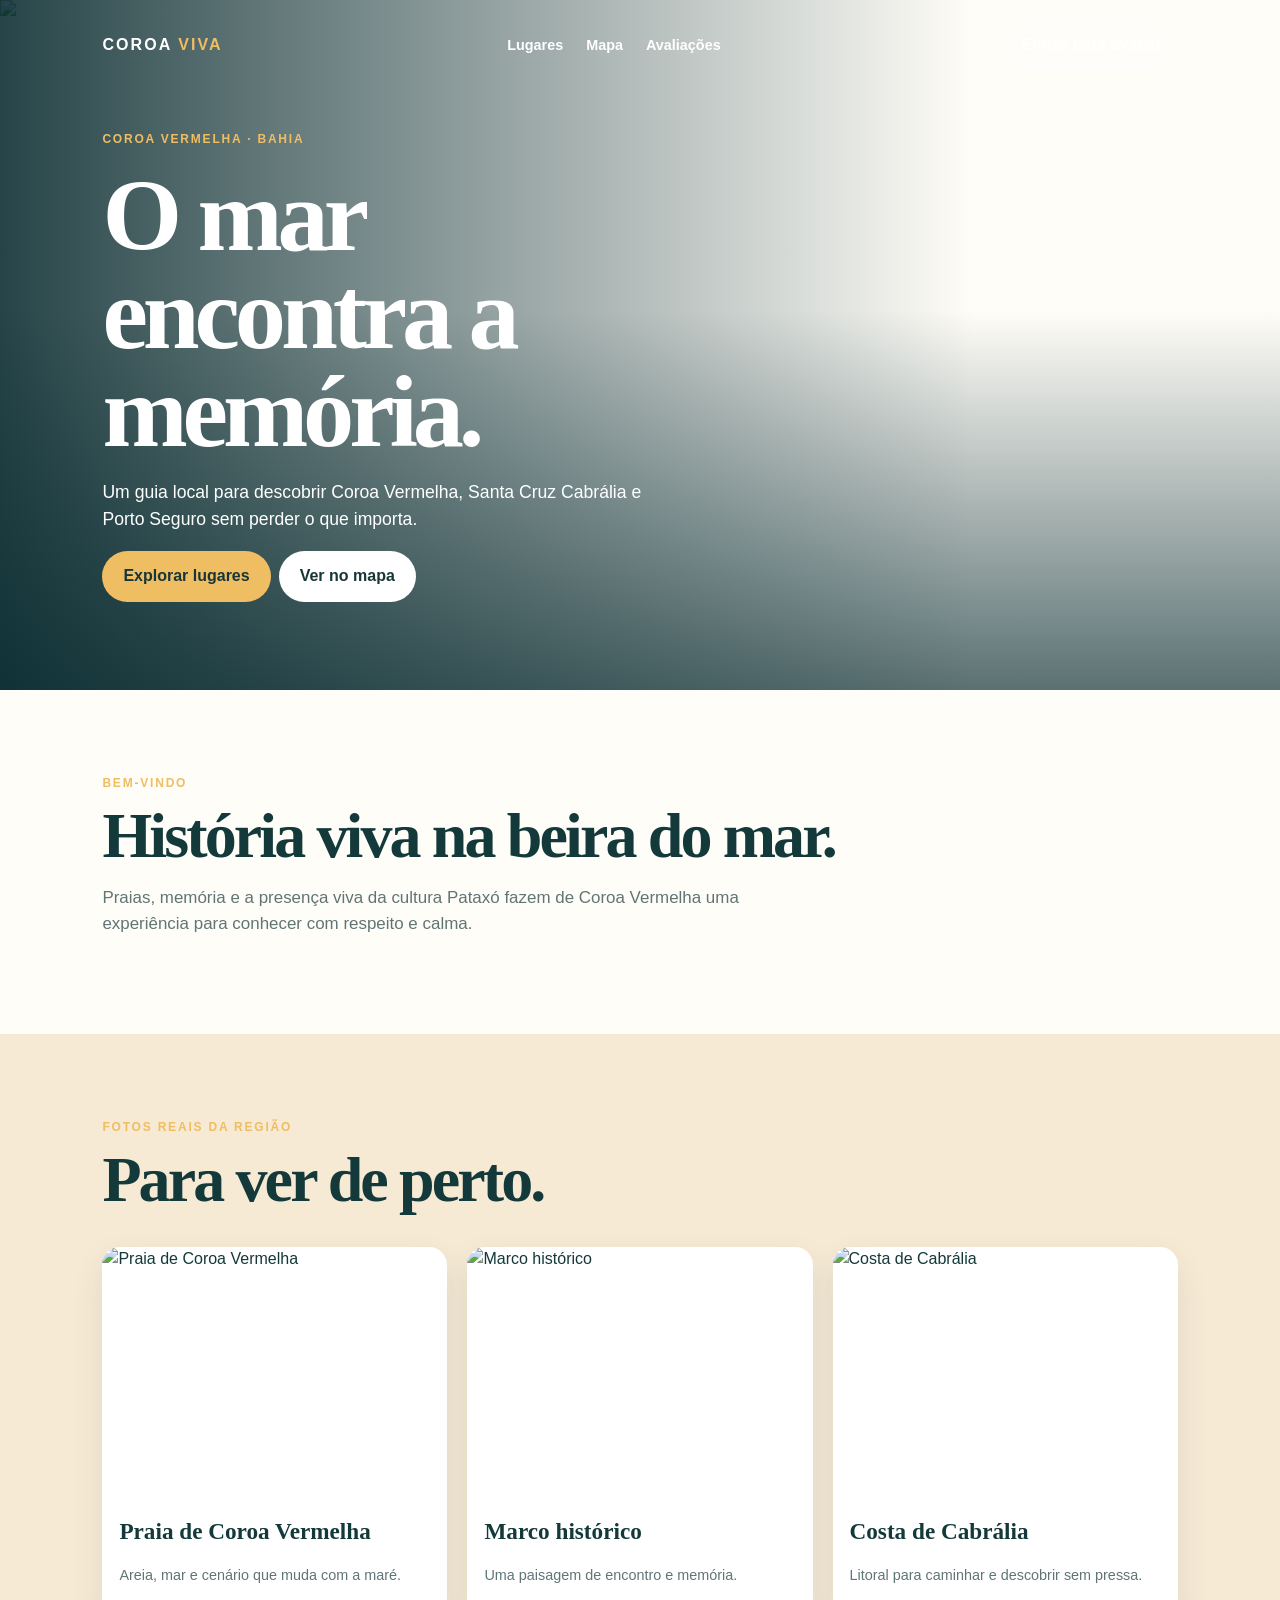
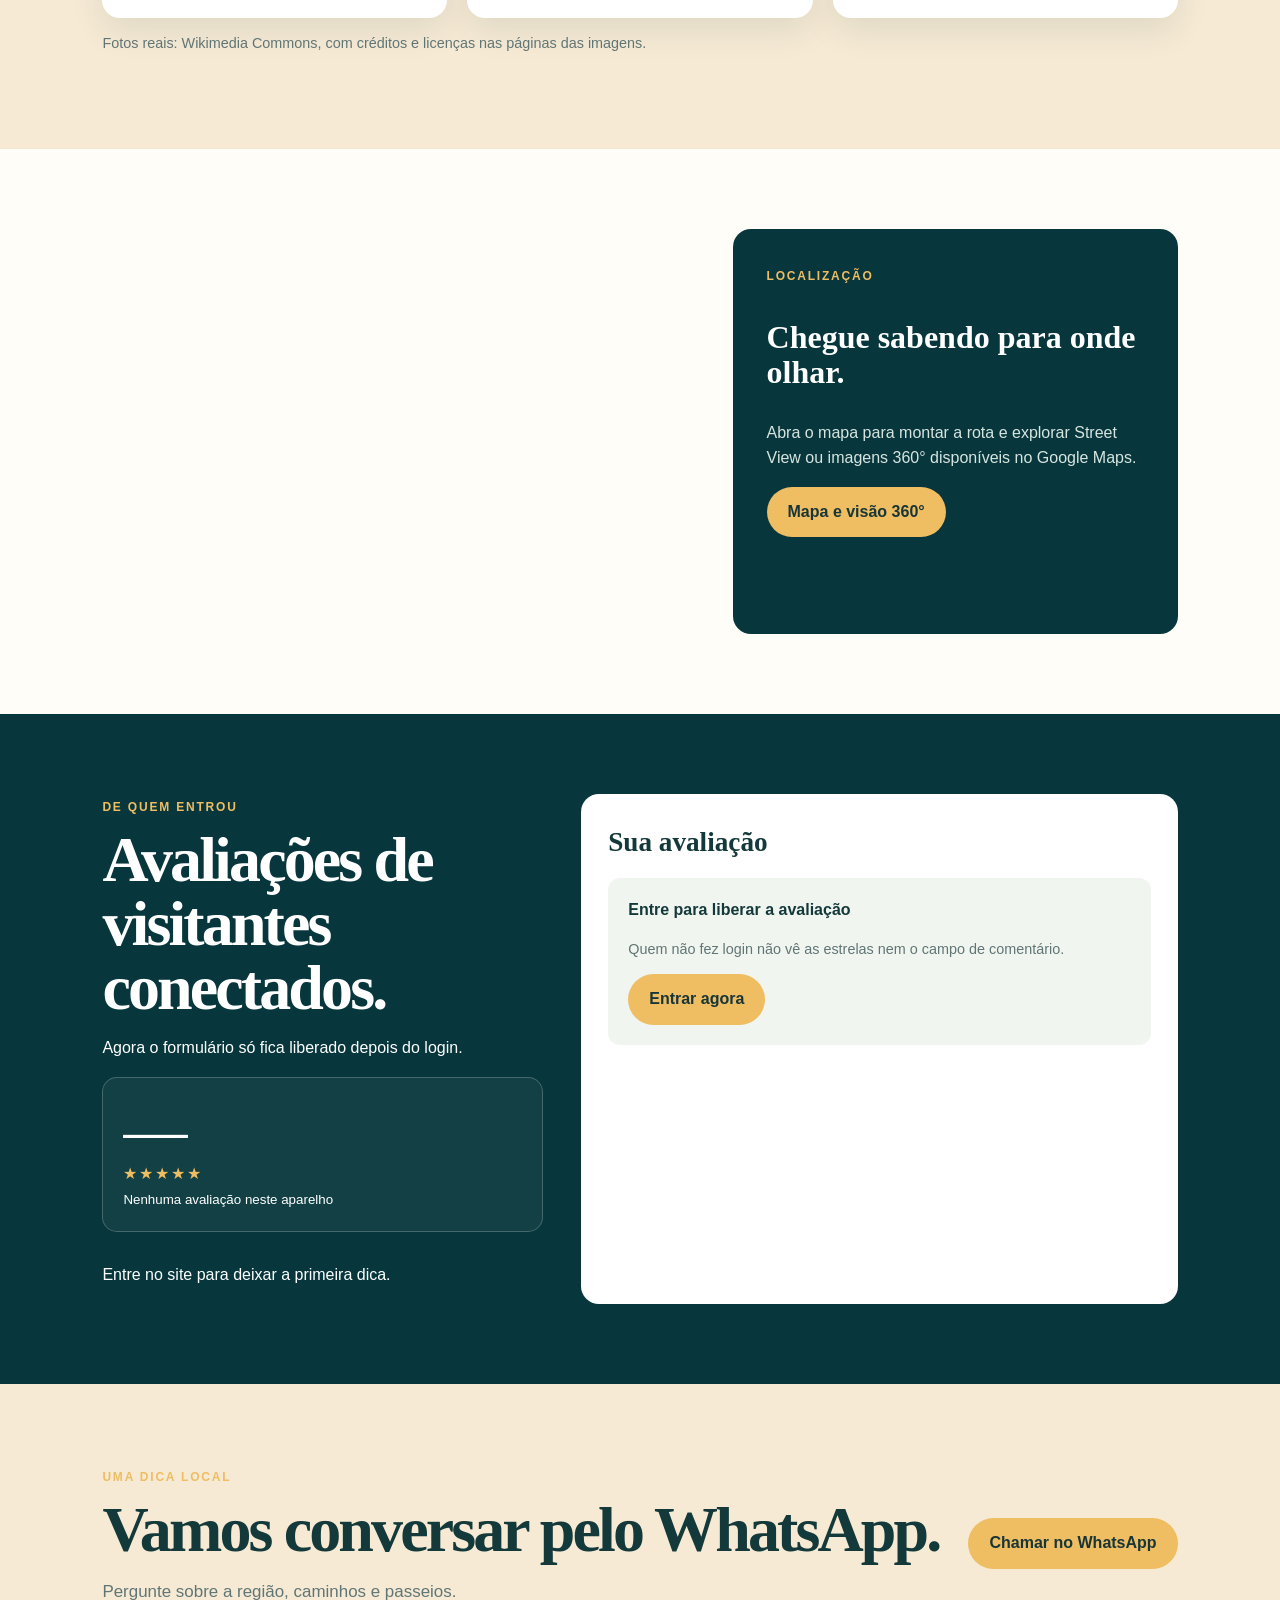
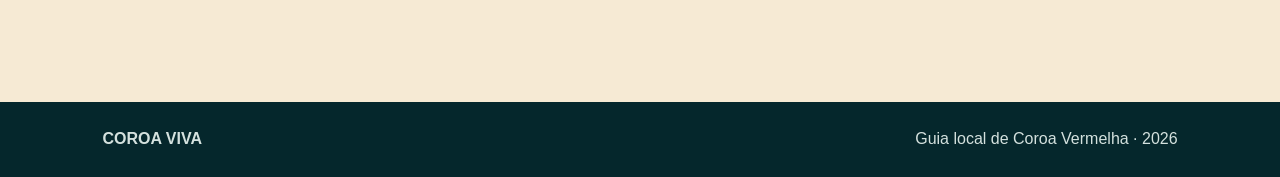
==== index.html @ 24fbc97c "Restringe avaliacoes a usuarios conectados" ====
<!doctype html><html lang="pt-BR"><head><meta charset="utf-8"><meta name="viewport" content="width=device-width,initial-scale=1"><meta name="theme-color" content="#07373c"><title>Coroa Viva | Coroa Vermelha</title><style>:root{--mar:#07373c;--verde:#13766f;--sol:#efbd62;--areia:#f6ead4;--papel:#fffdf8;--ink:#14393a;--cinza:#607575}*{box-sizing:border-box}html{scroll-behavior:smooth}body{margin:0;background:var(--papel);font:16px Arial,sans-serif;line-height:1.55;color:var(--ink)}a{text-decoration:none;color:inherit}button,input,textarea{font:inherit}.intro{position:fixed;inset:0;z-index:50;display:grid;place-items:center;background:var(--mar);color:white;transition:.65s}.intro.off{opacity:0;visibility:hidden}.intro h1{margin:0;font:clamp(3rem,12vw,6rem) Georgia,serif;letter-spacing:.11em}.intro p{color:var(--sol);letter-spacing:.15em;text-align:center}.hero{min-height:690px;display:flex;align-items:end;color:white;isolation:isolate;position:relative;overflow:hidden}.hero:before{content:"";position:absolute;inset:0;z-index:-1;background:linear-gradient(90deg,#05282ddd,transparent 76%),linear-gradient(0deg,#05282da8,transparent 55%)}.hero>img{position:absolute;inset:0;z-index:-2;width:100%;height:100%;object-fit:cover}nav{position:absolute;top:0;width:100%;padding:22px clamp(20px,8vw,120px);display:flex;align-items:center;justify-content:space-between}.brand{font-weight:900;letter-spacing:.13em}.brand i{color:var(--sol);font-style:normal}.links{display:flex;gap:23px;font-size:.9rem;font-weight:bold}.loginBtn{border:1px solid #fff;background:#ffffff14;border-radius:99px;padding:10px 15px;color:white;font-weight:bold;cursor:pointer}.heroCopy{padding:112px clamp(20px,8vw,120px) 88px;max-width:790px}.tag{color:var(--sol);font-size:.75rem;letter-spacing:.15em;text-transform:uppercase;font-weight:bold}.hero h1,.title,h3{font-family:Georgia,serif}.hero h1{font-size:clamp(3.3rem,8vw,6.5rem);line-height:.96;letter-spacing:-.05em;margin:16px 0}.hero p{font-size:1.1rem;max-width:560px}.btn{display:inline-block;background:var(--sol);border:0;border-radius:99px;padding:13px 21px;color:#183638;font-weight:bold;cursor:pointer}.btn.alt{background:white;margin-left:8px}.section{padding:80px clamp(20px,8vw,120px)}.sand{background:var(--areia)}.title{font-size:clamp(2.2rem,5vw,4rem);line-height:1;letter-spacing:-.045em;margin:9px 0 16px}.lead{color:var(--cinza);max-width:680px;font-size:1.06rem}.cards{display:grid;grid-template-columns:repeat(3,1fr);gap:20px;margin-top:35px}.card{background:white;border-radius:18px;overflow:hidden;box-shadow:0 13px 33px #07373c18}.card img{width:100%;height:250px;object-fit:cover;display:block}.card div{padding:17px}.card h3{font-size:1.45rem;margin:0}.card p,.credit{color:var(--cinza);font-size:.9rem}.map{display:grid;grid-template-columns:1.15fr .85fr;gap:28px}.map iframe{width:100%;min-height:405px;border:0;border-radius:18px}.map aside{background:var(--mar);border-radius:18px;color:white;padding:34px}.map h3{font-size:2rem;line-height:1.08}.map aside p{color:#d7e5e0}.reviews{background:var(--mar);color:white}.reviews .title{color:white}.reviewGrid{display:grid;grid-template-columns:.85fr 1.15fr;gap:38px}.scoreBox{border:1px solid #ffffff35;background:#ffffff0c;border-radius:15px;padding:20px}.average{font:4rem Georgia,serif;line-height:1}.stars{letter-spacing:2px;color:var(--sol)}.reviewList{display:grid;gap:10px;margin-top:15px}.comment{border-left:3px solid var(--sol);background:#ffffff12;border-radius:0 9px 9px 0;padding:11px 13px}.comment p{margin:2px 0;color:#d9e6e2;font-size:.9rem}.box{background:white;color:var(--ink);border-radius:18px;padding:27px}.box h3{font-size:1.7rem;margin:0}.locked{padding:20px;margin-top:15px;background:#f1f5f0;border-radius:12px}.locked p{color:var(--cinza);font-size:.9rem}.form{display:none}.form.on{display:block}label{display:block;font-size:.88rem;font-weight:bold;margin:14px 0 6px}input,textarea{width:100%;border:1px solid #d8e2dc;border-radius:9px;padding:12px}textarea{min-height:105px;resize:vertical}.rate button{padding:0 3px;border:0;background:none;color:#bdcac4;font-size:2rem;cursor:pointer}.rate button.on{color:var(--sol)}.ok{font-size:.9rem;font-weight:bold;color:#08716c}.contact{background:var(--areia);display:flex;align-items:center;justify-content:space-between;gap:22px}.footer{display:flex;justify-content:space-between;padding:25px clamp(20px,8vw,120px);background:#05272c;color:#d4e1de}.modal{display:none;position:fixed;z-index:30;inset:0;padding:20px;place-items:center;background:#021e23df}.modal.on{display:grid}.modalBox{width:min(455px,100%);background:#fffaf0;border-radius:20px;overflow:hidden;box-shadow:0 22px 60px #0009}.scene{height:130px;background:linear-gradient(140deg,#147a73,#07373c);color:white;padding:80px 25px 0;font:1.25rem Georgia,serif;position:relative}.scene:after{content:"◌  ◍  ◌";position:absolute;right:25px;top:18px;color:var(--sol);font-size:2rem}.modalBody{padding:25px}.close{float:right;border:0;background:none;font-size:1.7rem;cursor:pointer}.modal h2{font:1.9rem Georgia,serif;margin:0}.modal p{color:var(--cinza);font-size:.9rem}.note{font-size:.77rem!important}@media(max-width:740px){.links{display:none}.hero{min-height:635px}.heroCopy{padding:108px 20px 70px}.section{padding:62px 20px}.cards,.map,.reviewGrid{grid-template-columns:1fr}.contact,.footer{display:block}.contact .btn{margin-top:16px}.btn.alt{display:none}}</style></head><body><div class="intro" id="intro"><div><h1>COROA VIVA</h1><p>MAR · MATA · MEMÓRIA</p></div></div><header class="hero"><img src="https://commons.wikimedia.org/wiki/Special:FilePath/Santa_Cruz_Cabralia_-_Bahia_-_Coroa_Vermelha_-_foto_Carlos_Alkmin_04.jpg?width=1800" alt="Ilhéu da Coroa Vermelha"><nav><a class="brand" href="#">COROA <i>VIVA</i></a><div class="links"><a href="#lugares">Lugares</a><a href="#mapa">Mapa</a><a href="#avaliacoes">Avaliações</a></div><button class="loginBtn" id="openLogin">Entrar para avaliar</button></nav><div class="heroCopy"><span class="tag">Coroa Vermelha · Bahia</span><h1>O mar encontra a memória.</h1><p>Um guia local para descobrir Coroa Vermelha, Santa Cruz Cabrália e Porto Seguro sem perder o que importa.</p><a class="btn" href="#lugares">Explorar lugares</a><a class="btn alt" href="#mapa">Ver no mapa</a></div></header><main><section class="section"><span class="tag">Bem-vindo</span><h2 class="title">História viva na beira do mar.</h2><p class="lead">Praias, memória e a presença viva da cultura Pataxó fazem de Coroa Vermelha uma experiência para conhecer com respeito e calma.</p></section><section class="section sand" id="lugares"><span class="tag">Fotos reais da região</span><h2 class="title">Para ver de perto.</h2><div class="cards"><article class="card"><img src="https://commons.wikimedia.org/wiki/Special:FilePath/Vista_da_Praia_Coroa_Vermelha%2C_Santa_Cruz_Cabr%C3%A1lia_BA.JPG?width=1200" alt="Praia de Coroa Vermelha"><div><h3>Praia de Coroa Vermelha</h3><p>Areia, mar e cenário que muda com a maré.</p></div></article><article class="card"><img src="https://commons.wikimedia.org/wiki/Special:FilePath/Santa_Cruz_Cabralia_-_Bahia_-_Coroa_Vermelha_-_foto_Carlos_Alkmin_04.jpg?width=1200" alt="Marco histórico"><div><h3>Marco histórico</h3><p>Uma paisagem de encontro e memória.</p></div></article><article class="card"><img src="https://commons.wikimedia.org/wiki/Special:FilePath/Coroa_Vermelha_BA_01.jpg?width=1200" alt="Costa de Cabrália"><div><h3>Costa de Cabrália</h3><p>Litoral para caminhar e descobrir sem pressa.</p></div></article></div><p class="credit">Fotos reais: <a href="https://commons.wikimedia.org/wiki/Category:Praia_da_Coroa_Vermelha" target="_blank">Wikimedia Commons</a>, com créditos e licenças nas páginas das imagens.</p></section><section class="section" id="mapa"><div class="map"><iframe title="Mapa da Praia da Coroa Vermelha" loading="lazy" src="https://www.google.com/maps?q=Praia%20da%20Coroa%20Vermelha%2C%20Santa%20Cruz%20Cabr%C3%A1lia%20BA&output=embed"></iframe><aside><span class="tag">Localização</span><h3>Chegue sabendo para onde olhar.</h3><p>Abra o mapa para montar a rota e explorar Street View ou imagens 360° disponíveis no Google Maps.</p><a class="btn" target="_blank" href="https://www.google.com/maps/search/?api=1&query=Praia%20da%20Coroa%20Vermelha%2C%20Santa%20Cruz%20Cabr%C3%A1lia%20BA">Mapa e visão 360°</a></aside></div></section><section class="section reviews" id="avaliacoes"><div class="reviewGrid"><div><span class="tag">De quem entrou</span><h2 class="title">Avaliações de visitantes conectados.</h2><p>Agora o formulário só fica liberado depois do login.</p><div class="scoreBox"><div class="average" id="average">—</div><div class="stars">★★★★★</div><small id="count">Nenhuma avaliação neste aparelho</small></div><div class="reviewList" id="reviewList"><p>Entre no site para deixar a primeira dica.</p></div></div><div class="box"><h3>Sua avaliação</h3><div class="locked" id="locked"><strong>Entre para liberar a avaliação</strong><p>Quem não fez login não vê as estrelas nem o campo de comentário.</p><button class="btn" id="loginHere">Entrar agora</button></div><form class="form" id="reviewForm"><p id="who"></p><label>Sua nota</label><div class="rate" id="rate"><button type="button" data-star="1">★</button><button type="button" data-star="2">★</button><button type="button" data-star="3">★</button><button type="button" data-star="4">★</button><button type="button" data-star="5">★</button></div><label for="comment">Comentário</label><textarea id="comment" maxlength="300" required placeholder="O que vale a pena saber?"></textarea><button class="btn" type="submit">Publicar avaliação</button><p class="ok" id="message"></p></form></div></div></section><section class="section contact"><div><span class="tag">Uma dica local</span><h2 class="title">Vamos conversar pelo WhatsApp.</h2><p class="lead">Pergunte sobre a região, caminhos e passeios.</p></div><a class="btn" target="_blank" href="https://wa.me/5573981430739?text=Ol%C3%A1!%20Vi%20o%20Coroa%20Viva%20e%20quero%20uma%20dica.">Chamar no WhatsApp</a></section></main><footer class="footer"><b>COROA VIVA</b><span>Guia local de Coroa Vermelha · <span id="year"></span></span></footer><div class="modal" id="modal"><div class="modalBox"><div class="scene">Caminhos do mar e da mata</div><div class="modalBody"><button class="close" id="close">×</button><h2>Entrar para avaliar</h2><p>Seu nome aparece junto da avaliação. Não há senha e nada é enviado para um servidor.</p><form id="loginForm"><label for="name">Como quer aparecer?</label><input id="name" maxlength="40" required placeholder="Seu nome"><button class="btn" type="submit" style="margin-top:16px">Entrar e liberar avaliação</button></form><p class="note">A cultura Pataxó merece crédito e autorização de seus próprios artistas e comunidades.</p></div></div></div><script>const q=s=>document.querySelector(s);const PROFILE="coroaVivaPerfil",REVIEWS="coroaVivaAvaliacoes";let stars=0;q("#year").textContent=new Date().getFullYear();setTimeout(()=>q("#intro").classList.add("off"),900);const modal=q("#modal"),open=()=>modal.classList.add("on");q("#openLogin").onclick=open;q("#loginHere").onclick=open;q("#close").onclick=()=>modal.classList.remove("on");modal.onclick=e=>{if(e.target===modal)modal.classList.remove("on")};function profile(){try{return JSON.parse(localStorage.getItem(PROFILE)||"null")}catch(e){return null}}function safe(v){let d=document.createElement("div");d.textContent=v;return d.innerHTML}function sync(){const p=profile();if(p){q("#locked").style.display="none";q("#reviewForm").classList.add("on");q("#who").textContent="Você está avaliando como "+p.name+".";q("#openLogin").textContent="Olá, "+p.name.split(" ")[0]}else{q("#locked").style.display="block";q("#reviewForm").classList.remove("on");q("#openLogin").textContent="Entrar para avaliar"}}function render(){let r=[];try{r=JSON.parse(localStorage.getItem(REVIEWS)||"[]")}catch(e){}if(!r.length){q("#average").textContent="—";q("#count").textContent="Nenhuma avaliação neste aparelho";q("#reviewList").innerHTML="<p>Entre no site para deixar a primeira dica.</p>";return}let avg=r.reduce((a,x)=>a+x.stars,0)/r.length;q("#average").textContent=avg.toFixed(1).replace(".",",");q("#count").textContent=r.length+" avaliação"+(r.length>1?"ões":"")+" de perfis conectados";q("#reviewList").innerHTML=r.slice(-4).reverse().map(x=>"<article class=comment><div class=stars>"+"★".repeat(x.stars)+"</div><b>"+safe(x.name)+"</b><p>"+safe(x.comment)+"</p></article>").join("")}q("#loginForm").onsubmit=e=>{e.preventDefault();localStorage.setItem(PROFILE,JSON.stringify({name:q("#name").value.trim()}));modal.classList.remove("on");sync()};document.querySelectorAll("#rate button").forEach(b=>b.onclick=()=>{stars=+b.dataset.star;document.querySelectorAll("#rate button").forEach((x,i)=>x.classList.toggle("on",i<stars))});q("#reviewForm").onsubmit=e=>{e.preventDefault();const p=profile();if(!p)return open();if(!stars){q("#message").textContent="Escolha de 1 a 5 estrelas.";return}let r=[];try{r=JSON.parse(localStorage.getItem(REVIEWS)||"[]")}catch(e){}r.push({name:p.name,comment:q("#comment").value.trim(),stars:stars});localStorage.setItem(REVIEWS,JSON.stringify(r));e.target.reset();stars=0;document.querySelectorAll("#rate button").forEach(x=>x.classList.remove("on"));q("#message").textContent="Avaliação publicada com seu perfil.";render()};sync();render();</script></body></html>
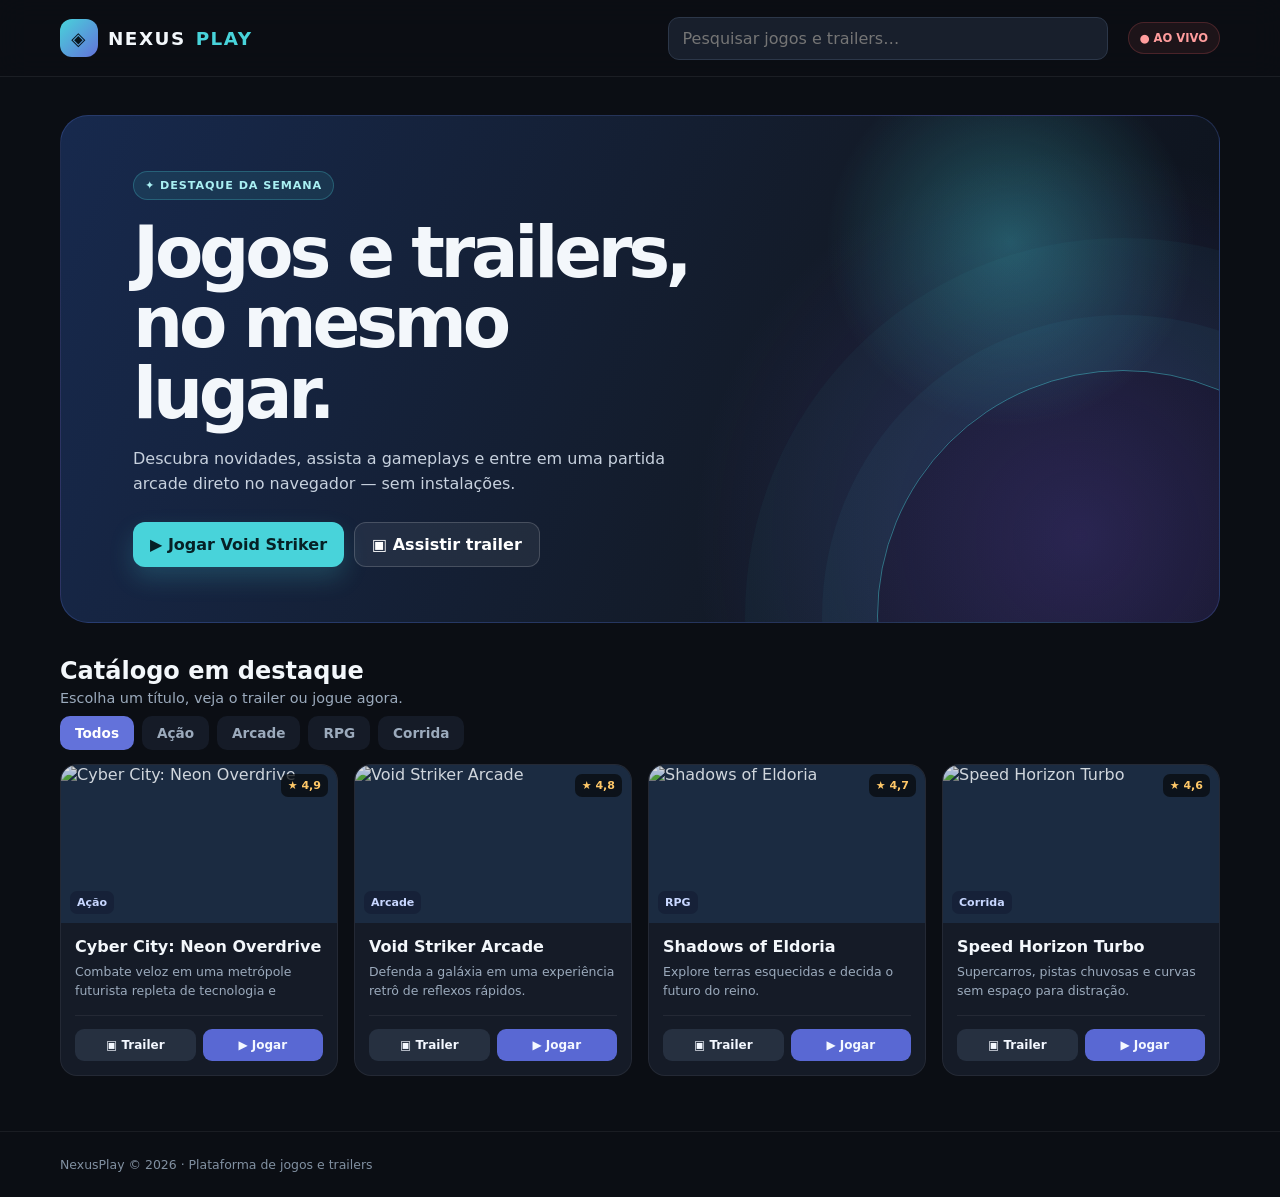
==== commit c82b515c: "Transforma Coroa Viva em NexusPlay" ====
--- a/index.html
+++ b/index.html
@@ -1 +1 @@
-<!doctype html><html lang="pt-BR"><head><meta charset="utf-8"><meta name="viewport" content="width=device-width,initial-scale=1"><meta name="theme-color" content="#07373c"><title>Coroa Viva | Coroa Vermelha</title><style>:root{--mar:#07373c;--verde:#13766f;--sol:#efbd62;--areia:#f6ead4;--papel:#fffdf8;--ink:#14393a;--cinza:#607575}*{box-sizing:border-box}html{scroll-behavior:smooth}body{margin:0;background:var(--papel);font:16px Arial,sans-serif;line-height:1.55;color:var(--ink)}a{text-decoration:none;color:inherit}button,input,textarea{font:inherit}.intro{position:fixed;inset:0;z-index:50;display:grid;place-items:center;background:var(--mar);color:white;transition:.65s}.intro.off{opacity:0;visibility:hidden}.intro h1{margin:0;font:clamp(3rem,12vw,6rem) Georgia,serif;letter-spacing:.11em}.intro p{color:var(--sol);letter-spacing:.15em;text-align:center}.hero{min-height:690px;display:flex;align-items:end;color:white;isolation:isolate;position:relative;overflow:hidden}.hero:before{content:"";position:absolute;inset:0;z-index:-1;background:linear-gradient(90deg,#05282ddd,transparent 76%),linear-gradient(0deg,#05282da8,transparent 55%)}.hero>img{position:absolute;inset:0;z-index:-2;width:100%;height:100%;object-fit:cover}nav{position:absolute;top:0;width:100%;padding:22px clamp(20px,8vw,120px);display:flex;align-items:center;justify-content:space-between}.brand{font-weight:900;letter-spacing:.13em}.brand i{color:var(--sol);font-style:normal}.links{display:flex;gap:23px;font-size:.9rem;font-weight:bold}.loginBtn{border:1px solid #fff;background:#ffffff14;border-radius:99px;padding:10px 15px;color:white;font-weight:bold;cursor:pointer}.heroCopy{padding:112px clamp(20px,8vw,120px) 88px;max-width:790px}.tag{color:var(--sol);font-size:.75rem;letter-spacing:.15em;text-transform:uppercase;font-weight:bold}.hero h1,.title,h3{font-family:Georgia,serif}.hero h1{font-size:clamp(3.3rem,8vw,6.5rem);line-height:.96;letter-spacing:-.05em;margin:16px 0}.hero p{font-size:1.1rem;max-width:560px}.btn{display:inline-block;background:var(--sol);border:0;border-radius:99px;padding:13px 21px;color:#183638;font-weight:bold;cursor:pointer}.btn.alt{background:white;margin-left:8px}.section{padding:80px clamp(20px,8vw,120px)}.sand{background:var(--areia)}.title{font-size:clamp(2.2rem,5vw,4rem);line-height:1;letter-spacing:-.045em;margin:9px 0 16px}.lead{color:var(--cinza);max-width:680px;font-size:1.06rem}.cards{display:grid;grid-template-columns:repeat(3,1fr);gap:20px;margin-top:35px}.card{background:white;border-radius:18px;overflow:hidden;box-shadow:0 13px 33px #07373c18}.card img{width:100%;height:250px;object-fit:cover;display:block}.card div{padding:17px}.card h3{font-size:1.45rem;margin:0}.card p,.credit{color:var(--cinza);font-size:.9rem}.map{display:grid;grid-template-columns:1.15fr .85fr;gap:28px}.map iframe{width:100%;min-height:405px;border:0;border-radius:18px}.map aside{background:var(--mar);border-radius:18px;color:white;padding:34px}.map h3{font-size:2rem;line-height:1.08}.map aside p{color:#d7e5e0}.reviews{background:var(--mar);color:white}.reviews .title{color:white}.reviewGrid{display:grid;grid-template-columns:.85fr 1.15fr;gap:38px}.scoreBox{border:1px solid #ffffff35;background:#ffffff0c;border-radius:15px;padding:20px}.average{font:4rem Georgia,serif;line-height:1}.stars{letter-spacing:2px;color:var(--sol)}.reviewList{display:grid;gap:10px;margin-top:15px}.comment{border-left:3px solid var(--sol);background:#ffffff12;border-radius:0 9px 9px 0;padding:11px 13px}.comment p{margin:2px 0;color:#d9e6e2;font-size:.9rem}.box{background:white;color:var(--ink);border-radius:18px;padding:27px}.box h3{font-size:1.7rem;margin:0}.locked{padding:20px;margin-top:15px;background:#f1f5f0;border-radius:12px}.locked p{color:var(--cinza);font-size:.9rem}.form{display:none}.form.on{display:block}label{display:block;font-size:.88rem;font-weight:bold;margin:14px 0 6px}input,textarea{width:100%;border:1px solid #d8e2dc;border-radius:9px;padding:12px}textarea{min-height:105px;resize:vertical}.rate button{padding:0 3px;border:0;background:none;color:#bdcac4;font-size:2rem;cursor:pointer}.rate button.on{color:var(--sol)}.ok{font-size:.9rem;font-weight:bold;color:#08716c}.contact{background:var(--areia);display:flex;align-items:center;justify-content:space-between;gap:22px}.footer{display:flex;justify-content:space-between;padding:25px clamp(20px,8vw,120px);background:#05272c;color:#d4e1de}.modal{display:none;position:fixed;z-index:30;inset:0;padding:20px;place-items:center;background:#021e23df}.modal.on{display:grid}.modalBox{width:min(455px,100%);background:#fffaf0;border-radius:20px;overflow:hidden;box-shadow:0 22px 60px #0009}.scene{height:130px;background:linear-gradient(140deg,#147a73,#07373c);color:white;padding:80px 25px 0;font:1.25rem Georgia,serif;position:relative}.scene:after{content:"◌  ◍  ◌";position:absolute;right:25px;top:18px;color:var(--sol);font-size:2rem}.modalBody{padding:25px}.close{float:right;border:0;background:none;font-size:1.7rem;cursor:pointer}.modal h2{font:1.9rem Georgia,serif;margin:0}.modal p{color:var(--cinza);font-size:.9rem}.note{font-size:.77rem!important}@media(max-width:740px){.links{display:none}.hero{min-height:635px}.heroCopy{padding:108px 20px 70px}.section{padding:62px 20px}.cards,.map,.reviewGrid{grid-template-columns:1fr}.contact,.footer{display:block}.contact .btn{margin-top:16px}.btn.alt{display:none}}</style></head><body><div class="intro" id="intro"><div><h1>COROA VIVA</h1><p>MAR · MATA · MEMÓRIA</p></div></div><header class="hero"><img src="https://commons.wikimedia.org/wiki/Special:FilePath/Santa_Cruz_Cabralia_-_Bahia_-_Coroa_Vermelha_-_foto_Carlos_Alkmin_04.jpg?width=1800" alt="Ilhéu da Coroa Vermelha"><nav><a class="brand" href="#">COROA <i>VIVA</i></a><div class="links"><a href="#lugares">Lugares</a><a href="#mapa">Mapa</a><a href="#avaliacoes">Avaliações</a></div><button class="loginBtn" id="openLogin">Entrar para avaliar</button></nav><div class="heroCopy"><span class="tag">Coroa Vermelha · Bahia</span><h1>O mar encontra a memória.</h1><p>Um guia local para descobrir Coroa Vermelha, Santa Cruz Cabrália e Porto Seguro sem perder o que importa.</p><a class="btn" href="#lugares">Explorar lugares</a><a class="btn alt" href="#mapa">Ver no mapa</a></div></header><main><section class="section"><span class="tag">Bem-vindo</span><h2 class="title">História viva na beira do mar.</h2><p class="lead">Praias, memória e a presença viva da cultura Pataxó fazem de Coroa Vermelha uma experiência para conhecer com respeito e calma.</p></section><section class="section sand" id="lugares"><span class="tag">Fotos reais da região</span><h2 class="title">Para ver de perto.</h2><div class="cards"><article class="card"><img src="https://commons.wikimedia.org/wiki/Special:FilePath/Vista_da_Praia_Coroa_Vermelha%2C_Santa_Cruz_Cabr%C3%A1lia_BA.JPG?width=1200" alt="Praia de Coroa Vermelha"><div><h3>Praia de Coroa Vermelha</h3><p>Areia, mar e cenário que muda com a maré.</p></div></article><article class="card"><img src="https://commons.wikimedia.org/wiki/Special:FilePath/Santa_Cruz_Cabralia_-_Bahia_-_Coroa_Vermelha_-_foto_Carlos_Alkmin_04.jpg?width=1200" alt="Marco histórico"><div><h3>Marco histórico</h3><p>Uma paisagem de encontro e memória.</p></div></article><article class="card"><img src="https://commons.wikimedia.org/wiki/Special:FilePath/Coroa_Vermelha_BA_01.jpg?width=1200" alt="Costa de Cabrália"><div><h3>Costa de Cabrália</h3><p>Litoral para caminhar e descobrir sem pressa.</p></div></article></div><p class="credit">Fotos reais: <a href="https://commons.wikimedia.org/wiki/Category:Praia_da_Coroa_Vermelha" target="_blank">Wikimedia Commons</a>, com créditos e licenças nas páginas das imagens.</p></section><section class="section" id="mapa"><div class="map"><iframe title="Mapa da Praia da Coroa Vermelha" loading="lazy" src="https://www.google.com/maps?q=Praia%20da%20Coroa%20Vermelha%2C%20Santa%20Cruz%20Cabr%C3%A1lia%20BA&output=embed"></iframe><aside><span class="tag">Localização</span><h3>Chegue sabendo para onde olhar.</h3><p>Abra o mapa para montar a rota e explorar Street View ou imagens 360° disponíveis no Google Maps.</p><a class="btn" target="_blank" href="https://www.google.com/maps/search/?api=1&query=Praia%20da%20Coroa%20Vermelha%2C%20Santa%20Cruz%20Cabr%C3%A1lia%20BA">Mapa e visão 360°</a></aside></div></section><section class="section reviews" id="avaliacoes"><div class="reviewGrid"><div><span class="tag">De quem entrou</span><h2 class="title">Avaliações de visitantes conectados.</h2><p>Agora o formulário só fica liberado depois do login.</p><div class="scoreBox"><div class="average" id="average">—</div><div class="stars">★★★★★</div><small id="count">Nenhuma avaliação neste aparelho</small></div><div class="reviewList" id="reviewList"><p>Entre no site para deixar a primeira dica.</p></div></div><div class="box"><h3>Sua avaliação</h3><div class="locked" id="locked"><strong>Entre para liberar a avaliação</strong><p>Quem não fez login não vê as estrelas nem o campo de comentário.</p><button class="btn" id="loginHere">Entrar agora</button></div><form class="form" id="reviewForm"><p id="who"></p><label>Sua nota</label><div class="rate" id="rate"><button type="button" data-star="1">★</button><button type="button" data-star="2">★</button><button type="button" data-star="3">★</button><button type="button" data-star="4">★</button><button type="button" data-star="5">★</button></div><label for="comment">Comentário</label><textarea id="comment" maxlength="300" required placeholder="O que vale a pena saber?"></textarea><button class="btn" type="submit">Publicar avaliação</button><p class="ok" id="message"></p></form></div></div></section><section class="section contact"><div><span class="tag">Uma dica local</span><h2 class="title">Vamos conversar pelo WhatsApp.</h2><p class="lead">Pergunte sobre a região, caminhos e passeios.</p></div><a class="btn" target="_blank" href="https://wa.me/5573981430739?text=Ol%C3%A1!%20Vi%20o%20Coroa%20Viva%20e%20quero%20uma%20dica.">Chamar no WhatsApp</a></section></main><footer class="footer"><b>COROA VIVA</b><span>Guia local de Coroa Vermelha · <span id="year"></span></span></footer><div class="modal" id="modal"><div class="modalBox"><div class="scene">Caminhos do mar e da mata</div><div class="modalBody"><button class="close" id="close">×</button><h2>Entrar para avaliar</h2><p>Seu nome aparece junto da avaliação. Não há senha e nada é enviado para um servidor.</p><form id="loginForm"><label for="name">Como quer aparecer?</label><input id="name" maxlength="40" required placeholder="Seu nome"><button class="btn" type="submit" style="margin-top:16px">Entrar e liberar avaliação</button></form><p class="note">A cultura Pataxó merece crédito e autorização de seus próprios artistas e comunidades.</p></div></div></div><script>const q=s=>document.querySelector(s);const PROFILE="coroaVivaPerfil",REVIEWS="coroaVivaAvaliacoes";let stars=0;q("#year").textContent=new Date().getFullYear();setTimeout(()=>q("#intro").classList.add("off"),900);const modal=q("#modal"),open=()=>modal.classList.add("on");q("#openLogin").onclick=open;q("#loginHere").onclick=open;q("#close").onclick=()=>modal.classList.remove("on");modal.onclick=e=>{if(e.target===modal)modal.classList.remove("on")};function profile(){try{return JSON.parse(localStorage.getItem(PROFILE)||"null")}catch(e){return null}}function safe(v){let d=document.createElement("div");d.textContent=v;return d.innerHTML}function sync(){const p=profile();if(p){q("#locked").style.display="none";q("#reviewForm").classList.add("on");q("#who").textContent="Você está avaliando como "+p.name+".";q("#openLogin").textContent="Olá, "+p.name.split(" ")[0]}else{q("#locked").style.display="block";q("#reviewForm").classList.remove("on");q("#openLogin").textContent="Entrar para avaliar"}}function render(){let r=[];try{r=JSON.parse(localStorage.getItem(REVIEWS)||"[]")}catch(e){}if(!r.length){q("#average").textContent="—";q("#count").textContent="Nenhuma avaliação neste aparelho";q("#reviewList").innerHTML="<p>Entre no site para deixar a primeira dica.</p>";return}let avg=r.reduce((a,x)=>a+x.stars,0)/r.length;q("#average").textContent=avg.toFixed(1).replace(".",",");q("#count").textContent=r.length+" avaliação"+(r.length>1?"ões":"")+" de perfis conectados";q("#reviewList").innerHTML=r.slice(-4).reverse().map(x=>"<article class=comment><div class=stars>"+"★".repeat(x.stars)+"</div><b>"+safe(x.name)+"</b><p>"+safe(x.comment)+"</p></article>").join("")}q("#loginForm").onsubmit=e=>{e.preventDefault();localStorage.setItem(PROFILE,JSON.stringify({name:q("#name").value.trim()}));modal.classList.remove("on");sync()};document.querySelectorAll("#rate button").forEach(b=>b.onclick=()=>{stars=+b.dataset.star;document.querySelectorAll("#rate button").forEach((x,i)=>x.classList.toggle("on",i<stars))});q("#reviewForm").onsubmit=e=>{e.preventDefault();const p=profile();if(!p)return open();if(!stars){q("#message").textContent="Escolha de 1 a 5 estrelas.";return}let r=[];try{r=JSON.parse(localStorage.getItem(REVIEWS)||"[]")}catch(e){}r.push({name:p.name,comment:q("#comment").value.trim(),stars:stars});localStorage.setItem(REVIEWS,JSON.stringify(r));e.target.reset();stars=0;document.querySelectorAll("#rate button").forEach(x=>x.classList.remove("on"));q("#message").textContent="Avaliação publicada com seu perfil.";render()};sync();render();</script></body></html>+<!doctype html><html lang=pt-BR><head><meta charset=utf-8><meta name=viewport content="width=device-width,initial-scale=1"><meta name=theme-color content=#0b0e14><title>NexusPlay | Jogos e trailers</title><style>:root{--bg:#0b0e14;--card:#151b27;--line:#2c3749;--txt:#f3f7fb;--mut:#9baabc;--cyan:#48d3da;--violet:#6372da;--gold:#ffc868}*{box-sizing:border-box}body{margin:0;background:var(--bg);color:var(--txt);font-family:system-ui,-apple-system,Segoe UI,sans-serif}.wrap{width:min(1160px,calc(100% - 36px));margin:auto}.top{position:sticky;top:0;z-index:5;background:#0b0e14e8;border-bottom:1px solid #ffffff12;backdrop-filter:blur(15px)}nav{height:76px;display:flex;align-items:center;gap:20px}.brand{display:flex;align-items:center;gap:10px;font-size:1.15rem;font-weight:900;letter-spacing:.08em}.mark{display:grid;place-items:center;width:38px;height:38px;border-radius:12px;background:linear-gradient(135deg,var(--cyan),var(--violet));color:#08141b}.brand b{color:var(--cyan)}.search{margin-left:auto;width:min(440px,48vw)}.search input{width:100%;padding:11px 14px;border:1px solid var(--line);border-radius:11px;background:#181f2c;color:var(--txt);font:inherit}.live{padding:8px 11px;border:1px solid #ff686833;border-radius:999px;background:#ff686814;color:#ff9d9d;font-size:.72rem;font-weight:800}.hero{position:relative;overflow:hidden;display:flex;align-items:center;min-height:410px;margin:38px 0 34px;border:1px solid #5875d744;border-radius:28px;background:radial-gradient(circle at 82% 25%,#42d1da55,transparent 18%),radial-gradient(circle at 88% 83%,#704fd148,transparent 35%),linear-gradient(112deg,#17294d,#131b29 60%,#0c111a)}.hero:after{content:"";position:absolute;right:-150px;bottom:-240px;width:490px;height:490px;border:1px solid #48d3da77;border-radius:50%;box-shadow:0 0 0 55px #48d3da0c,0 0 0 132px #48d3da09}.copy{position:relative;z-index:1;max-width:720px;padding:55px 72px}.eyebrow{display:inline-block;padding:7px 11px;border:1px solid #48d3da44;border-radius:999px;background:#48d3da1a;color:#a9f0f3;font-size:.7rem;font-weight:800;letter-spacing:.08em;text-transform:uppercase}.hero h1{margin:18px 0;font-size:clamp(2.7rem,5.5vw,4.7rem);line-height:1;letter-spacing:-.06em}.hero p{max-width:560px;color:#c7d1de;line-height:1.55}.actions{display:flex;flex-wrap:wrap;gap:10px;margin-top:25px}button{font:inherit;cursor:pointer}.btn{padding:12px 17px;border:0;border-radius:12px;font-weight:850}.primary{background:var(--cyan);color:#062126;box-shadow:0 11px 25px #48d3da33}.second{border:1px solid #ffffff2b;background:#ffffff10;color:#fff}.head h2{margin:0;font-size:1.5rem}.head p{margin:5px 0;color:var(--mut);font-size:.9rem}.filters{display:flex;gap:8px;overflow:auto;padding:5px 0 14px}.filter{border:0;border-radius:10px;background:var(--card);color:var(--mut);padding:9px 15px;font-size:.85rem;font-weight:800;white-space:nowrap}.filter.on{background:var(--violet);color:#fff}.grid{display:grid;grid-template-columns:repeat(4,1fr);gap:16px;padding-bottom:55px}.card{overflow:hidden;border:1px solid #ffffff10;border-radius:17px;background:var(--card);transition:.2s}.card:hover{transform:translateY(-4px);border-color:#48d3da77}.cover{position:relative;height:158px;overflow:hidden;background:#1b2b41}.cover img{width:100%;height:100%;object-fit:cover;opacity:.84;transition:.35s}.card:hover img{transform:scale(1.06)}.badge,.genre{position:absolute;padding:5px 7px;border-radius:7px;font-size:.69rem;font-weight:800}.badge{top:9px;right:9px;background:#080a0dbb;color:var(--gold)}.genre{bottom:9px;left:9px;background:#162037d9;color:#c8d7ff}.body{padding:14px}.body h3{margin:0 0 7px;font-size:1rem}.body p{height:38px;overflow:hidden;margin:0;color:var(--mut);font-size:.78rem;line-height:1.5}.cactions{display:grid;grid-template-columns:1fr 1fr;gap:7px;margin-top:14px;padding-top:13px;border-top:1px solid #ffffff10}.small{border:0;border-radius:9px;background:#263040;color:#f4f8ff;padding:9px 4px;font-size:.75rem;font-weight:800}.play{background:#5968d3}.empty{grid-column:1/-1;padding:40px;border:1px dashed var(--line);border-radius:14px;color:var(--mut);text-align:center}footer{border-top:1px solid #ffffff10;padding:25px 0;color:#8190a1;font-size:.78rem}.modal{display:none;position:fixed;z-index:20;inset:0;place-items:center;padding:18px;background:#02040ae8;backdrop-filter:blur(10px)}.modal.open{display:grid}.dialog{width:min(940px,100%);max-height:calc(100vh - 36px);overflow:auto;border:1px solid #354156;border-radius:20px;background:#111722}.mhead{display:flex;align-items:center;justify-content:space-between;padding:15px 18px;border-bottom:1px solid #ffffff12}.mhead h2{margin:0;font-size:1rem}.close{width:34px;height:34px;border:0;border-radius:50%;background:#283141;color:white;font-size:1.35rem}.media{display:grid;place-items:center;min-height:360px;padding:16px;background:#05080d}.media iframe{width:100%;aspect-ratio:16/9;border:0;border-radius:11px}.mfoot{display:flex;justify-content:space-between;gap:14px;padding:14px 18px;color:var(--mut);font-size:.8rem}.mode{color:#8fedf1;white-space:nowrap}.game{width:min(720px,100%);padding:12px;border:1px solid #315262;border-radius:14px;background:#0d131d}.status{display:flex;justify-content:space-between;margin-bottom:9px;font-size:.75rem}.score{color:#74e6ea}.stage{position:relative}.stage canvas{display:block;width:100%;height:auto;border-radius:8px;background:#040812}.over{display:none;position:absolute;inset:0;place-items:center;align-content:center;gap:10px;background:#02040adc;text-align:center}.over.show{display:grid}.over h3{margin:0;color:#ff7780;font-size:1.8rem}.over p{margin:0;color:#d9e3ed}.over button{border:0;border-radius:9px;background:var(--cyan);padding:10px 13px;font-weight:900}.touch{display:none;gap:8px;margin-top:10px}.touch button{flex:1;border:1px solid #3a6070;border-radius:8px;background:#182838;color:#c1fbfd;padding:11px}@media(max-width:850px){.grid{grid-template-columns:repeat(2,1fr)}.live{display:none}}@media(max-width:560px){.wrap{width:min(100% - 28px,1160px)}nav{height:67px}.brand{font-size:1rem}.mark{width:33px;height:33px}.search{width:45vw}.hero{min-height:400px;margin-top:20px}.copy{padding:40px 24px}.hero h1{font-size:2.65rem}.grid{grid-template-columns:1fr}.cover{height:184px}.modal{padding:8px}.media{min-height:0;padding:9px}.mfoot{display:block}.mode{display:block;margin-top:5px}.touch{display:flex}.status span:last-child{display:none}}</style></head><body><header class=top><nav class=wrap><div class=brand><span class=mark>◈</span>NEXUS<b>PLAY</b></div><label class=search><input id=search placeholder="Pesquisar jogos e trailers…"></label><span class=live>● AO VIVO</span></nav></header><main class=wrap><section class=hero><div class=copy><span class=eyebrow>✦ Destaque da semana</span><h1>Jogos e trailers,<br>no mesmo lugar.</h1><p>Descubra novidades, assista a gameplays e entre em uma partida arcade direto no navegador — sem instalações.</p><div class=actions><button class="btn primary" id=heroGame>▶ Jogar Void Striker</button><button class="btn second" id=heroVideo>▣ Assistir trailer</button></div></div></section><section><div class=head><h2>Catálogo em destaque</h2><p>Escolha um título, veja o trailer ou jogue agora.</p></div><div id=filters class=filters></div><div id=grid class=grid></div></section></main><footer><div class=wrap>NexusPlay © <span id=year></span> · Plataforma de jogos e trailers</div></footer><div id=modal class=modal><section class=dialog><div class=mhead><h2 id=mtitle>NexusPlay</h2><button id=close class=close>×</button></div><div id=media class=media></div><div class=mfoot><span id=mdesc></span><strong id=mode class=mode></strong></div></section></div><script>const games=[{id:1,title:`Cyber City: Neon Overdrive`,cat:`Ação`,rate:`4,9`,img:`https://images.unsplash.com/photo-1542751371-adc38448a05e?auto=format&fit=crop&w=900&q=82`,desc:`Combate veloz em uma metrópole futurista repleta de tecnologia e perigo.`},{id:2,title:`Void Striker Arcade`,cat:`Arcade`,rate:`4,8`,img:`https://images.unsplash.com/photo-1550745165-9bc0b252726f?auto=format&fit=crop&w=900&q=82`,desc:`Defenda a galáxia em uma experiência retrô de reflexos rápidos.`},{id:3,title:`Shadows of Eldoria`,cat:`RPG`,rate:`4,7`,img:`https://images.unsplash.com/photo-1518709268805-4e9042af9f23?auto=format&fit=crop&w=900&q=82`,desc:`Explore terras esquecidas e decida o futuro do reino.`},{id:4,title:`Speed Horizon Turbo`,cat:`Corrida`,rate:`4,6`,img:`https://images.unsplash.com/photo-1511512578047-dfb367046420?auto=format&fit=crop&w=900&q=82`,desc:`Supercarros, pistas chuvosas e curvas sem espaço para distração.`}];let cat=`Todos`,q=``,cleanup=()=>{};const $=s=>document.querySelector(s),modal=$("#modal"),media=$("#media");function render(){let cs=[`Todos`,...new Set(games.map(x=>x.cat))];$("#filters").innerHTML=cs.map(x=>`<button class="filter ${x===cat?`on`:``}" data-c="${x}">${x}</button>`).join(``);document.querySelectorAll(`[data-c]`).forEach(b=>b.onclick=()=>{cat=b.dataset.c;render()});let a=games.filter(x=>(cat===`Todos`||x.cat===cat)&&x.title.toLowerCase().includes(q));$("#grid").innerHTML=a.length?a.map(x=>`<article class="card"><div class="cover"><img src="${x.img}" alt="${x.title}"><span class="badge">★ ${x.rate}</span><span class="genre">${x.cat}</span></div><div class="body"><h3>${x.title}</h3><p>${x.desc}</p><div class="cactions"><button class="small" data-v="${x.id}">▣ Trailer</button><button class="small play" data-g="${x.id}">▶ Jogar</button></div></div></article>`).join(``):`<div class="empty">Nenhum jogo encontrado.</div>`;document.querySelectorAll(`[data-v]`).forEach(b=>b.onclick=()=>video(games.find(x=>x.id==b.dataset.v)));document.querySelectorAll(`[data-g]`).forEach(b=>b.onclick=()=>game(games.find(x=>x.id==b.dataset.g)))}function show(g,m){$("#mtitle").textContent=g.title;$("#mdesc").textContent=g.desc;$("#mode").textContent=m;modal.classList.add(`open`)}function video(g){cleanup();cleanup=()=>{};show(g,`Modo: transmissão`);media.innerHTML=`<iframe src="https://www.youtube-nocookie.com/embed/aqz-KE-bpKQ?autoplay=1&rel=0" title="Trailer" allow="autoplay; encrypted-media; picture-in-picture" allowfullscreen></iframe>`}function game(g){cleanup();show(g,`Modo: arcade ativo`);media.innerHTML=`<div class="game"><div class="status"><span class="score">PONTUAÇÃO: <b id="score">0</b></span><span>Setas/A-D para mover · Espaço para atirar</span></div><div class="stage"><canvas id="can" width="720" height="420"></canvas><div id="over" class="over"><h3>GAME OVER</h3><p>Pontuação final: <b id="final">0</b></p><button id="again">↻ Jogar novamente</button></div></div><div class="touch"><button data-k="l">←</button><button id="shoot">◉</button><button data-k="r">→</button></div></div>`;run()}function run(){let c=$("#can"),z=c.getContext(`2d`),score=0,go=true,t=0,keys={},p={x:345,y:370,w:30,h:30},bul=[],en=[],raf,fire=()=>{if(go)bul.push({x:p.x+13,y:p.y,w:4,h:10})},hit=(a,b)=>a.x<b.x+b.w&&a.x+a.w>b.x&&a.y<b.y+b.h&&a.y+a.h>b.y;function loop(){if(!go)return;t++;if(keys.l)p.x=Math.max(0,p.x-6);if(keys.r)p.x=Math.min(690,p.x+6);if(t%48===0)en.push({x:Math.random()*690,y:-26,w:27,h:23,s:2.2});bul.forEach(b=>b.y-=8);bul=bul.filter(b=>b.y>-12);en.forEach(e=>e.y+=e.s);for(let i=en.length-1;i>=0;i--){if(hit(p,en[i])){go=false;$("#final").textContent=score;$("#over").classList.add(`show`);break}for(let j=bul.length-1;j>=0;j--)if(hit(bul[j],en[i])){en.splice(i,1);bul.splice(j,1);score+=100;$("#score").textContent=score;break}}en=en.filter(e=>e.y<450);z.fillStyle=`#040812`;z.fillRect(0,0,720,420);z.fillStyle=`#17273d`;for(let i=0;i<60;i++)z.fillRect((i*139)%720,(i*71+t*.3)%420,2,2);z.fillStyle=`#48d3da`;z.beginPath();z.moveTo(p.x+15,p.y);z.lineTo(p.x+30,p.y+30);z.lineTo(p.x+15,p.y+24);z.lineTo(p.x,p.y+30);z.fill();z.fillStyle=`#ffc868`;bul.forEach(b=>z.fillRect(b.x,b.y,b.w,b.h));z.fillStyle=`#ff6974`;en.forEach(e=>z.fillRect(e.x,e.y,e.w,e.h));raf=requestAnimationFrame(loop)}let down=e=>{if([`ArrowLeft`,`a`,`A`].includes(e.key))keys.l=1;if([`ArrowRight`,`d`,`D`].includes(e.key))keys.r=1;if(e.key===` `||e.key===`ArrowUp`){e.preventDefault();fire()}},up=e=>{if([`ArrowLeft`,`a`,`A`].includes(e.key))keys.l=0;if([`ArrowRight`,`d`,`D`].includes(e.key))keys.r=0};window.addEventListener(`keydown`,down);window.addEventListener(`keyup`,up);document.querySelectorAll(`[data-k]`).forEach(b=>{let k=b.dataset.k;b.onpointerdown=()=>keys[k]=1;b.onpointerup=b.onpointerleave=()=>keys[k]=0});$("#shoot").onclick=fire;$("#again").onclick=()=>game(games[1]);cleanup=()=>{go=false;cancelAnimationFrame(raf);window.removeEventListener(`keydown`,down);window.removeEventListener(`keyup`,up)};loop()}$("#close").onclick=()=>{cleanup();modal.classList.remove(`open`);media.innerHTML=``};modal.onclick=e=>{if(e.target===modal)$("#close").click()};$("#search").oninput=e=>{q=e.target.value.toLowerCase();render()};$("#heroGame").onclick=()=>game(games[1]);$("#heroVideo").onclick=()=>video(games[0]);$("#year").textContent=new Date().getFullYear();render()</script></body></html>
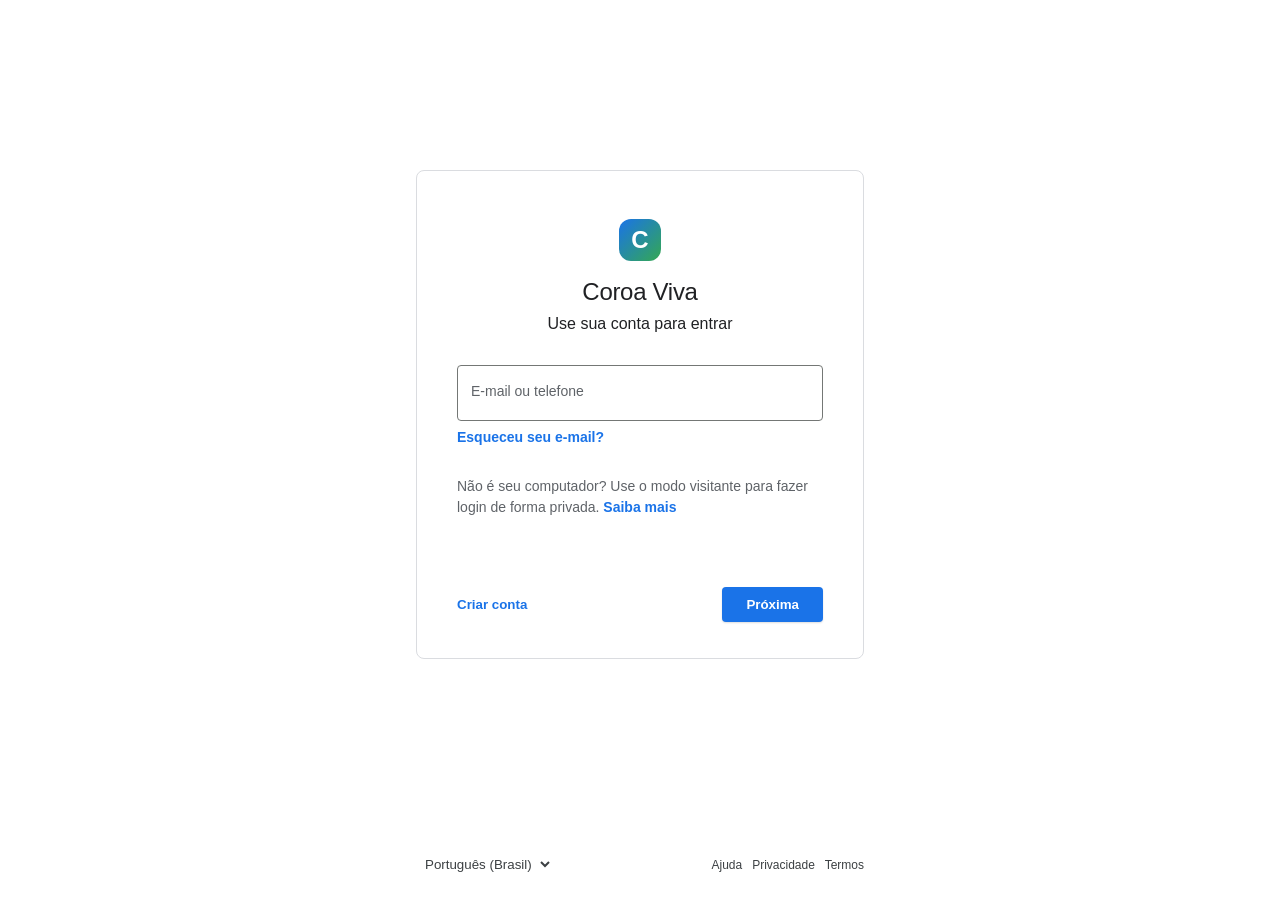
==== commit 7428bee2: "Deixa Coroa Viva com tela de login" ====
--- a/index.html
+++ b/index.html
@@ -1 +1 @@
-<!doctype html><html lang=pt-BR><head><meta charset=utf-8><meta name=viewport content="width=device-width,initial-scale=1"><meta name=theme-color content=#0b0e14><title>NexusPlay | Jogos e trailers</title><style>:root{--bg:#0b0e14;--card:#151b27;--line:#2c3749;--txt:#f3f7fb;--mut:#9baabc;--cyan:#48d3da;--violet:#6372da;--gold:#ffc868}*{box-sizing:border-box}body{margin:0;background:var(--bg);color:var(--txt);font-family:system-ui,-apple-system,Segoe UI,sans-serif}.wrap{width:min(1160px,calc(100% - 36px));margin:auto}.top{position:sticky;top:0;z-index:5;background:#0b0e14e8;border-bottom:1px solid #ffffff12;backdrop-filter:blur(15px)}nav{height:76px;display:flex;align-items:center;gap:20px}.brand{display:flex;align-items:center;gap:10px;font-size:1.15rem;font-weight:900;letter-spacing:.08em}.mark{display:grid;place-items:center;width:38px;height:38px;border-radius:12px;background:linear-gradient(135deg,var(--cyan),var(--violet));color:#08141b}.brand b{color:var(--cyan)}.search{margin-left:auto;width:min(440px,48vw)}.search input{width:100%;padding:11px 14px;border:1px solid var(--line);border-radius:11px;background:#181f2c;color:var(--txt);font:inherit}.live{padding:8px 11px;border:1px solid #ff686833;border-radius:999px;background:#ff686814;color:#ff9d9d;font-size:.72rem;font-weight:800}.hero{position:relative;overflow:hidden;display:flex;align-items:center;min-height:410px;margin:38px 0 34px;border:1px solid #5875d744;border-radius:28px;background:radial-gradient(circle at 82% 25%,#42d1da55,transparent 18%),radial-gradient(circle at 88% 83%,#704fd148,transparent 35%),linear-gradient(112deg,#17294d,#131b29 60%,#0c111a)}.hero:after{content:"";position:absolute;right:-150px;bottom:-240px;width:490px;height:490px;border:1px solid #48d3da77;border-radius:50%;box-shadow:0 0 0 55px #48d3da0c,0 0 0 132px #48d3da09}.copy{position:relative;z-index:1;max-width:720px;padding:55px 72px}.eyebrow{display:inline-block;padding:7px 11px;border:1px solid #48d3da44;border-radius:999px;background:#48d3da1a;color:#a9f0f3;font-size:.7rem;font-weight:800;letter-spacing:.08em;text-transform:uppercase}.hero h1{margin:18px 0;font-size:clamp(2.7rem,5.5vw,4.7rem);line-height:1;letter-spacing:-.06em}.hero p{max-width:560px;color:#c7d1de;line-height:1.55}.actions{display:flex;flex-wrap:wrap;gap:10px;margin-top:25px}button{font:inherit;cursor:pointer}.btn{padding:12px 17px;border:0;border-radius:12px;font-weight:850}.primary{background:var(--cyan);color:#062126;box-shadow:0 11px 25px #48d3da33}.second{border:1px solid #ffffff2b;background:#ffffff10;color:#fff}.head h2{margin:0;font-size:1.5rem}.head p{margin:5px 0;color:var(--mut);font-size:.9rem}.filters{display:flex;gap:8px;overflow:auto;padding:5px 0 14px}.filter{border:0;border-radius:10px;background:var(--card);color:var(--mut);padding:9px 15px;font-size:.85rem;font-weight:800;white-space:nowrap}.filter.on{background:var(--violet);color:#fff}.grid{display:grid;grid-template-columns:repeat(4,1fr);gap:16px;padding-bottom:55px}.card{overflow:hidden;border:1px solid #ffffff10;border-radius:17px;background:var(--card);transition:.2s}.card:hover{transform:translateY(-4px);border-color:#48d3da77}.cover{position:relative;height:158px;overflow:hidden;background:#1b2b41}.cover img{width:100%;height:100%;object-fit:cover;opacity:.84;transition:.35s}.card:hover img{transform:scale(1.06)}.badge,.genre{position:absolute;padding:5px 7px;border-radius:7px;font-size:.69rem;font-weight:800}.badge{top:9px;right:9px;background:#080a0dbb;color:var(--gold)}.genre{bottom:9px;left:9px;background:#162037d9;color:#c8d7ff}.body{padding:14px}.body h3{margin:0 0 7px;font-size:1rem}.body p{height:38px;overflow:hidden;margin:0;color:var(--mut);font-size:.78rem;line-height:1.5}.cactions{display:grid;grid-template-columns:1fr 1fr;gap:7px;margin-top:14px;padding-top:13px;border-top:1px solid #ffffff10}.small{border:0;border-radius:9px;background:#263040;color:#f4f8ff;padding:9px 4px;font-size:.75rem;font-weight:800}.play{background:#5968d3}.empty{grid-column:1/-1;padding:40px;border:1px dashed var(--line);border-radius:14px;color:var(--mut);text-align:center}footer{border-top:1px solid #ffffff10;padding:25px 0;color:#8190a1;font-size:.78rem}.modal{display:none;position:fixed;z-index:20;inset:0;place-items:center;padding:18px;background:#02040ae8;backdrop-filter:blur(10px)}.modal.open{display:grid}.dialog{width:min(940px,100%);max-height:calc(100vh - 36px);overflow:auto;border:1px solid #354156;border-radius:20px;background:#111722}.mhead{display:flex;align-items:center;justify-content:space-between;padding:15px 18px;border-bottom:1px solid #ffffff12}.mhead h2{margin:0;font-size:1rem}.close{width:34px;height:34px;border:0;border-radius:50%;background:#283141;color:white;font-size:1.35rem}.media{display:grid;place-items:center;min-height:360px;padding:16px;background:#05080d}.media iframe{width:100%;aspect-ratio:16/9;border:0;border-radius:11px}.mfoot{display:flex;justify-content:space-between;gap:14px;padding:14px 18px;color:var(--mut);font-size:.8rem}.mode{color:#8fedf1;white-space:nowrap}.game{width:min(720px,100%);padding:12px;border:1px solid #315262;border-radius:14px;background:#0d131d}.status{display:flex;justify-content:space-between;margin-bottom:9px;font-size:.75rem}.score{color:#74e6ea}.stage{position:relative}.stage canvas{display:block;width:100%;height:auto;border-radius:8px;background:#040812}.over{display:none;position:absolute;inset:0;place-items:center;align-content:center;gap:10px;background:#02040adc;text-align:center}.over.show{display:grid}.over h3{margin:0;color:#ff7780;font-size:1.8rem}.over p{margin:0;color:#d9e3ed}.over button{border:0;border-radius:9px;background:var(--cyan);padding:10px 13px;font-weight:900}.touch{display:none;gap:8px;margin-top:10px}.touch button{flex:1;border:1px solid #3a6070;border-radius:8px;background:#182838;color:#c1fbfd;padding:11px}@media(max-width:850px){.grid{grid-template-columns:repeat(2,1fr)}.live{display:none}}@media(max-width:560px){.wrap{width:min(100% - 28px,1160px)}nav{height:67px}.brand{font-size:1rem}.mark{width:33px;height:33px}.search{width:45vw}.hero{min-height:400px;margin-top:20px}.copy{padding:40px 24px}.hero h1{font-size:2.65rem}.grid{grid-template-columns:1fr}.cover{height:184px}.modal{padding:8px}.media{min-height:0;padding:9px}.mfoot{display:block}.mode{display:block;margin-top:5px}.touch{display:flex}.status span:last-child{display:none}}</style></head><body><header class=top><nav class=wrap><div class=brand><span class=mark>◈</span>NEXUS<b>PLAY</b></div><label class=search><input id=search placeholder="Pesquisar jogos e trailers…"></label><span class=live>● AO VIVO</span></nav></header><main class=wrap><section class=hero><div class=copy><span class=eyebrow>✦ Destaque da semana</span><h1>Jogos e trailers,<br>no mesmo lugar.</h1><p>Descubra novidades, assista a gameplays e entre em uma partida arcade direto no navegador — sem instalações.</p><div class=actions><button class="btn primary" id=heroGame>▶ Jogar Void Striker</button><button class="btn second" id=heroVideo>▣ Assistir trailer</button></div></div></section><section><div class=head><h2>Catálogo em destaque</h2><p>Escolha um título, veja o trailer ou jogue agora.</p></div><div id=filters class=filters></div><div id=grid class=grid></div></section></main><footer><div class=wrap>NexusPlay © <span id=year></span> · Plataforma de jogos e trailers</div></footer><div id=modal class=modal><section class=dialog><div class=mhead><h2 id=mtitle>NexusPlay</h2><button id=close class=close>×</button></div><div id=media class=media></div><div class=mfoot><span id=mdesc></span><strong id=mode class=mode></strong></div></section></div><script>const games=[{id:1,title:`Cyber City: Neon Overdrive`,cat:`Ação`,rate:`4,9`,img:`https://images.unsplash.com/photo-1542751371-adc38448a05e?auto=format&fit=crop&w=900&q=82`,desc:`Combate veloz em uma metrópole futurista repleta de tecnologia e perigo.`},{id:2,title:`Void Striker Arcade`,cat:`Arcade`,rate:`4,8`,img:`https://images.unsplash.com/photo-1550745165-9bc0b252726f?auto=format&fit=crop&w=900&q=82`,desc:`Defenda a galáxia em uma experiência retrô de reflexos rápidos.`},{id:3,title:`Shadows of Eldoria`,cat:`RPG`,rate:`4,7`,img:`https://images.unsplash.com/photo-1518709268805-4e9042af9f23?auto=format&fit=crop&w=900&q=82`,desc:`Explore terras esquecidas e decida o futuro do reino.`},{id:4,title:`Speed Horizon Turbo`,cat:`Corrida`,rate:`4,6`,img:`https://images.unsplash.com/photo-1511512578047-dfb367046420?auto=format&fit=crop&w=900&q=82`,desc:`Supercarros, pistas chuvosas e curvas sem espaço para distração.`}];let cat=`Todos`,q=``,cleanup=()=>{};const $=s=>document.querySelector(s),modal=$("#modal"),media=$("#media");function render(){let cs=[`Todos`,...new Set(games.map(x=>x.cat))];$("#filters").innerHTML=cs.map(x=>`<button class="filter ${x===cat?`on`:``}" data-c="${x}">${x}</button>`).join(``);document.querySelectorAll(`[data-c]`).forEach(b=>b.onclick=()=>{cat=b.dataset.c;render()});let a=games.filter(x=>(cat===`Todos`||x.cat===cat)&&x.title.toLowerCase().includes(q));$("#grid").innerHTML=a.length?a.map(x=>`<article class="card"><div class="cover"><img src="${x.img}" alt="${x.title}"><span class="badge">★ ${x.rate}</span><span class="genre">${x.cat}</span></div><div class="body"><h3>${x.title}</h3><p>${x.desc}</p><div class="cactions"><button class="small" data-v="${x.id}">▣ Trailer</button><button class="small play" data-g="${x.id}">▶ Jogar</button></div></div></article>`).join(``):`<div class="empty">Nenhum jogo encontrado.</div>`;document.querySelectorAll(`[data-v]`).forEach(b=>b.onclick=()=>video(games.find(x=>x.id==b.dataset.v)));document.querySelectorAll(`[data-g]`).forEach(b=>b.onclick=()=>game(games.find(x=>x.id==b.dataset.g)))}function show(g,m){$("#mtitle").textContent=g.title;$("#mdesc").textContent=g.desc;$("#mode").textContent=m;modal.classList.add(`open`)}function video(g){cleanup();cleanup=()=>{};show(g,`Modo: transmissão`);media.innerHTML=`<iframe src="https://www.youtube-nocookie.com/embed/aqz-KE-bpKQ?autoplay=1&rel=0" title="Trailer" allow="autoplay; encrypted-media; picture-in-picture" allowfullscreen></iframe>`}function game(g){cleanup();show(g,`Modo: arcade ativo`);media.innerHTML=`<div class="game"><div class="status"><span class="score">PONTUAÇÃO: <b id="score">0</b></span><span>Setas/A-D para mover · Espaço para atirar</span></div><div class="stage"><canvas id="can" width="720" height="420"></canvas><div id="over" class="over"><h3>GAME OVER</h3><p>Pontuação final: <b id="final">0</b></p><button id="again">↻ Jogar novamente</button></div></div><div class="touch"><button data-k="l">←</button><button id="shoot">◉</button><button data-k="r">→</button></div></div>`;run()}function run(){let c=$("#can"),z=c.getContext(`2d`),score=0,go=true,t=0,keys={},p={x:345,y:370,w:30,h:30},bul=[],en=[],raf,fire=()=>{if(go)bul.push({x:p.x+13,y:p.y,w:4,h:10})},hit=(a,b)=>a.x<b.x+b.w&&a.x+a.w>b.x&&a.y<b.y+b.h&&a.y+a.h>b.y;function loop(){if(!go)return;t++;if(keys.l)p.x=Math.max(0,p.x-6);if(keys.r)p.x=Math.min(690,p.x+6);if(t%48===0)en.push({x:Math.random()*690,y:-26,w:27,h:23,s:2.2});bul.forEach(b=>b.y-=8);bul=bul.filter(b=>b.y>-12);en.forEach(e=>e.y+=e.s);for(let i=en.length-1;i>=0;i--){if(hit(p,en[i])){go=false;$("#final").textContent=score;$("#over").classList.add(`show`);break}for(let j=bul.length-1;j>=0;j--)if(hit(bul[j],en[i])){en.splice(i,1);bul.splice(j,1);score+=100;$("#score").textContent=score;break}}en=en.filter(e=>e.y<450);z.fillStyle=`#040812`;z.fillRect(0,0,720,420);z.fillStyle=`#17273d`;for(let i=0;i<60;i++)z.fillRect((i*139)%720,(i*71+t*.3)%420,2,2);z.fillStyle=`#48d3da`;z.beginPath();z.moveTo(p.x+15,p.y);z.lineTo(p.x+30,p.y+30);z.lineTo(p.x+15,p.y+24);z.lineTo(p.x,p.y+30);z.fill();z.fillStyle=`#ffc868`;bul.forEach(b=>z.fillRect(b.x,b.y,b.w,b.h));z.fillStyle=`#ff6974`;en.forEach(e=>z.fillRect(e.x,e.y,e.w,e.h));raf=requestAnimationFrame(loop)}let down=e=>{if([`ArrowLeft`,`a`,`A`].includes(e.key))keys.l=1;if([`ArrowRight`,`d`,`D`].includes(e.key))keys.r=1;if(e.key===` `||e.key===`ArrowUp`){e.preventDefault();fire()}},up=e=>{if([`ArrowLeft`,`a`,`A`].includes(e.key))keys.l=0;if([`ArrowRight`,`d`,`D`].includes(e.key))keys.r=0};window.addEventListener(`keydown`,down);window.addEventListener(`keyup`,up);document.querySelectorAll(`[data-k]`).forEach(b=>{let k=b.dataset.k;b.onpointerdown=()=>keys[k]=1;b.onpointerup=b.onpointerleave=()=>keys[k]=0});$("#shoot").onclick=fire;$("#again").onclick=()=>game(games[1]);cleanup=()=>{go=false;cancelAnimationFrame(raf);window.removeEventListener(`keydown`,down);window.removeEventListener(`keyup`,up)};loop()}$("#close").onclick=()=>{cleanup();modal.classList.remove(`open`);media.innerHTML=``};modal.onclick=e=>{if(e.target===modal)$("#close").click()};$("#search").oninput=e=>{q=e.target.value.toLowerCase();render()};$("#heroGame").onclick=()=>game(games[1]);$("#heroVideo").onclick=()=>video(games[0]);$("#year").textContent=new Date().getFullYear();render()</script></body></html>+<!doctype html><html lang="pt-BR"><head><meta charset="utf-8"><meta name="viewport" content="width=device-width,initial-scale=1"><meta name="theme-color" content="#ffffff"><title>Entrar | Coroa Viva</title><style>:root{--blue:#1a73e8;--ink:#202124;--muted:#5f6368;--line:#dadce0}*{box-sizing:border-box}body{min-height:100vh;margin:0;background:#fff;color:var(--ink);font:14px Arial,Helvetica,sans-serif;display:flex;flex-direction:column}.main{display:grid;place-items:center;flex:1;padding:24px}.card{width:min(100%,448px);padding:48px 40px 36px;border:1px solid var(--line);border-radius:8px;text-align:center}.logo{display:inline-grid;place-items:center;width:42px;height:42px;margin-bottom:17px;border-radius:12px;background:linear-gradient(135deg,#1a73e8,#34a853);color:white;font-size:24px;font-weight:bold}.brand{margin:0;font-size:24px;font-weight:500;letter-spacing:-.3px}.subtitle{margin:9px 0 32px;font-size:16px}.field{position:relative;margin:0 0 8px;text-align:left}.field input{width:100%;height:56px;padding:18px 13px 6px;border:1px solid #747775;border-radius:4px;color:var(--ink);font-size:16px;outline:none}.field label{position:absolute;left:11px;top:18px;padding:0 3px;background:#fff;color:#5f6368;pointer-events:none;transition:.15s}.field input:focus{border:2px solid var(--blue);padding-left:12px}.field input:focus+label,.field input:not(:placeholder-shown)+label{top:-8px;color:var(--blue);font-size:12px}.field input:not(:placeholder-shown)+label{color:#5f6368}.assist{display:block;margin:0 0 31px;color:var(--blue);text-decoration:none;text-align:left;font-weight:600}.note{text-align:left;color:var(--muted);font-size:14px;line-height:1.45}.note a{color:var(--blue);font-weight:600;text-decoration:none}.actions{display:flex;align-items:center;justify-content:space-between;margin-top:32px}.create{border:0;background:none;color:var(--blue);font-weight:600;padding:10px 0}.next{border:0;border-radius:4px;padding:10px 24px;background:var(--blue);color:#fff;font-weight:600;box-shadow:0 1px 2px #0002}.next:hover{background:#185abc}.feedback{min-height:20px;margin-top:18px;color:#d93025;text-align:left;font-size:12px}.foot{display:flex;justify-content:space-between;align-items:center;width:min(100% - 48px,448px);margin:0 auto;padding:22px 0;color:#3c4043;font-size:12px}.foot select{border:0;background:#fff;color:#3c4043;padding:5px}@media(max-width:600px){.main{padding:0;place-items:start}.card{width:100%;padding:40px 24px;border:0;border-radius:0}.foot{width:calc(100% - 48px)}.subtitle{margin-bottom:30px}}</style></head><body><main class="main"><section class="card" aria-labelledby="title"><div class="logo">C</div><h1 class="brand" id="title">Coroa Viva</h1><p class="subtitle">Use sua conta para entrar</p><form id="login" novalidate><div class="field"><input id="email" type="email" autocomplete="email" placeholder=" " aria-label="E-mail ou telefone"><label for="email">E-mail ou telefone</label></div><a class="assist" href="#ajuda">Esqueceu seu e-mail?</a><p class="note">Não é seu computador? Use o modo visitante para fazer login de forma privada. <a href="#saiba">Saiba mais</a></p><div class="feedback" id="feedback" aria-live="polite"></div><div class="actions"><button class="create" type="button">Criar conta</button><button class="next" type="submit">Próxima</button></div></form></section></main><footer class="foot"><select aria-label="Idioma"><option>Português (Brasil)</option></select><span>Ajuda&nbsp;&nbsp; Privacidade&nbsp;&nbsp; Termos</span></footer><script>document.getElementById("login").onsubmit=e=>{e.preventDefault();const email=document.getElementById("email").value.trim(),out=document.getElementById("feedback");out.textContent=email?"Este é apenas um layout de login. A autenticação ainda não foi conectada.":"Digite um e-mail ou telefone para continuar."}</script></body></html>
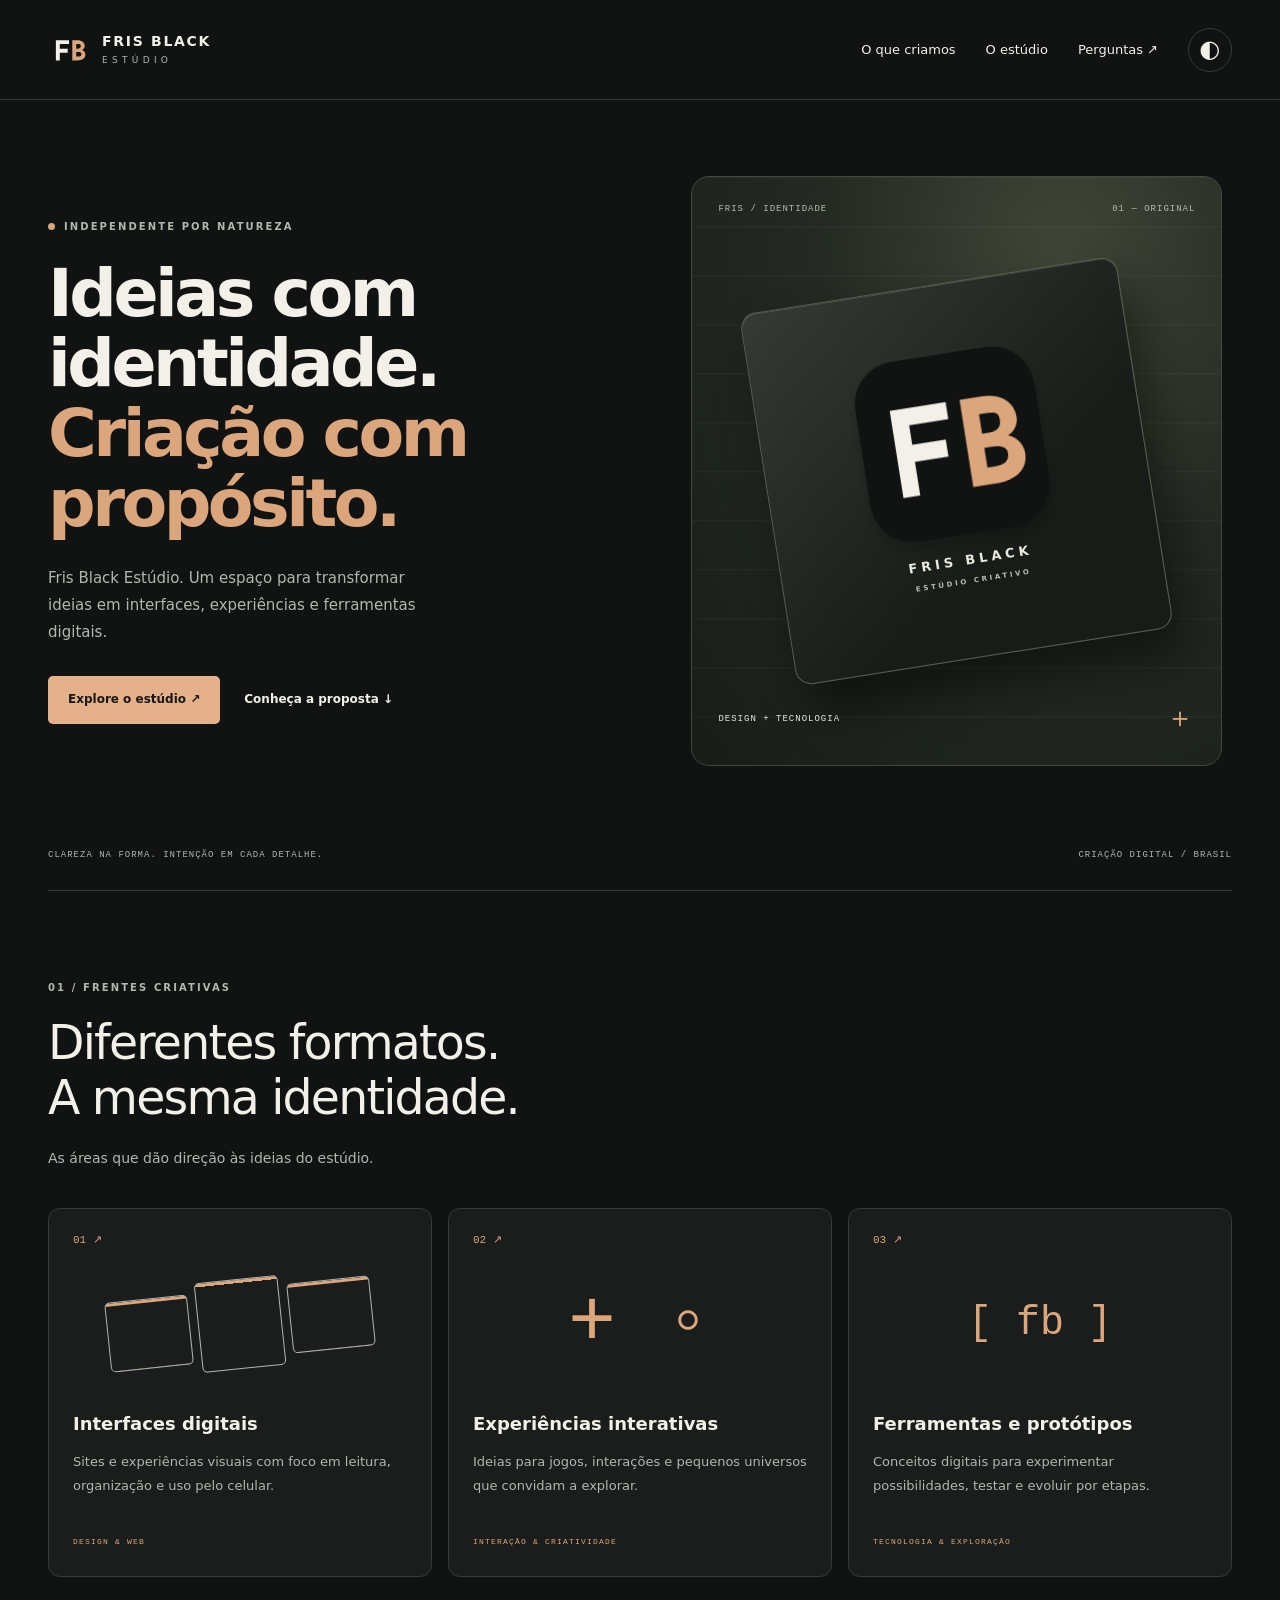
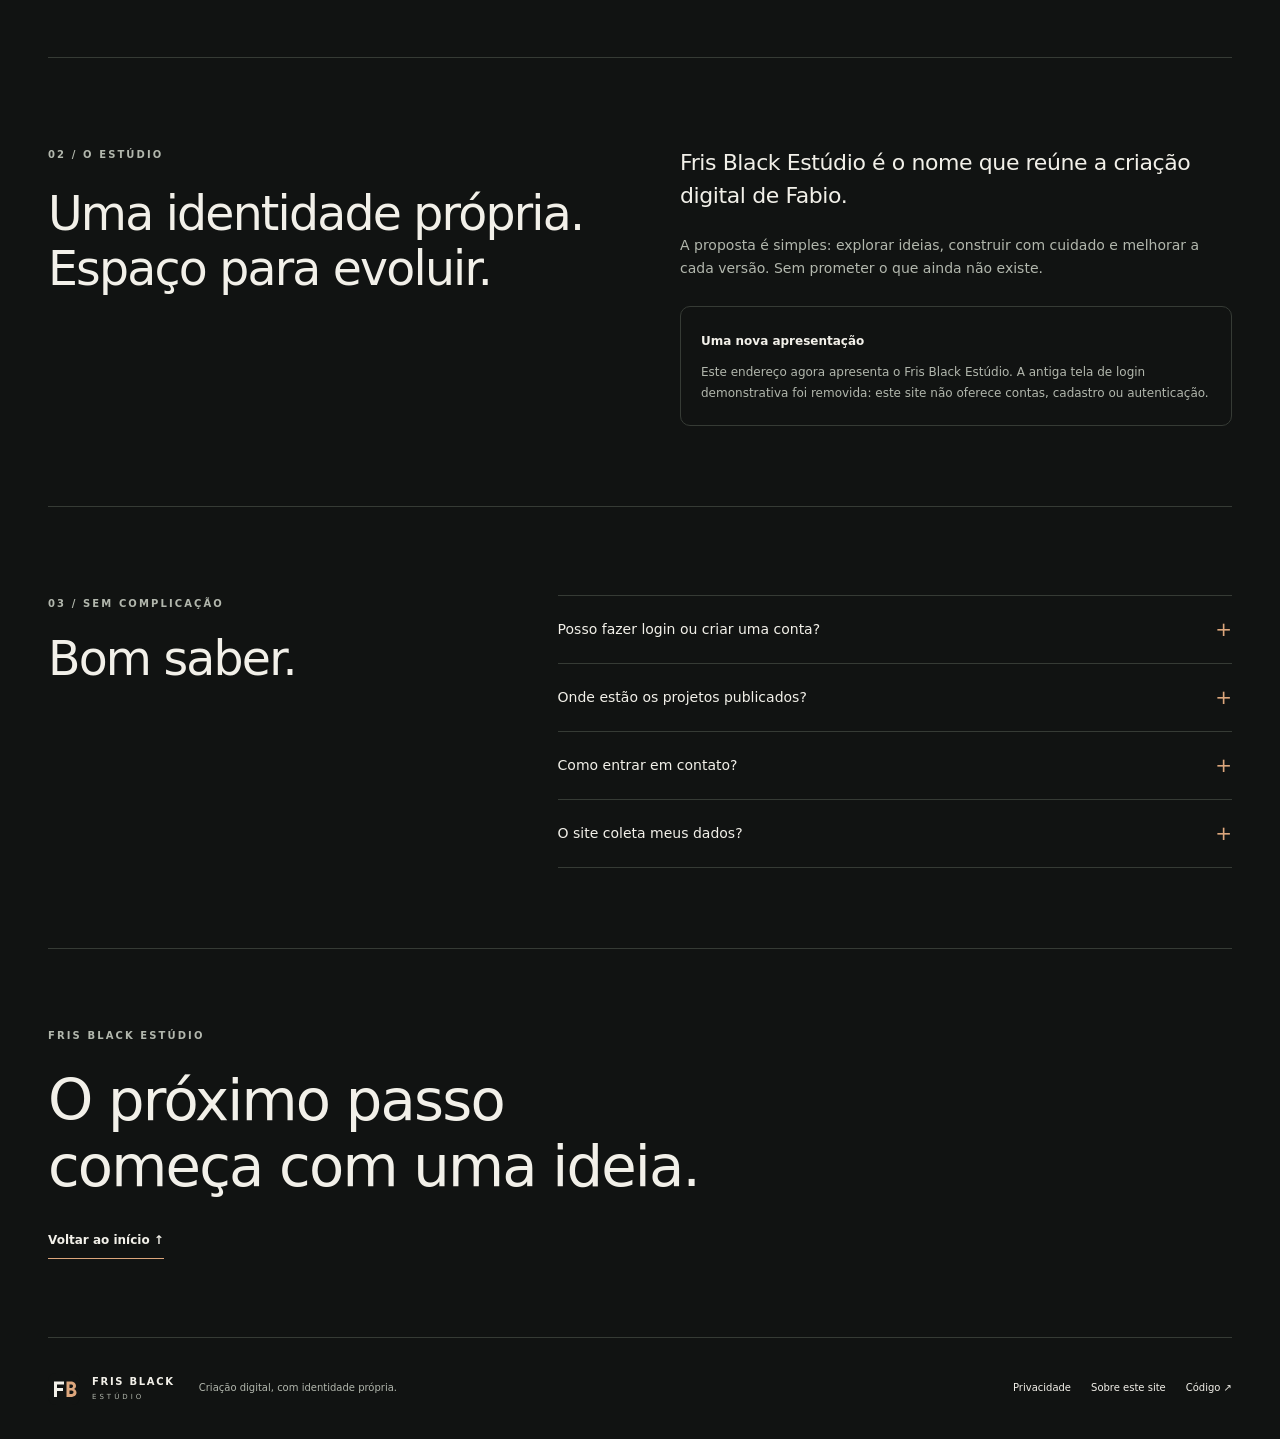
==== commit f5f5924c: "feat: nova identidade Fris Black Estudio e pagina responsiva" ====
--- a/index.html
+++ b/index.html
@@ -1 +1,13 @@
-<!doctype html><html lang="pt-BR"><head><meta charset="utf-8"><meta name="viewport" content="width=device-width,initial-scale=1"><meta name="theme-color" content="#ffffff"><title>Entrar | Coroa Viva</title><style>:root{--blue:#1a73e8;--ink:#202124;--muted:#5f6368;--line:#dadce0}*{box-sizing:border-box}body{min-height:100vh;margin:0;background:#fff;color:var(--ink);font:14px Arial,Helvetica,sans-serif;display:flex;flex-direction:column}.main{display:grid;place-items:center;flex:1;padding:24px}.card{width:min(100%,448px);padding:48px 40px 36px;border:1px solid var(--line);border-radius:8px;text-align:center}.logo{display:inline-grid;place-items:center;width:42px;height:42px;margin-bottom:17px;border-radius:12px;background:linear-gradient(135deg,#1a73e8,#34a853);color:white;font-size:24px;font-weight:bold}.brand{margin:0;font-size:24px;font-weight:500;letter-spacing:-.3px}.subtitle{margin:9px 0 32px;font-size:16px}.field{position:relative;margin:0 0 8px;text-align:left}.field input{width:100%;height:56px;padding:18px 13px 6px;border:1px solid #747775;border-radius:4px;color:var(--ink);font-size:16px;outline:none}.field label{position:absolute;left:11px;top:18px;padding:0 3px;background:#fff;color:#5f6368;pointer-events:none;transition:.15s}.field input:focus{border:2px solid var(--blue);padding-left:12px}.field input:focus+label,.field input:not(:placeholder-shown)+label{top:-8px;color:var(--blue);font-size:12px}.field input:not(:placeholder-shown)+label{color:#5f6368}.assist{display:block;margin:0 0 31px;color:var(--blue);text-decoration:none;text-align:left;font-weight:600}.note{text-align:left;color:var(--muted);font-size:14px;line-height:1.45}.note a{color:var(--blue);font-weight:600;text-decoration:none}.actions{display:flex;align-items:center;justify-content:space-between;margin-top:32px}.create{border:0;background:none;color:var(--blue);font-weight:600;padding:10px 0}.next{border:0;border-radius:4px;padding:10px 24px;background:var(--blue);color:#fff;font-weight:600;box-shadow:0 1px 2px #0002}.next:hover{background:#185abc}.feedback{min-height:20px;margin-top:18px;color:#d93025;text-align:left;font-size:12px}.foot{display:flex;justify-content:space-between;align-items:center;width:min(100% - 48px,448px);margin:0 auto;padding:22px 0;color:#3c4043;font-size:12px}.foot select{border:0;background:#fff;color:#3c4043;padding:5px}@media(max-width:600px){.main{padding:0;place-items:start}.card{width:100%;padding:40px 24px;border:0;border-radius:0}.foot{width:calc(100% - 48px)}.subtitle{margin-bottom:30px}}</style></head><body><main class="main"><section class="card" aria-labelledby="title"><div class="logo">C</div><h1 class="brand" id="title">Coroa Viva</h1><p class="subtitle">Use sua conta para entrar</p><form id="login" novalidate><div class="field"><input id="email" type="email" autocomplete="email" placeholder=" " aria-label="E-mail ou telefone"><label for="email">E-mail ou telefone</label></div><a class="assist" href="#ajuda">Esqueceu seu e-mail?</a><p class="note">Não é seu computador? Use o modo visitante para fazer login de forma privada. <a href="#saiba">Saiba mais</a></p><div class="feedback" id="feedback" aria-live="polite"></div><div class="actions"><button class="create" type="button">Criar conta</button><button class="next" type="submit">Próxima</button></div></form></section></main><footer class="foot"><select aria-label="Idioma"><option>Português (Brasil)</option></select><span>Ajuda&nbsp;&nbsp; Privacidade&nbsp;&nbsp; Termos</span></footer><script>document.getElementById("login").onsubmit=e=>{e.preventDefault();const email=document.getElementById("email").value.trim(),out=document.getElementById("feedback");out.textContent=email?"Este é apenas um layout de login. A autenticação ainda não foi conectada.":"Digite um e-mail ou telefone para continuar."}</script></body></html>+<!doctype html>
+<html lang="pt-BR"><head><meta charset="utf-8"><meta name="viewport" content="width=device-width,initial-scale=1"><meta name="theme-color" content="#111312"><meta name="description" content="Fris Black Estúdio. Criação digital com identidade própria: interfaces, experiências interativas e protótipos."><meta name="referrer" content="strict-origin-when-cross-origin"><meta http-equiv="Content-Security-Policy" content="default-src &#39;self&#39;; script-src &#39;self&#39;; style-src &#39;self&#39;; img-src &#39;self&#39; data:; connect-src &#39;none&#39;; object-src &#39;none&#39;; base-uri &#39;none&#39;; form-action &#39;none&#39;"><title>Fris Black Estúdio | Criação digital</title><link rel="icon" type="image/svg+xml" href="./favicon.svg"><link rel="stylesheet" href="./styles.css"><script src="./app.js" defer></script></head><body>
+<a class="skip" href="#conteudo">Pular para o conteúdo</a><header class="header"><a class="brand" href="#inicio" aria-label="Fris Black Estúdio, início"><img src="./favicon.svg" width="42" height="42" alt=""><span>FRIS BLACK<small>ESTÚDIO</small></span></a><div class="header-actions"><button id="theme" class="icon-button" type="button" aria-label="Ativar modo claro" aria-pressed="false">◐</button><button id="menu" class="menu-button" type="button" aria-controls="navigation" aria-expanded="false">Menu ＋</button></div><nav id="navigation" aria-label="Navegação principal"><a href="#frentes">O que criamos</a><a href="#sobre">O estúdio</a><a href="#perguntas">Perguntas ↗</a></nav></header>
+<main id="conteudo"><section class="hero wrap" id="inicio" aria-labelledby="hero-title"><div class="hero-copy"><p class="eyebrow"><span class="dot"></span>INDEPENDENTE POR NATUREZA</p><h1 id="hero-title">Ideias com<br>identidade.<br><em>Criação com<br>propósito.</em></h1><p class="lead">Fris Black Estúdio. Um espaço para transformar ideias em interfaces, experiências e ferramentas digitais.</p><div class="hero-actions"><a class="button primary" href="#frentes">Explore o estúdio ↗</a><a class="text-link" href="#sobre">Conheça a proposta ↓</a></div></div><div class="visual" role="img" aria-label="Monograma FB original em uma placa escura com detalhes em cobre"><div class="visual-top"><span>FRIS / IDENTIDADE</span><span>01 — ORIGINAL</span></div><div class="plate"><img src="./favicon.svg" width="230" height="230" alt=""><span class="plate-name">FRIS BLACK<br><small>ESTÚDIO CRIATIVO</small></span></div><div class="visual-bottom"><span>DESIGN + TECNOLOGIA</span><span aria-hidden="true">＋</span></div></div><div class="hero-foot"><span>CLAREZA NA FORMA. INTENÇÃO EM CADA DETALHE.</span><span>CRIAÇÃO DIGITAL / BRASIL</span></div></section>
+<section class="section wrap" id="frentes" aria-labelledby="frentes-title"><div class="section-heading"><p class="eyebrow">01 / FRENTES CRIATIVAS</p><h2 id="frentes-title">Diferentes formatos.<br>A mesma identidade.</h2><p>As áreas que dão direção às ideias do estúdio.</p></div><div class="cards"><article class="card"><span class="card-number">01 ↗</span><div class="mini-art interface-art" aria-hidden="true"><i></i><i></i><i></i></div><h3>Interfaces digitais</h3><p>Sites e experiências visuais com foco em leitura, organização e uso pelo celular.</p><span class="tag">DESIGN & WEB</span></article><article class="card"><span class="card-number">02 ↗</span><div class="mini-art play-art" aria-hidden="true">+ ◦</div><h3>Experiências interativas</h3><p>Ideias para jogos, interações e pequenos universos que convidam a explorar.</p><span class="tag">INTERAÇÃO & CRIATIVIDADE</span></article><article class="card"><span class="card-number">03 ↗</span><div class="mini-art code-art" aria-hidden="true">[ fb ]</div><h3>Ferramentas e protótipos</h3><p>Conceitos digitais para experimentar possibilidades, testar e evoluir por etapas.</p><span class="tag">TECNOLOGIA & EXPLORAÇÃO</span></article></div></section>
+<section class="about section wrap" id="sobre" aria-labelledby="sobre-title"><div><p class="eyebrow">02 / O ESTÚDIO</p><h2 id="sobre-title">Uma identidade própria.<br>Espaço para evoluir.</h2></div><div class="about-copy"><p class="large-copy">Fris Black Estúdio é o nome que reúne a criação digital de Fabio.</p><p>A proposta é simples: explorar ideias, construir com cuidado e melhorar a cada versão. Sem prometer o que ainda não existe.</p><div class="notice"><strong>Uma nova apresentação</strong><p>Este endereço agora apresenta o Fris Black Estúdio. A antiga tela de login demonstrativa foi removida: este site não oferece contas, cadastro ou autenticação.</p></div></div></section>
+<section class="section wrap faq" id="perguntas" aria-labelledby="faq-title"><div class="section-heading"><p class="eyebrow">03 / SEM COMPLICAÇÃO</p><h2 id="faq-title">Bom saber.</h2></div><div class="faq-list"><details><summary>Posso fazer login ou criar uma conta?</summary><p>Não. Esta é uma apresentação do estúdio, sem sistema de contas. Não envie senhas ou dados pessoais.</p></details><details><summary>Onde estão os projetos publicados?</summary><p>Esta versão apresenta a identidade e as frentes criativas. Um portfólio será incluído quando houver materiais selecionados para publicação. Os cartões acima não são anúncios de produtos disponíveis.</p></details><details><summary>Como entrar em contato?</summary><p>Os canais oficiais ainda não foram publicados nesta página. Não há formulário de contato nem coleta de mensagens neste site.</p></details><details><summary>O site coleta meus dados?</summary><p>O código desta página não usa analytics, cookies próprios, armazenamento local ou formulários de coleta. A hospedagem do GitHub Pages pode registrar dados técnicos das visitas. Leia a informação de privacidade no rodapé.</p></details></div></section>
+<section class="closing wrap"><p class="eyebrow">FRIS BLACK ESTÚDIO</p><h2>O próximo passo<br>começa com uma ideia.</h2><a class="text-link" href="#inicio">Voltar ao início ↑</a></section></main>
+<footer class="footer wrap"><a class="brand footer-brand" href="#inicio"><img src="./favicon.svg" width="32" height="32" alt=""><span>FRIS BLACK<small>ESTÚDIO</small></span></a><p>Criação digital, com identidade própria.</p><div class="footer-links"><button type="button" data-dialog="privacy">Privacidade</button><button type="button" data-dialog="terms">Sobre este site</button><a href="https://github.com/kasulajunio/coroa-viva" target="_blank" rel="noopener noreferrer">Código ↗</a></div></footer>
+<dialog id="privacy" aria-labelledby="privacy-title"><div class="dialog-content"><p class="eyebrow">TRANSPARÊNCIA</p><h2 id="privacy-title">Privacidade</h2><p>Esta página é uma apresentação do Fris Black Estúdio. O código não coleta dados de formulários, não usa rastreadores, cookies próprios nem armazenamento local. A escolha de tema vale apenas enquanto a página está aberta.</p><p>O GitHub Pages hospeda este site e pode registrar informações técnicas, como o endereço IP, conforme sua própria política.</p><a class="text-link" href="https://docs.github.com/pt/site-policy/privacy-policies/github-privacy-statement" target="_blank" rel="noopener noreferrer">Política de privacidade do GitHub ↗</a><button class="button primary close-dialog" type="button">Entendi, fechar</button></div></dialog>
+<dialog id="terms" aria-labelledby="terms-title"><div class="dialog-content"><p class="eyebrow">FRIS BLACK ESTÚDIO</p><h2 id="terms-title">Sobre este site</h2><p>Uma página institucional de apresentação, criada para substituir o antigo layout demonstrativo de acesso do Coroa Viva.</p><p>Não há cadastro, login, pagamentos, contratação automática ou envio de mensagens. As frentes criativas são áreas de interesse e não garantias de produtos concluídos. Não há afiliação com o Google.</p><button class="button primary close-dialog" type="button">Fechar</button></div></dialog>
+<noscript><p class="no-script wrap">O conteúdo e as perguntas funcionam sem JavaScript. Para os botões de tema e informações do rodapé, ative JavaScript. Esta página não coleta dados; a hospedagem segue a política de privacidade do GitHub.</p></noscript>
+</body></html>
--- a/styles.css
+++ b/styles.css
@@ -0,0 +1,2 @@
+@charset "UTF-8";
+:root{color-scheme:dark;--bg:#111312;--surface:#1a1d1b;--ink:#f2f0e9;--muted:#b2b7ad;--line:#363b35;--accent:#dca67c;--button:#e5b18a;--button-ink:#171814}*{box-sizing:border-box}html{scroll-behavior:smooth;scroll-padding-top:90px}body{margin:0;background:var(--bg);color:var(--ink);font:16px/1.65 system-ui,-apple-system,BlinkMacSystemFont,"Segoe UI",sans-serif}body.light{color-scheme:light;--bg:#f5f3ec;--surface:#ebe9e1;--ink:#1b211c;--muted:#545d53;--line:#c7cbbf;--accent:#82522f;--button:#242d25;--button-ink:#f7f5ed}a{color:inherit;text-decoration:none}button{font:inherit;color:inherit;cursor:pointer}button,a{-webkit-tap-highlight-color:transparent}button:focus-visible,a:focus-visible,summary:focus-visible{outline:3px solid var(--accent);outline-offset:6px}img{display:block;max-width:100%}.wrap{width:min(1220px,calc(100% - 96px));margin-inline:auto}.skip{position:fixed;left:20px;top:-100px;z-index:20;background:var(--ink);color:var(--bg);padding:12px 20px}.skip:focus{top:16px}.header{min-height:100px;padding:22px 48px;display:flex;align-items:center;gap:30px;border-bottom:1px solid var(--line);max-width:1516px;margin:auto}.brand{display:flex;align-items:center;gap:12px;flex-shrink:0}.brand span{font-size:14px;line-height:1.3;font-weight:800;letter-spacing:1.7px}.brand small{display:block;color:var(--muted);font-size:9px;font-weight:500;letter-spacing:4.3px;margin-top:5px}.header nav{margin-left:auto;display:flex;gap:30px;font-size:13px}.header nav a{padding:10px 0}.header nav a:hover,.text-link:hover,.footer-links a:hover{color:var(--accent)}.header-actions{order:3;display:flex;gap:12px;align-items:center}.icon-button,.menu-button{border:1px solid var(--line);background:transparent;border-radius:100px;min-width:44px;min-height:44px}.icon-button{font-size:24px}.menu-button{display:none;padding:8px 16px;font-size:14px}.hero{padding-top:76px;display:grid;grid-template-columns:1.12fr 1fr;gap:38px;align-items:center}.eyebrow{font-size:10px;letter-spacing:2.1px;font-weight:650;line-height:1.7;color:var(--muted);margin:0 0 24px}.dot{display:inline-block;width:7px;height:7px;background:var(--accent);border-radius:50%;margin-right:9px}.hero h1{font-size:clamp(44px,5.2vw,76px);letter-spacing:-3.5px;font-weight:550;line-height:1.05;margin:0 0 26px}.hero h1 em{color:var(--accent);font-style:normal}.lead{font-size:15px;color:var(--muted);max-width:390px;margin:0;line-height:1.8}.hero-actions{display:flex;align-items:center;gap:24px;margin-top:30px;flex-wrap:wrap}.button{display:inline-flex;align-items:center;justify-content:center;gap:22px;padding:13px 20px;border:0;border-radius:5px;font-size:12px;font-weight:700;min-height:48px}.primary{background:var(--button);color:var(--button-ink)}.primary:hover{filter:brightness(1.08)}.text-link{display:inline-flex;align-items:center;gap:13px;font-size:12px;font-weight:600;padding:8px 0}.visual{min-width:0;aspect-ratio:.9;max-height:590px;position:relative;overflow:hidden;background:radial-gradient(ellipse at 70% 15%,#414638 0%,#242b23 45%,#171c18 100%);border:1px solid #41483c;border-radius:18px;color:#e9e8dc;display:flex;flex-direction:column;justify-content:space-between;padding:26px}.visual:before{content:"";position:absolute;inset:0;background:repeating-linear-gradient(0deg,transparent 0 47px,#ffffff08 48px 49px);pointer-events:none}.visual-top,.visual-bottom{display:flex;align-items:center;justify-content:space-between;font:9px/1.4 ui-monospace,monospace;letter-spacing:1px;z-index:1;gap:10px}.visual-top{color:#b3bcad}.plate{position:absolute;inset:18% 14%;background:linear-gradient(140deg,#363a34,#181c18 65%);border:1px solid #575e4e;border-radius:16px;transform:rotate(-9deg);box-shadow:12px 30px 48px #0007,inset 0 1px #ffffff22;display:flex;align-items:center;justify-content:center;flex-direction:column;gap:16px}.plate img{width:48%;height:auto;filter:drop-shadow(0 8px 6px #0003)}.plate-name{text-align:center;letter-spacing:4px;line-height:1.5;font-size:13px;font-weight:600}.plate-name small{font-size:7px;color:#b9bcae;letter-spacing:2.7px}.visual-bottom{margin-top:auto}.visual-bottom>span:last-child{font-size:28px;color:#dca67c}.hero-foot{grid-column:1/-1;display:flex;justify-content:space-between;gap:20px;border-bottom:1px solid var(--line);padding:24px 0 28px;font:9px/1.6 ui-monospace,monospace;letter-spacing:1px;color:var(--muted);margin-top:20px}.section{padding-top:88px;padding-bottom:80px;border-bottom:1px solid var(--line)}.section-heading h2,.about h2,.closing h2{font-size:clamp(30px,3.7vw,48px);line-height:1.15;font-weight:500;letter-spacing:-1.8px;margin:0 0 22px}.section-heading>p:last-child{font-size:14px;color:var(--muted);margin:0}.section-heading .eyebrow{margin-bottom:20px}.cards{display:grid;grid-template-columns:repeat(3,minmax(0,1fr));gap:16px;margin-top:38px}.card{padding:24px;background:var(--surface);border:1px solid var(--line);border-radius:12px}.card-number{display:block;font:11px ui-monospace,monospace;color:var(--accent)}.mini-art{height:115px;display:flex;align-items:center;justify-content:center;margin:20px 0 30px;color:var(--accent)}.interface-art{gap:8px;transform:rotate(-6deg)}.interface-art i{width:25%;height:70px;border:1px solid var(--muted);border-radius:5px;background:linear-gradient(180deg,var(--accent) 3px,transparent 3px)}.interface-art i:nth-child(2){height:90px}.play-art{font:80px/1 ui-monospace,monospace}.code-art{font:40px/1 ui-monospace,monospace}.card h3{font-size:18px;font-weight:550;line-height:1.4;margin:0 0 13px}.card p{font-size:13px;line-height:1.85;color:var(--muted);margin:0 0 28px}.tag{font:8px/1.6 ui-monospace,monospace;letter-spacing:1.2px;color:var(--accent)}.about{display:grid;grid-template-columns:1fr 1fr;gap:80px}.about-copy p{font-size:14px;color:var(--muted);margin:0 0 22px}.about-copy .large-copy{font-size:22px;line-height:1.5;color:var(--ink);letter-spacing:-.4px}.notice{border:1px solid var(--line);border-radius:10px;padding:20px;margin-top:26px}.notice strong{font-size:12px;font-weight:650}.notice p{font-size:12px;line-height:1.8;margin:8px 0 0}.faq{display:grid;grid-template-columns:.8fr 1.2fr;gap:60px}.faq-list details{border-bottom:1px solid var(--line)}.faq-list details:first-child{border-top:1px solid var(--line)}summary{cursor:pointer;padding:22px 26px 22px 0;font-size:14px;position:relative;list-style:none}summary::-webkit-details-marker{display:none}summary:after{content:"+";position:absolute;right:0;color:var(--accent);font-size:20px;top:17px}details[open] summary:after{content:"−"}.faq-list details p{font-size:13px;color:var(--muted);margin:0;padding:0 20px 24px 0}.closing{padding-block:78px}.closing h2{font-size:clamp(34px,4.5vw,58px)}.closing .text-link{border-bottom:1px solid var(--accent)}.footer{border-top:1px solid var(--line);padding-block:30px;display:flex;align-items:center;gap:24px;flex-wrap:wrap}.footer-brand span{font-size:10px}.footer-brand small{font-size:7px;letter-spacing:3px}.footer p{font-size:10px;color:var(--muted)}.footer-links{margin-left:auto;display:flex;align-items:center;gap:20px;font-size:10px}.footer-links button{background:none;border:0;padding:12px 0;font-size:10px}.footer-links button:hover{color:var(--accent)}dialog{width:min(560px,calc(100% - 32px));max-height:85vh;padding:0;border:1px solid var(--line);border-radius:16px;background:var(--surface);color:var(--ink)}dialog::backdrop{background:#000b}.dialog-content{padding:30px}.dialog-content h2{font-size:28px;line-height:1.2}.dialog-content p{font-size:14px;color:var(--muted)}.dialog-content a{overflow-wrap:anywhere}.close-dialog{display:flex;margin-top:26px}.no-script{font-size:12px;padding-block:20px;color:var(--muted)}@media(max-width:1000px){.wrap{width:calc(100% - 64px)}.header{padding-inline:32px}.header nav{gap:20px}.hero{gap:25px;padding-top:55px}.hero h1{letter-spacing:-2.5px}.visual{aspect-ratio:.78;padding:20px}.plate{inset:20% 10%}.hero-actions{gap:12px}.about{gap:35px}.faq{gap:30px}.card{padding:20px}.card h3{font-size:16px}.visual-top{font-size:8px}}@media(max-width:700px){html{scroll-padding-top:25px}.wrap{width:calc(100% - 40px)}.header{min-height:84px;padding:20px;gap:14px;flex-wrap:wrap}.brand img{width:36px;height:36px}.brand span{font-size:11px;letter-spacing:1px}.brand small{font-size:8px;letter-spacing:3px}.header-actions{order:0;margin-left:auto;gap:8px}.menu-button{display:block}.icon-button{min-width:42px;min-height:42px}.header nav{margin:0;width:100%;display:none;flex-direction:column;gap:0;border-top:1px solid var(--line);padding-top:10px}.header nav.open{display:flex}.header nav a{padding:12px 4px}.hero{grid-template-columns:1fr;padding-top:38px;gap:32px}.eyebrow{font-size:9px;letter-spacing:1.5px;margin-bottom:22px}.hero h1{font-size:clamp(42px,11vw,70px);letter-spacing:-2px;line-height:1.08}.hero h1 em br{display:none}.lead{font-size:14px;max-width:440px}.hero-actions{gap:20px;margin-top:26px}.button{font-size:11px;padding:12px 16px;gap:16px}.text-link{font-size:11px}.visual{aspect-ratio:1.08;width:100%;max-height:none;padding:22px}.plate{inset:12% 24%}.plate img{width:44%}.plate-name{font-size:10px;letter-spacing:2px}.plate-name small{font-size:6px;letter-spacing:1.4px}.visual-top,.visual-bottom{font-size:8px}.hero-foot{margin:0;padding-top:0;font-size:8px;gap:12px;align-items:start}.hero-foot span{max-width:55%}.hero-foot span:last-child{text-align:right;max-width:40%}.section{padding-top:56px;padding-bottom:52px}.section-heading h2,.about h2{font-size:32px;letter-spacing:-1px}.cards{grid-template-columns:1fr;gap:14px;margin-top:28px}.card{padding:24px}.mini-art{height:85px;margin:8px 0 24px}.interface-art i{width:20%;max-width:70px;height:60px}.interface-art i:nth-child(2){height:78px}.card h3{font-size:20px}.card p{max-width:430px;font-size:14px;margin-bottom:20px}.tag{font-size:9px}.about,.faq{grid-template-columns:1fr;gap:20px}.about h2{margin-bottom:0}.about-copy .large-copy{font-size:20px}.faq .section-heading h2{margin-bottom:8px}.closing{padding-block:56px}.footer{gap:16px}.footer p{margin:0;width:100%;order:2}.footer-links{gap:16px;flex-wrap:wrap;margin-left:0;width:100%;order:3}.dialog-content{padding:24px}summary{font-size:13px}}@media(prefers-reduced-motion:reduce){html{scroll-behavior:auto}*,*:before,*:after{animation:none!important;transition:none!important}}
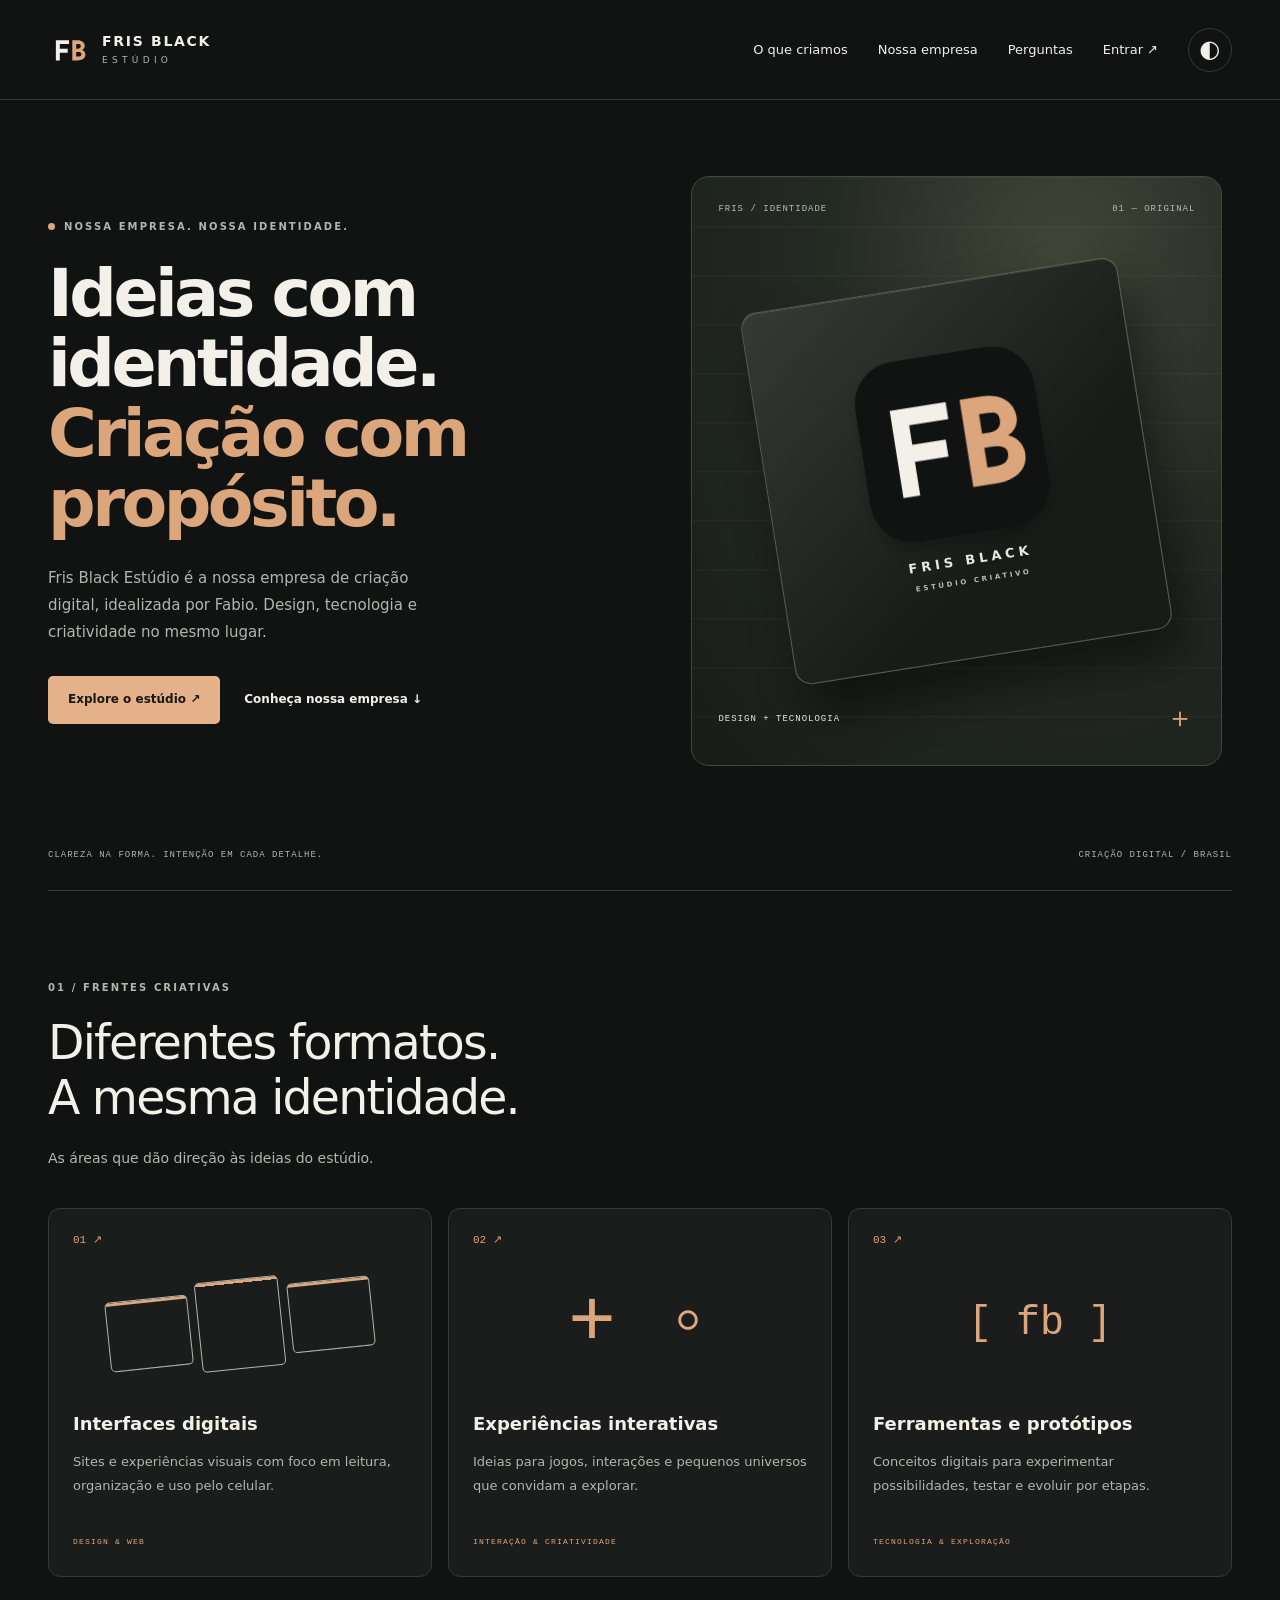
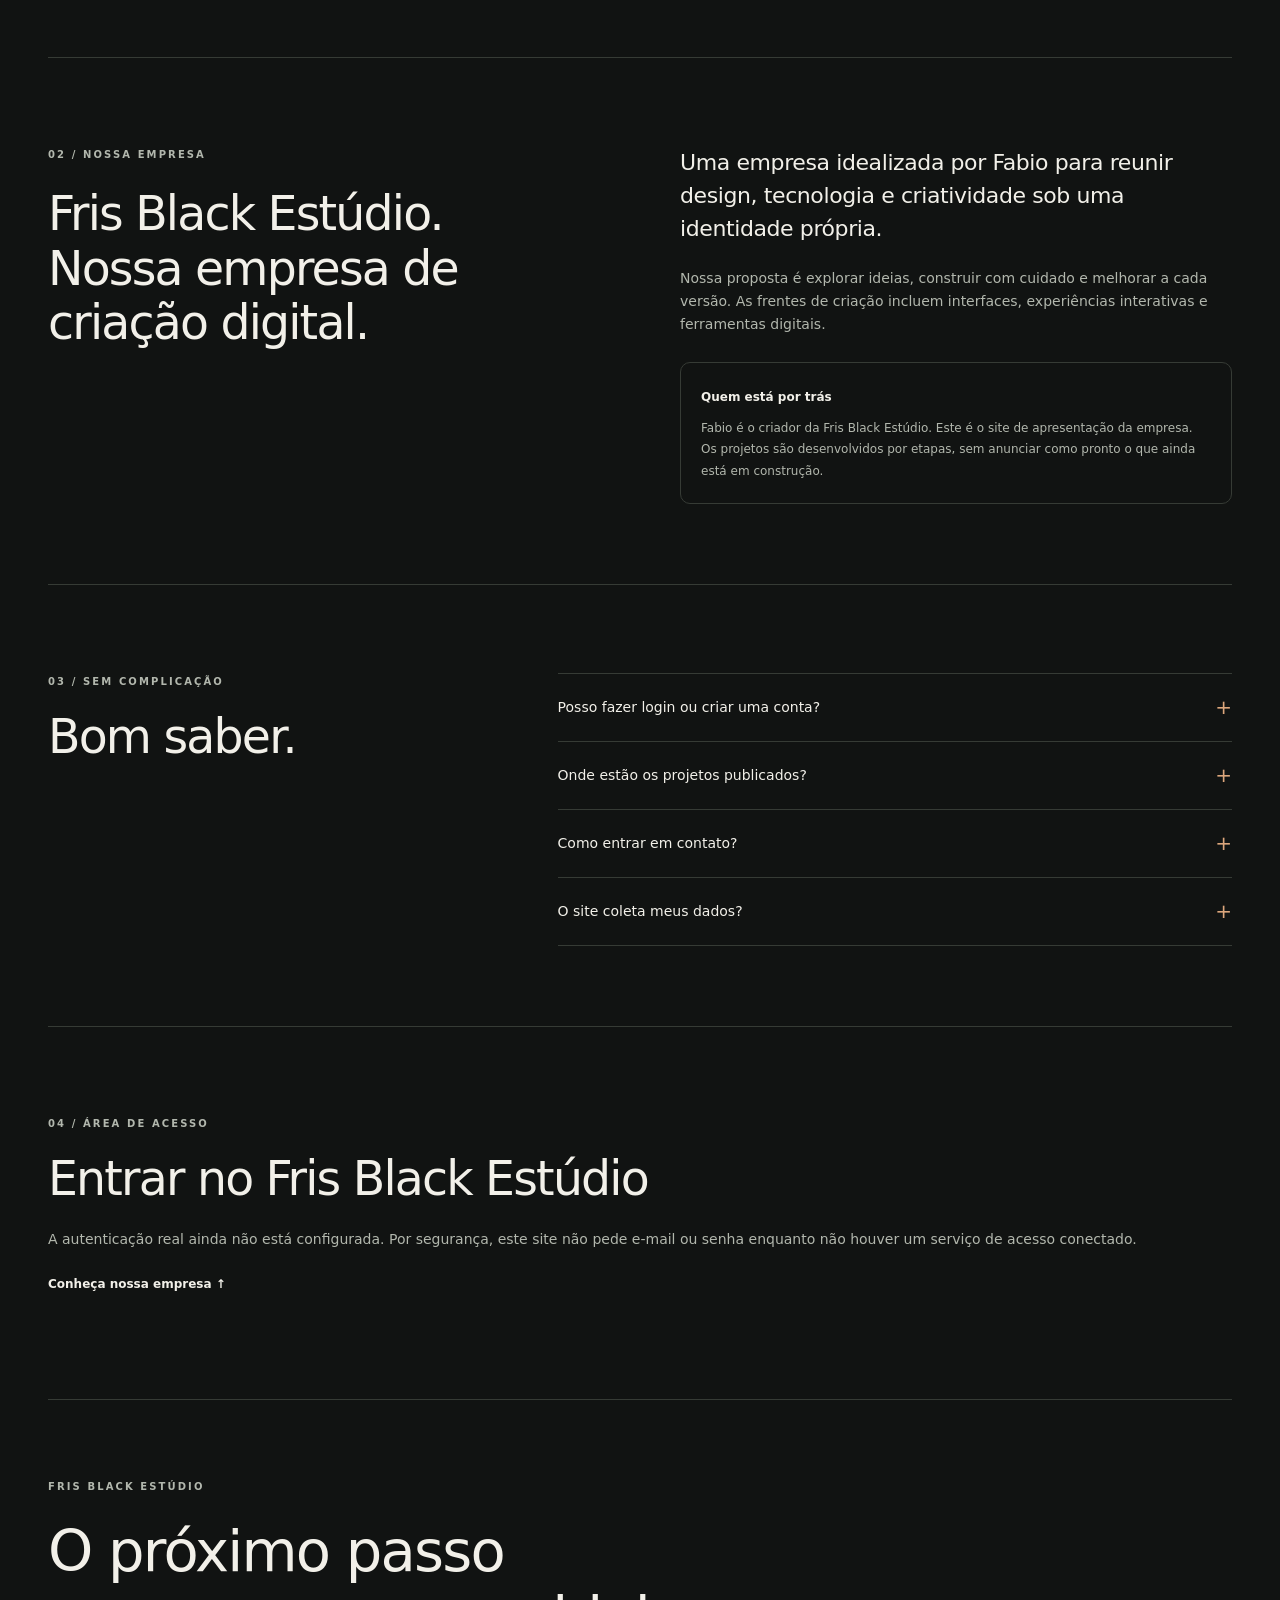
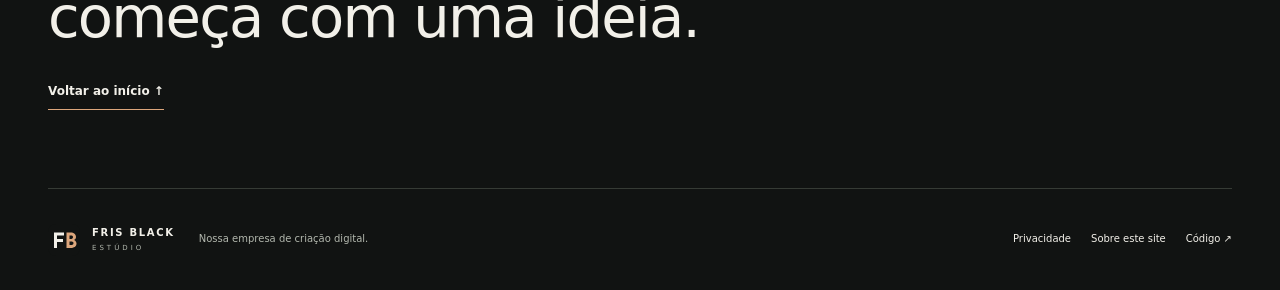
==== commit 57ee915d: "feat: destaca nossa empresa e restaura entrada da area de acesso" ====
--- a/index.html
+++ b/index.html
@@ -1,13 +1,14 @@
 <!doctype html>
-<html lang="pt-BR"><head><meta charset="utf-8"><meta name="viewport" content="width=device-width,initial-scale=1"><meta name="theme-color" content="#111312"><meta name="description" content="Fris Black Estúdio. Criação digital com identidade própria: interfaces, experiências interativas e protótipos."><meta name="referrer" content="strict-origin-when-cross-origin"><meta http-equiv="Content-Security-Policy" content="default-src &#39;self&#39;; script-src &#39;self&#39;; style-src &#39;self&#39;; img-src &#39;self&#39; data:; connect-src &#39;none&#39;; object-src &#39;none&#39;; base-uri &#39;none&#39;; form-action &#39;none&#39;"><title>Fris Black Estúdio | Criação digital</title><link rel="icon" type="image/svg+xml" href="./favicon.svg"><link rel="stylesheet" href="./styles.css"><script src="./app.js" defer></script></head><body>
-<a class="skip" href="#conteudo">Pular para o conteúdo</a><header class="header"><a class="brand" href="#inicio" aria-label="Fris Black Estúdio, início"><img src="./favicon.svg" width="42" height="42" alt=""><span>FRIS BLACK<small>ESTÚDIO</small></span></a><div class="header-actions"><button id="theme" class="icon-button" type="button" aria-label="Ativar modo claro" aria-pressed="false">◐</button><button id="menu" class="menu-button" type="button" aria-controls="navigation" aria-expanded="false">Menu ＋</button></div><nav id="navigation" aria-label="Navegação principal"><a href="#frentes">O que criamos</a><a href="#sobre">O estúdio</a><a href="#perguntas">Perguntas ↗</a></nav></header>
-<main id="conteudo"><section class="hero wrap" id="inicio" aria-labelledby="hero-title"><div class="hero-copy"><p class="eyebrow"><span class="dot"></span>INDEPENDENTE POR NATUREZA</p><h1 id="hero-title">Ideias com<br>identidade.<br><em>Criação com<br>propósito.</em></h1><p class="lead">Fris Black Estúdio. Um espaço para transformar ideias em interfaces, experiências e ferramentas digitais.</p><div class="hero-actions"><a class="button primary" href="#frentes">Explore o estúdio ↗</a><a class="text-link" href="#sobre">Conheça a proposta ↓</a></div></div><div class="visual" role="img" aria-label="Monograma FB original em uma placa escura com detalhes em cobre"><div class="visual-top"><span>FRIS / IDENTIDADE</span><span>01 — ORIGINAL</span></div><div class="plate"><img src="./favicon.svg" width="230" height="230" alt=""><span class="plate-name">FRIS BLACK<br><small>ESTÚDIO CRIATIVO</small></span></div><div class="visual-bottom"><span>DESIGN + TECNOLOGIA</span><span aria-hidden="true">＋</span></div></div><div class="hero-foot"><span>CLAREZA NA FORMA. INTENÇÃO EM CADA DETALHE.</span><span>CRIAÇÃO DIGITAL / BRASIL</span></div></section>
+<html lang="pt-BR"><head><meta charset="utf-8"><meta name="viewport" content="width=device-width,initial-scale=1"><meta name="theme-color" content="#111312"><meta name="description" content="Fris Black Estúdio: nossa empresa de criação digital. Interfaces, experiências interativas e protótipos com identidade própria."><meta name="referrer" content="strict-origin-when-cross-origin"><meta http-equiv="Content-Security-Policy" content="default-src &#39;self&#39;; script-src &#39;self&#39;; style-src &#39;self&#39;; img-src &#39;self&#39; data:; connect-src &#39;none&#39;; object-src &#39;none&#39;; base-uri &#39;none&#39;; form-action &#39;none&#39;"><title>Fris Black Estúdio | Nossa empresa</title><link rel="icon" type="image/svg+xml" href="./favicon.svg"><link rel="stylesheet" href="./styles.css?v=7caf59d"><script src="./app.js" defer></script></head><body>
+<a class="skip" href="#conteudo">Pular para o conteúdo</a><header class="header"><a class="brand" href="#inicio" aria-label="Fris Black Estúdio, início"><img src="./favicon.svg" width="42" height="42" alt=""><span>FRIS BLACK<small>ESTÚDIO</small></span></a><div class="header-actions"><button id="theme" class="icon-button" type="button" aria-label="Ativar modo claro" aria-pressed="false">◐</button><button id="menu" class="menu-button" type="button" aria-controls="navigation" aria-expanded="false">Menu ＋</button></div><nav id="navigation" aria-label="Navegação principal"><a href="#frentes">O que criamos</a><a href="#sobre">Nossa empresa</a><a href="#perguntas">Perguntas</a><a href="#acesso">Entrar ↗</a></nav></header>
+<main id="conteudo"><section class="hero wrap" id="inicio" aria-labelledby="hero-title"><div class="hero-copy"><p class="eyebrow"><span class="dot"></span>NOSSA EMPRESA. NOSSA IDENTIDADE.</p><h1 id="hero-title">Ideias com<br>identidade.<br><em>Criação com<br>propósito.</em></h1><p class="lead">Fris Black Estúdio é a nossa empresa de criação digital, idealizada por Fabio. Design, tecnologia e criatividade no mesmo lugar.</p><div class="hero-actions"><a class="button primary" href="#frentes">Explore o estúdio ↗</a><a class="text-link" href="#sobre">Conheça nossa empresa ↓</a></div></div><div class="visual" role="img" aria-label="Monograma FB original em uma placa escura com detalhes em cobre"><div class="visual-top"><span>FRIS / IDENTIDADE</span><span>01 — ORIGINAL</span></div><div class="plate"><img src="./favicon.svg" width="230" height="230" alt=""><span class="plate-name">FRIS BLACK<br><small>ESTÚDIO CRIATIVO</small></span></div><div class="visual-bottom"><span>DESIGN + TECNOLOGIA</span><span aria-hidden="true">＋</span></div></div><div class="hero-foot"><span>CLAREZA NA FORMA. INTENÇÃO EM CADA DETALHE.</span><span>CRIAÇÃO DIGITAL / BRASIL</span></div></section>
 <section class="section wrap" id="frentes" aria-labelledby="frentes-title"><div class="section-heading"><p class="eyebrow">01 / FRENTES CRIATIVAS</p><h2 id="frentes-title">Diferentes formatos.<br>A mesma identidade.</h2><p>As áreas que dão direção às ideias do estúdio.</p></div><div class="cards"><article class="card"><span class="card-number">01 ↗</span><div class="mini-art interface-art" aria-hidden="true"><i></i><i></i><i></i></div><h3>Interfaces digitais</h3><p>Sites e experiências visuais com foco em leitura, organização e uso pelo celular.</p><span class="tag">DESIGN & WEB</span></article><article class="card"><span class="card-number">02 ↗</span><div class="mini-art play-art" aria-hidden="true">+ ◦</div><h3>Experiências interativas</h3><p>Ideias para jogos, interações e pequenos universos que convidam a explorar.</p><span class="tag">INTERAÇÃO & CRIATIVIDADE</span></article><article class="card"><span class="card-number">03 ↗</span><div class="mini-art code-art" aria-hidden="true">[ fb ]</div><h3>Ferramentas e protótipos</h3><p>Conceitos digitais para experimentar possibilidades, testar e evoluir por etapas.</p><span class="tag">TECNOLOGIA & EXPLORAÇÃO</span></article></div></section>
-<section class="about section wrap" id="sobre" aria-labelledby="sobre-title"><div><p class="eyebrow">02 / O ESTÚDIO</p><h2 id="sobre-title">Uma identidade própria.<br>Espaço para evoluir.</h2></div><div class="about-copy"><p class="large-copy">Fris Black Estúdio é o nome que reúne a criação digital de Fabio.</p><p>A proposta é simples: explorar ideias, construir com cuidado e melhorar a cada versão. Sem prometer o que ainda não existe.</p><div class="notice"><strong>Uma nova apresentação</strong><p>Este endereço agora apresenta o Fris Black Estúdio. A antiga tela de login demonstrativa foi removida: este site não oferece contas, cadastro ou autenticação.</p></div></div></section>
-<section class="section wrap faq" id="perguntas" aria-labelledby="faq-title"><div class="section-heading"><p class="eyebrow">03 / SEM COMPLICAÇÃO</p><h2 id="faq-title">Bom saber.</h2></div><div class="faq-list"><details><summary>Posso fazer login ou criar uma conta?</summary><p>Não. Esta é uma apresentação do estúdio, sem sistema de contas. Não envie senhas ou dados pessoais.</p></details><details><summary>Onde estão os projetos publicados?</summary><p>Esta versão apresenta a identidade e as frentes criativas. Um portfólio será incluído quando houver materiais selecionados para publicação. Os cartões acima não são anúncios de produtos disponíveis.</p></details><details><summary>Como entrar em contato?</summary><p>Os canais oficiais ainda não foram publicados nesta página. Não há formulário de contato nem coleta de mensagens neste site.</p></details><details><summary>O site coleta meus dados?</summary><p>O código desta página não usa analytics, cookies próprios, armazenamento local ou formulários de coleta. A hospedagem do GitHub Pages pode registrar dados técnicos das visitas. Leia a informação de privacidade no rodapé.</p></details></div></section>
+<section class="about section wrap" id="sobre" aria-labelledby="sobre-title"><div><p class="eyebrow">02 / NOSSA EMPRESA</p><h2 id="sobre-title">Fris Black Estúdio.<br>Nossa empresa de criação digital.</h2></div><div class="about-copy"><p class="large-copy">Uma empresa idealizada por Fabio para reunir design, tecnologia e criatividade sob uma identidade própria.</p><p>Nossa proposta é explorar ideias, construir com cuidado e melhorar a cada versão. As frentes de criação incluem interfaces, experiências interativas e ferramentas digitais.</p><div class="notice"><strong>Quem está por trás</strong><p>Fabio é o criador da Fris Black Estúdio. Este é o site de apresentação da empresa. Os projetos são desenvolvidos por etapas, sem anunciar como pronto o que ainda está em construção.</p></div></div></section>
+<section class="section wrap faq" id="perguntas" aria-labelledby="faq-title"><div class="section-heading"><p class="eyebrow">03 / SEM COMPLICAÇÃO</p><h2 id="faq-title">Bom saber.</h2></div><div class="faq-list"><details><summary>Posso fazer login ou criar uma conta?</summary><p>A opção Entrar está no menu e leva à área de acesso. A autenticação real ainda não está configurada. Nenhuma conta é criada e nenhuma senha é solicitada ou armazenada nesta versão.</p></details><details><summary>Onde estão os projetos publicados?</summary><p>Esta versão apresenta a identidade e as frentes criativas. Um portfólio será incluído quando houver materiais selecionados para publicação. Os cartões acima não são anúncios de produtos disponíveis.</p></details><details><summary>Como entrar em contato?</summary><p>Os canais oficiais ainda não foram publicados nesta página. Não há formulário de contato nem coleta de mensagens neste site.</p></details><details><summary>O site coleta meus dados?</summary><p>O código desta página não usa analytics, cookies próprios, armazenamento local ou formulários de coleta. A hospedagem do GitHub Pages pode registrar dados técnicos das visitas. Leia a informação de privacidade no rodapé.</p></details></div></section>
+<section class="section wrap" id="acesso" aria-labelledby="acesso-title"><div class="section-heading"><p class="eyebrow">04 / ÁREA DE ACESSO</p><h2 id="acesso-title">Entrar no Fris Black Estúdio</h2><p>A autenticação real ainda não está configurada. Por segurança, este site não pede e-mail ou senha enquanto não houver um serviço de acesso conectado.</p></div><p><a class="text-link" href="#sobre">Conheça nossa empresa ↑</a></p></section>
 <section class="closing wrap"><p class="eyebrow">FRIS BLACK ESTÚDIO</p><h2>O próximo passo<br>começa com uma ideia.</h2><a class="text-link" href="#inicio">Voltar ao início ↑</a></section></main>
-<footer class="footer wrap"><a class="brand footer-brand" href="#inicio"><img src="./favicon.svg" width="32" height="32" alt=""><span>FRIS BLACK<small>ESTÚDIO</small></span></a><p>Criação digital, com identidade própria.</p><div class="footer-links"><button type="button" data-dialog="privacy">Privacidade</button><button type="button" data-dialog="terms">Sobre este site</button><a href="https://github.com/kasulajunio/coroa-viva" target="_blank" rel="noopener noreferrer">Código ↗</a></div></footer>
+<footer class="footer wrap"><a class="brand footer-brand" href="#inicio"><img src="./favicon.svg" width="32" height="32" alt=""><span>FRIS BLACK<small>ESTÚDIO</small></span></a><p>Nossa empresa de criação digital.</p><div class="footer-links"><button type="button" data-dialog="privacy">Privacidade</button><button type="button" data-dialog="terms">Sobre este site</button><a href="https://github.com/kasulajunio/coroa-viva" target="_blank" rel="noopener noreferrer">Código ↗</a></div></footer>
 <dialog id="privacy" aria-labelledby="privacy-title"><div class="dialog-content"><p class="eyebrow">TRANSPARÊNCIA</p><h2 id="privacy-title">Privacidade</h2><p>Esta página é uma apresentação do Fris Black Estúdio. O código não coleta dados de formulários, não usa rastreadores, cookies próprios nem armazenamento local. A escolha de tema vale apenas enquanto a página está aberta.</p><p>O GitHub Pages hospeda este site e pode registrar informações técnicas, como o endereço IP, conforme sua própria política.</p><a class="text-link" href="https://docs.github.com/pt/site-policy/privacy-policies/github-privacy-statement" target="_blank" rel="noopener noreferrer">Política de privacidade do GitHub ↗</a><button class="button primary close-dialog" type="button">Entendi, fechar</button></div></dialog>
-<dialog id="terms" aria-labelledby="terms-title"><div class="dialog-content"><p class="eyebrow">FRIS BLACK ESTÚDIO</p><h2 id="terms-title">Sobre este site</h2><p>Uma página institucional de apresentação, criada para substituir o antigo layout demonstrativo de acesso do Coroa Viva.</p><p>Não há cadastro, login, pagamentos, contratação automática ou envio de mensagens. As frentes criativas são áreas de interesse e não garantias de produtos concluídos. Não há afiliação com o Google.</p><button class="button primary close-dialog" type="button">Fechar</button></div></dialog>
+<dialog id="terms" aria-labelledby="terms-title"><div class="dialog-content"><p class="eyebrow">FRIS BLACK ESTÚDIO</p><h2 id="terms-title">Sobre este site</h2><p>Site de apresentação da empresa Fris Black Estúdio, idealizada por Fabio.</p><p>A opção Entrar leva à área de acesso, mas a autenticação ainda não está ativada. Não há contas, coleta de senhas, pagamentos, contratação automática ou envio de mensagens. As frentes criativas são áreas de interesse e não garantias de produtos concluídos. Não há afiliação com o Google.</p><button class="button primary close-dialog" type="button">Fechar</button></div></dialog>
 <noscript><p class="no-script wrap">O conteúdo e as perguntas funcionam sem JavaScript. Para os botões de tema e informações do rodapé, ative JavaScript. Esta página não coleta dados; a hospedagem segue a política de privacidade do GitHub.</p></noscript>
 </body></html>
--- a/styles.css
+++ b/styles.css
@@ -1,2 +1,2 @@
 @charset "UTF-8";
-:root{color-scheme:dark;--bg:#111312;--surface:#1a1d1b;--ink:#f2f0e9;--muted:#b2b7ad;--line:#363b35;--accent:#dca67c;--button:#e5b18a;--button-ink:#171814}*{box-sizing:border-box}html{scroll-behavior:smooth;scroll-padding-top:90px}body{margin:0;background:var(--bg);color:var(--ink);font:16px/1.65 system-ui,-apple-system,BlinkMacSystemFont,"Segoe UI",sans-serif}body.light{color-scheme:light;--bg:#f5f3ec;--surface:#ebe9e1;--ink:#1b211c;--muted:#545d53;--line:#c7cbbf;--accent:#82522f;--button:#242d25;--button-ink:#f7f5ed}a{color:inherit;text-decoration:none}button{font:inherit;color:inherit;cursor:pointer}button,a{-webkit-tap-highlight-color:transparent}button:focus-visible,a:focus-visible,summary:focus-visible{outline:3px solid var(--accent);outline-offset:6px}img{display:block;max-width:100%}.wrap{width:min(1220px,calc(100% - 96px));margin-inline:auto}.skip{position:fixed;left:20px;top:-100px;z-index:20;background:var(--ink);color:var(--bg);padding:12px 20px}.skip:focus{top:16px}.header{min-height:100px;padding:22px 48px;display:flex;align-items:center;gap:30px;border-bottom:1px solid var(--line);max-width:1516px;margin:auto}.brand{display:flex;align-items:center;gap:12px;flex-shrink:0}.brand span{font-size:14px;line-height:1.3;font-weight:800;letter-spacing:1.7px}.brand small{display:block;color:var(--muted);font-size:9px;font-weight:500;letter-spacing:4.3px;margin-top:5px}.header nav{margin-left:auto;display:flex;gap:30px;font-size:13px}.header nav a{padding:10px 0}.header nav a:hover,.text-link:hover,.footer-links a:hover{color:var(--accent)}.header-actions{order:3;display:flex;gap:12px;align-items:center}.icon-button,.menu-button{border:1px solid var(--line);background:transparent;border-radius:100px;min-width:44px;min-height:44px}.icon-button{font-size:24px}.menu-button{display:none;padding:8px 16px;font-size:14px}.hero{padding-top:76px;display:grid;grid-template-columns:1.12fr 1fr;gap:38px;align-items:center}.eyebrow{font-size:10px;letter-spacing:2.1px;font-weight:650;line-height:1.7;color:var(--muted);margin:0 0 24px}.dot{display:inline-block;width:7px;height:7px;background:var(--accent);border-radius:50%;margin-right:9px}.hero h1{font-size:clamp(44px,5.2vw,76px);letter-spacing:-3.5px;font-weight:550;line-height:1.05;margin:0 0 26px}.hero h1 em{color:var(--accent);font-style:normal}.lead{font-size:15px;color:var(--muted);max-width:390px;margin:0;line-height:1.8}.hero-actions{display:flex;align-items:center;gap:24px;margin-top:30px;flex-wrap:wrap}.button{display:inline-flex;align-items:center;justify-content:center;gap:22px;padding:13px 20px;border:0;border-radius:5px;font-size:12px;font-weight:700;min-height:48px}.primary{background:var(--button);color:var(--button-ink)}.primary:hover{filter:brightness(1.08)}.text-link{display:inline-flex;align-items:center;gap:13px;font-size:12px;font-weight:600;padding:8px 0}.visual{min-width:0;aspect-ratio:.9;max-height:590px;position:relative;overflow:hidden;background:radial-gradient(ellipse at 70% 15%,#414638 0%,#242b23 45%,#171c18 100%);border:1px solid #41483c;border-radius:18px;color:#e9e8dc;display:flex;flex-direction:column;justify-content:space-between;padding:26px}.visual:before{content:"";position:absolute;inset:0;background:repeating-linear-gradient(0deg,transparent 0 47px,#ffffff08 48px 49px);pointer-events:none}.visual-top,.visual-bottom{display:flex;align-items:center;justify-content:space-between;font:9px/1.4 ui-monospace,monospace;letter-spacing:1px;z-index:1;gap:10px}.visual-top{color:#b3bcad}.plate{position:absolute;inset:18% 14%;background:linear-gradient(140deg,#363a34,#181c18 65%);border:1px solid #575e4e;border-radius:16px;transform:rotate(-9deg);box-shadow:12px 30px 48px #0007,inset 0 1px #ffffff22;display:flex;align-items:center;justify-content:center;flex-direction:column;gap:16px}.plate img{width:48%;height:auto;filter:drop-shadow(0 8px 6px #0003)}.plate-name{text-align:center;letter-spacing:4px;line-height:1.5;font-size:13px;font-weight:600}.plate-name small{font-size:7px;color:#b9bcae;letter-spacing:2.7px}.visual-bottom{margin-top:auto}.visual-bottom>span:last-child{font-size:28px;color:#dca67c}.hero-foot{grid-column:1/-1;display:flex;justify-content:space-between;gap:20px;border-bottom:1px solid var(--line);padding:24px 0 28px;font:9px/1.6 ui-monospace,monospace;letter-spacing:1px;color:var(--muted);margin-top:20px}.section{padding-top:88px;padding-bottom:80px;border-bottom:1px solid var(--line)}.section-heading h2,.about h2,.closing h2{font-size:clamp(30px,3.7vw,48px);line-height:1.15;font-weight:500;letter-spacing:-1.8px;margin:0 0 22px}.section-heading>p:last-child{font-size:14px;color:var(--muted);margin:0}.section-heading .eyebrow{margin-bottom:20px}.cards{display:grid;grid-template-columns:repeat(3,minmax(0,1fr));gap:16px;margin-top:38px}.card{padding:24px;background:var(--surface);border:1px solid var(--line);border-radius:12px}.card-number{display:block;font:11px ui-monospace,monospace;color:var(--accent)}.mini-art{height:115px;display:flex;align-items:center;justify-content:center;margin:20px 0 30px;color:var(--accent)}.interface-art{gap:8px;transform:rotate(-6deg)}.interface-art i{width:25%;height:70px;border:1px solid var(--muted);border-radius:5px;background:linear-gradient(180deg,var(--accent) 3px,transparent 3px)}.interface-art i:nth-child(2){height:90px}.play-art{font:80px/1 ui-monospace,monospace}.code-art{font:40px/1 ui-monospace,monospace}.card h3{font-size:18px;font-weight:550;line-height:1.4;margin:0 0 13px}.card p{font-size:13px;line-height:1.85;color:var(--muted);margin:0 0 28px}.tag{font:8px/1.6 ui-monospace,monospace;letter-spacing:1.2px;color:var(--accent)}.about{display:grid;grid-template-columns:1fr 1fr;gap:80px}.about-copy p{font-size:14px;color:var(--muted);margin:0 0 22px}.about-copy .large-copy{font-size:22px;line-height:1.5;color:var(--ink);letter-spacing:-.4px}.notice{border:1px solid var(--line);border-radius:10px;padding:20px;margin-top:26px}.notice strong{font-size:12px;font-weight:650}.notice p{font-size:12px;line-height:1.8;margin:8px 0 0}.faq{display:grid;grid-template-columns:.8fr 1.2fr;gap:60px}.faq-list details{border-bottom:1px solid var(--line)}.faq-list details:first-child{border-top:1px solid var(--line)}summary{cursor:pointer;padding:22px 26px 22px 0;font-size:14px;position:relative;list-style:none}summary::-webkit-details-marker{display:none}summary:after{content:"+";position:absolute;right:0;color:var(--accent);font-size:20px;top:17px}details[open] summary:after{content:"−"}.faq-list details p{font-size:13px;color:var(--muted);margin:0;padding:0 20px 24px 0}.closing{padding-block:78px}.closing h2{font-size:clamp(34px,4.5vw,58px)}.closing .text-link{border-bottom:1px solid var(--accent)}.footer{border-top:1px solid var(--line);padding-block:30px;display:flex;align-items:center;gap:24px;flex-wrap:wrap}.footer-brand span{font-size:10px}.footer-brand small{font-size:7px;letter-spacing:3px}.footer p{font-size:10px;color:var(--muted)}.footer-links{margin-left:auto;display:flex;align-items:center;gap:20px;font-size:10px}.footer-links button{background:none;border:0;padding:12px 0;font-size:10px}.footer-links button:hover{color:var(--accent)}dialog{width:min(560px,calc(100% - 32px));max-height:85vh;padding:0;border:1px solid var(--line);border-radius:16px;background:var(--surface);color:var(--ink)}dialog::backdrop{background:#000b}.dialog-content{padding:30px}.dialog-content h2{font-size:28px;line-height:1.2}.dialog-content p{font-size:14px;color:var(--muted)}.dialog-content a{overflow-wrap:anywhere}.close-dialog{display:flex;margin-top:26px}.no-script{font-size:12px;padding-block:20px;color:var(--muted)}@media(max-width:1000px){.wrap{width:calc(100% - 64px)}.header{padding-inline:32px}.header nav{gap:20px}.hero{gap:25px;padding-top:55px}.hero h1{letter-spacing:-2.5px}.visual{aspect-ratio:.78;padding:20px}.plate{inset:20% 10%}.hero-actions{gap:12px}.about{gap:35px}.faq{gap:30px}.card{padding:20px}.card h3{font-size:16px}.visual-top{font-size:8px}}@media(max-width:700px){html{scroll-padding-top:25px}.wrap{width:calc(100% - 40px)}.header{min-height:84px;padding:20px;gap:14px;flex-wrap:wrap}.brand img{width:36px;height:36px}.brand span{font-size:11px;letter-spacing:1px}.brand small{font-size:8px;letter-spacing:3px}.header-actions{order:0;margin-left:auto;gap:8px}.menu-button{display:block}.icon-button{min-width:42px;min-height:42px}.header nav{margin:0;width:100%;display:none;flex-direction:column;gap:0;border-top:1px solid var(--line);padding-top:10px}.header nav.open{display:flex}.header nav a{padding:12px 4px}.hero{grid-template-columns:1fr;padding-top:38px;gap:32px}.eyebrow{font-size:9px;letter-spacing:1.5px;margin-bottom:22px}.hero h1{font-size:clamp(42px,11vw,70px);letter-spacing:-2px;line-height:1.08}.hero h1 em br{display:none}.lead{font-size:14px;max-width:440px}.hero-actions{gap:20px;margin-top:26px}.button{font-size:11px;padding:12px 16px;gap:16px}.text-link{font-size:11px}.visual{aspect-ratio:1.08;width:100%;max-height:none;padding:22px}.plate{inset:12% 24%}.plate img{width:44%}.plate-name{font-size:10px;letter-spacing:2px}.plate-name small{font-size:6px;letter-spacing:1.4px}.visual-top,.visual-bottom{font-size:8px}.hero-foot{margin:0;padding-top:0;font-size:8px;gap:12px;align-items:start}.hero-foot span{max-width:55%}.hero-foot span:last-child{text-align:right;max-width:40%}.section{padding-top:56px;padding-bottom:52px}.section-heading h2,.about h2{font-size:32px;letter-spacing:-1px}.cards{grid-template-columns:1fr;gap:14px;margin-top:28px}.card{padding:24px}.mini-art{height:85px;margin:8px 0 24px}.interface-art i{width:20%;max-width:70px;height:60px}.interface-art i:nth-child(2){height:78px}.card h3{font-size:20px}.card p{max-width:430px;font-size:14px;margin-bottom:20px}.tag{font-size:9px}.about,.faq{grid-template-columns:1fr;gap:20px}.about h2{margin-bottom:0}.about-copy .large-copy{font-size:20px}.faq .section-heading h2{margin-bottom:8px}.closing{padding-block:56px}.footer{gap:16px}.footer p{margin:0;width:100%;order:2}.footer-links{gap:16px;flex-wrap:wrap;margin-left:0;width:100%;order:3}.dialog-content{padding:24px}summary{font-size:13px}}@media(prefers-reduced-motion:reduce){html{scroll-behavior:auto}*,*:before,*:after{animation:none!important;transition:none!important}}
+:root{color-scheme:dark;--bg:#111312;--surface:#1a1d1b;--ink:#f2f0e9;--muted:#b2b7ad;--line:#363b35;--accent:#dca67c;--button:#e5b18a;--button-ink:#171814}*{box-sizing:border-box}html{scroll-behavior:smooth;scroll-padding-top:90px}body{margin:0;background:var(--bg);color:var(--ink);font:16px/1.65 system-ui,-apple-system,BlinkMacSystemFont,"Segoe UI",sans-serif}body.light{color-scheme:light;--bg:#f5f3ec;--surface:#ebe9e1;--ink:#1b211c;--muted:#545d53;--line:#c7cbbf;--accent:#82522f;--button:#242d25;--button-ink:#f7f5ed}a{color:inherit;text-decoration:none}button{font:inherit;color:inherit;cursor:pointer}button,a{-webkit-tap-highlight-color:transparent}button:focus-visible,a:focus-visible,summary:focus-visible{outline:3px solid var(--accent);outline-offset:6px}img{display:block;max-width:100%}.wrap{width:min(1220px,calc(100% - 96px));margin-inline:auto}.skip{position:fixed;left:20px;top:-100px;z-index:20;background:var(--ink);color:var(--bg);padding:12px 20px}.skip:focus{top:16px}.header{min-height:100px;padding:22px 48px;display:flex;align-items:center;gap:30px;border-bottom:1px solid var(--line);max-width:1516px;margin:auto}.brand{display:flex;align-items:center;gap:12px;flex-shrink:0}.brand span{font-size:14px;line-height:1.3;font-weight:800;letter-spacing:1.7px}.brand small{display:block;color:var(--muted);font-size:9px;font-weight:500;letter-spacing:4.3px;margin-top:5px}.header nav{margin-left:auto;display:flex;gap:30px;font-size:13px}.header nav a{padding:10px 0}.header nav a:hover,.text-link:hover,.footer-links a:hover{color:var(--accent)}.header-actions{order:3;display:flex;gap:12px;align-items:center}.icon-button,.menu-button{border:1px solid var(--line);background:transparent;border-radius:100px;min-width:44px;min-height:44px}.icon-button{font-size:24px}.menu-button{display:none;padding:8px 16px;font-size:14px}.hero{padding-top:76px;display:grid;grid-template-columns:1.12fr 1fr;gap:38px;align-items:center}.eyebrow{font-size:10px;letter-spacing:2.1px;font-weight:650;line-height:1.7;color:var(--muted);margin:0 0 24px}.dot{display:inline-block;width:7px;height:7px;background:var(--accent);border-radius:50%;margin-right:9px}.hero h1{font-size:clamp(44px,5.2vw,76px);letter-spacing:-3.5px;font-weight:550;line-height:1.05;margin:0 0 26px}.hero h1 em{color:var(--accent);font-style:normal}.lead{font-size:15px;color:var(--muted);max-width:390px;margin:0;line-height:1.8}.hero-actions{display:flex;align-items:center;gap:24px;margin-top:30px;flex-wrap:wrap}.button{display:inline-flex;align-items:center;justify-content:center;gap:22px;padding:13px 20px;border:0;border-radius:5px;font-size:12px;font-weight:700;min-height:48px}.primary{background:var(--button);color:var(--button-ink)}.primary:hover{filter:brightness(1.08)}.text-link{display:inline-flex;align-items:center;gap:13px;font-size:12px;font-weight:600;padding:8px 0}.visual{min-width:0;aspect-ratio:.9;max-height:590px;position:relative;overflow:hidden;background:radial-gradient(ellipse at 70% 15%,#414638 0%,#242b23 45%,#171c18 100%);border:1px solid #41483c;border-radius:18px;color:#e9e8dc;display:flex;flex-direction:column;justify-content:space-between;padding:26px}.visual:before{content:"";position:absolute;inset:0;background:repeating-linear-gradient(0deg,transparent 0 47px,#ffffff08 48px 49px);pointer-events:none}.visual-top,.visual-bottom{display:flex;align-items:center;justify-content:space-between;font:9px/1.4 ui-monospace,monospace;letter-spacing:1px;z-index:1;gap:10px}.visual-top{color:#b3bcad}.plate{position:absolute;inset:18% 14%;background:linear-gradient(140deg,#363a34,#181c18 65%);border:1px solid #575e4e;border-radius:16px;transform:rotate(-9deg);box-shadow:12px 30px 48px #0007,inset 0 1px #ffffff22;display:flex;align-items:center;justify-content:center;flex-direction:column;gap:16px}.plate img{width:48%;height:auto;filter:drop-shadow(0 8px 6px #0003)}.plate-name{text-align:center;letter-spacing:4px;line-height:1.5;font-size:13px;font-weight:600}.plate-name small{font-size:7px;color:#b9bcae;letter-spacing:2.7px}.visual-bottom{margin-top:auto}.visual-bottom>span:last-child{font-size:28px;color:#dca67c}.hero-foot{grid-column:1/-1;display:flex;justify-content:space-between;gap:20px;border-bottom:1px solid var(--line);padding:24px 0 28px;font:9px/1.6 ui-monospace,monospace;letter-spacing:1px;color:var(--muted);margin-top:20px}.section{padding-top:88px;padding-bottom:80px;border-bottom:1px solid var(--line)}.section-heading h2,.about h2,.closing h2{font-size:clamp(30px,3.7vw,48px);line-height:1.15;font-weight:500;letter-spacing:-1.8px;margin:0 0 22px}.section-heading>p:last-child{font-size:14px;color:var(--muted);margin:0}.section-heading .eyebrow{margin-bottom:20px}.cards{display:grid;grid-template-columns:repeat(3,minmax(0,1fr));gap:16px;margin-top:38px}.card{padding:24px;background:var(--surface);border:1px solid var(--line);border-radius:12px}.card-number{display:block;font:11px ui-monospace,monospace;color:var(--accent)}.mini-art{height:115px;display:flex;align-items:center;justify-content:center;margin:20px 0 30px;color:var(--accent)}.interface-art{gap:8px;transform:rotate(-6deg)}.interface-art i{width:25%;height:70px;border:1px solid var(--muted);border-radius:5px;background:linear-gradient(180deg,var(--accent) 3px,transparent 3px)}.interface-art i:nth-child(2){height:90px}.play-art{font:80px/1 ui-monospace,monospace}.code-art{font:40px/1 ui-monospace,monospace}.card h3{font-size:18px;font-weight:550;line-height:1.4;margin:0 0 13px}.card p{font-size:13px;line-height:1.85;color:var(--muted);margin:0 0 28px}.tag{font:8px/1.6 ui-monospace,monospace;letter-spacing:1.2px;color:var(--accent)}.about{display:grid;grid-template-columns:1fr 1fr;gap:80px}.about-copy p{font-size:14px;color:var(--muted);margin:0 0 22px}.about-copy .large-copy{font-size:22px;line-height:1.5;color:var(--ink);letter-spacing:-.4px}.notice{border:1px solid var(--line);border-radius:10px;padding:20px;margin-top:26px}.notice strong{font-size:12px;font-weight:650}.notice p{font-size:12px;line-height:1.8;margin:8px 0 0}.faq{display:grid;grid-template-columns:.8fr 1.2fr;gap:60px}.faq-list details{border-bottom:1px solid var(--line)}.faq-list details:first-child{border-top:1px solid var(--line)}summary{cursor:pointer;padding:22px 26px 22px 0;font-size:14px;position:relative;list-style:none}summary::-webkit-details-marker{display:none}summary:after{content:"+";position:absolute;right:0;color:var(--accent);font-size:20px;top:17px}details[open] summary:after{content:"−"}.faq-list details p{font-size:13px;color:var(--muted);margin:0;padding:0 20px 24px 0}.closing{padding-block:78px}.closing h2{font-size:clamp(34px,4.5vw,58px)}.closing .text-link{border-bottom:1px solid var(--accent)}.footer{border-top:1px solid var(--line);padding-block:30px;display:flex;align-items:center;gap:24px;flex-wrap:wrap}.footer-brand span{font-size:10px}.footer-brand small{font-size:7px;letter-spacing:3px}.footer p{font-size:10px;color:var(--muted)}.footer-links{margin-left:auto;display:flex;align-items:center;gap:20px;font-size:10px}.footer-links button{background:none;border:0;padding:12px 0;font-size:10px}.footer-links button:hover{color:var(--accent)}dialog{width:min(560px,calc(100% - 32px));max-height:85vh;padding:0;border:1px solid var(--line);border-radius:16px;background:var(--surface);color:var(--ink)}dialog::backdrop{background:#000b}.dialog-content{padding:30px}.dialog-content h2{font-size:28px;line-height:1.2}.dialog-content p{font-size:14px;color:var(--muted)}.dialog-content a{overflow-wrap:anywhere}.close-dialog{display:flex;margin-top:26px}.no-script{font-size:12px;padding-block:20px;color:var(--muted)}@media(max-width:1000px){.wrap{width:calc(100% - 64px)}.header{padding-inline:32px}.header nav{gap:20px}.hero{gap:25px;padding-top:55px}.hero h1{letter-spacing:-2.5px}.visual{aspect-ratio:.78;padding:20px}.plate{inset:20% 10%}.hero-actions{gap:12px}.about{gap:35px}.faq{gap:30px}.card{padding:20px}.card h3{font-size:16px}.visual-top{font-size:8px}}@media(max-width:700px){html{scroll-padding-top:25px}.wrap{width:calc(100% - 40px)}.header{min-height:84px;padding:20px;gap:14px;flex-wrap:wrap}.brand img{width:36px;height:36px}.brand span{font-size:11px;letter-spacing:1px}.brand small{font-size:8px;letter-spacing:3px}.header-actions{order:0;margin-left:auto;gap:8px}.menu-button{display:block}.icon-button{min-width:42px;min-height:42px}.header nav{margin:0;width:100%;display:none;flex-direction:column;gap:0;border-top:1px solid var(--line);padding-top:10px}.header nav.open{display:flex}.header nav a{padding:12px 4px}.hero{grid-template-columns:1fr;padding-top:38px;gap:32px}.eyebrow{font-size:9px;letter-spacing:1.5px;margin-bottom:22px}.hero h1{font-size:clamp(42px,11vw,70px);letter-spacing:-2px;line-height:1.08}.lead{font-size:14px;max-width:440px}.hero-actions{gap:20px;margin-top:26px}.button{font-size:11px;padding:12px 16px;gap:16px}.text-link{font-size:11px}.visual{aspect-ratio:1.08;width:100%;max-height:none;padding:22px}.plate{inset:12% 24%}.plate img{width:44%}.plate-name{font-size:10px;letter-spacing:2px}.plate-name small{font-size:6px;letter-spacing:1.4px}.visual-top,.visual-bottom{font-size:8px}.hero-foot{margin:0;padding-top:0;font-size:8px;gap:12px;align-items:start}.hero-foot span{max-width:55%}.hero-foot span:last-child{text-align:right;max-width:40%}.section{padding-top:56px;padding-bottom:52px}.section-heading h2,.about h2{font-size:32px;letter-spacing:-1px}.cards{grid-template-columns:1fr;gap:14px;margin-top:28px}.card{padding:24px}.mini-art{height:85px;margin:8px 0 24px}.interface-art i{width:20%;max-width:70px;height:60px}.interface-art i:nth-child(2){height:78px}.card h3{font-size:20px}.card p{max-width:430px;font-size:14px;margin-bottom:20px}.tag{font-size:9px}.about,.faq{grid-template-columns:1fr;gap:20px}.about h2{margin-bottom:0}.about-copy .large-copy{font-size:20px}.faq .section-heading h2{margin-bottom:8px}.closing{padding-block:56px}.footer{gap:16px}.footer p{margin:0;width:100%;order:2}.footer-links{gap:16px;flex-wrap:wrap;margin-left:0;width:100%;order:3}.dialog-content{padding:24px}summary{font-size:13px}}@media(prefers-reduced-motion:reduce){html{scroll-behavior:auto}*,*:before,*:after{animation:none!important;transition:none!important}}
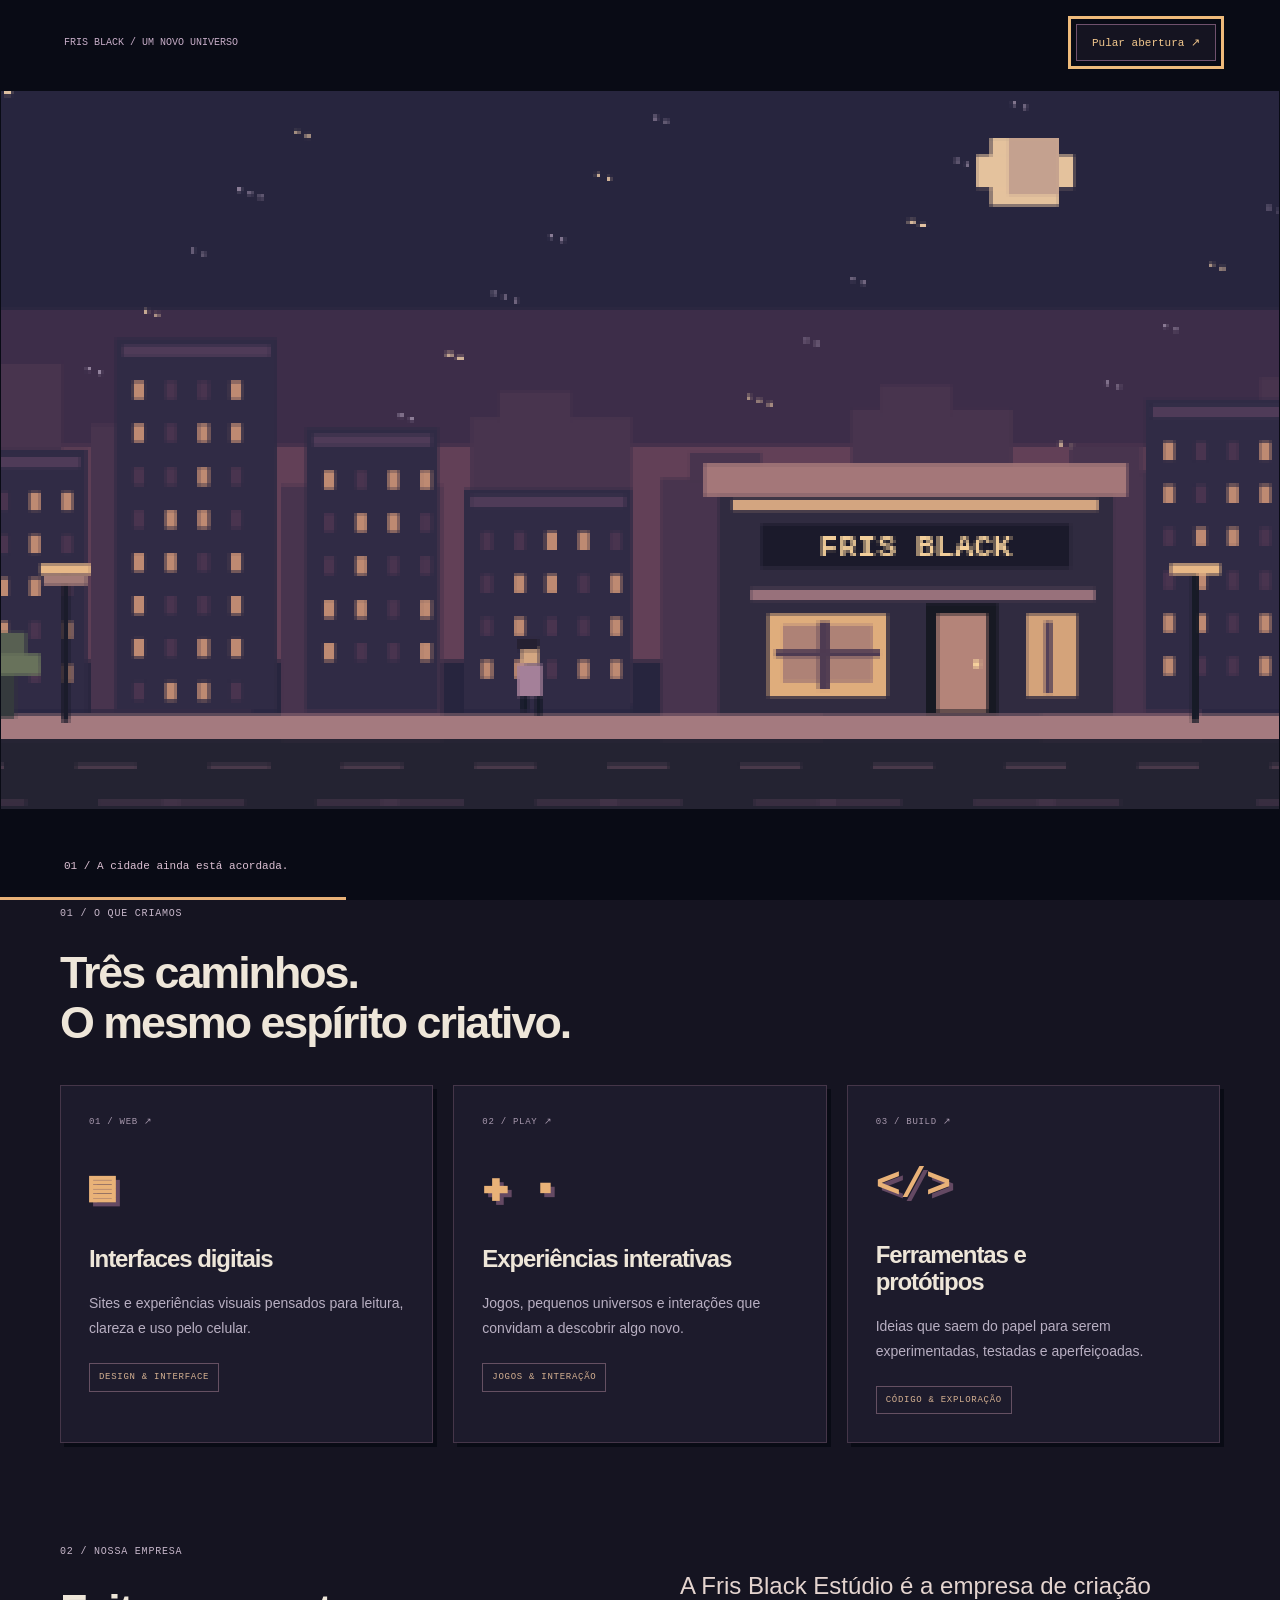
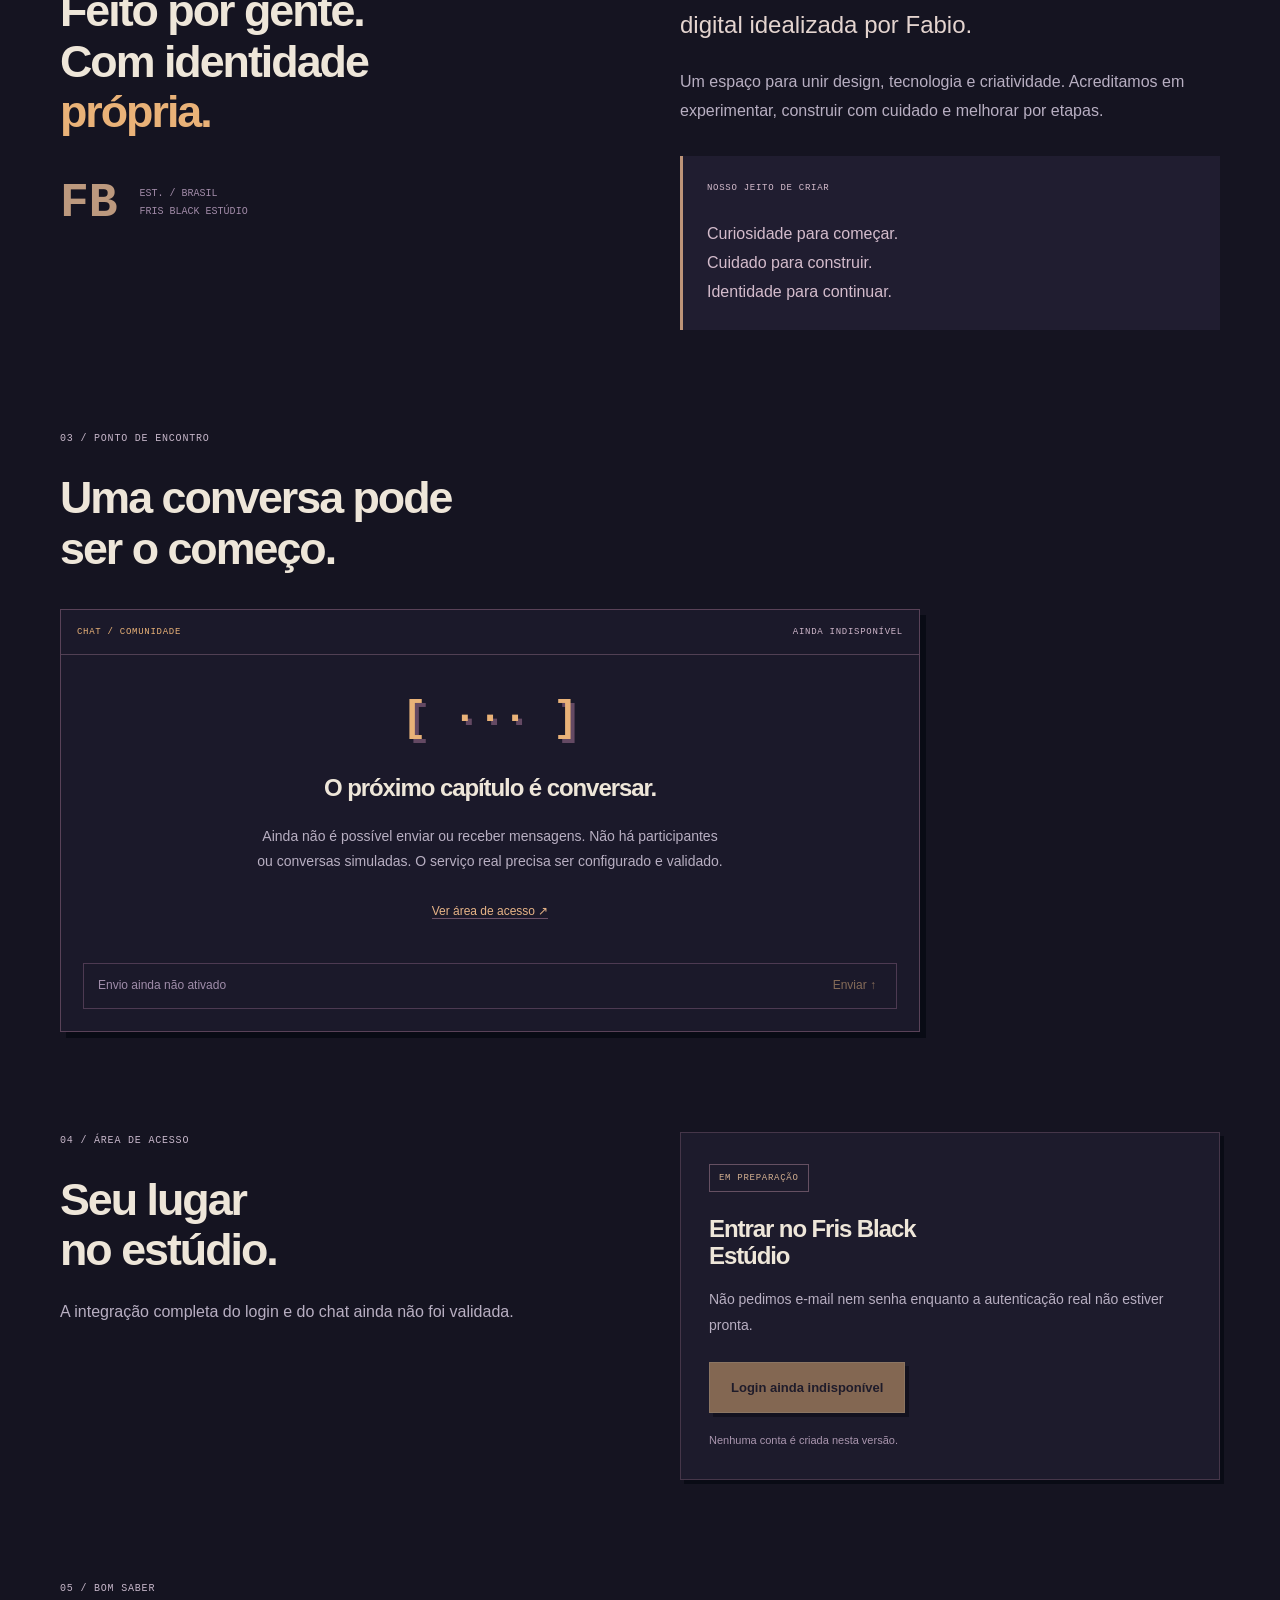
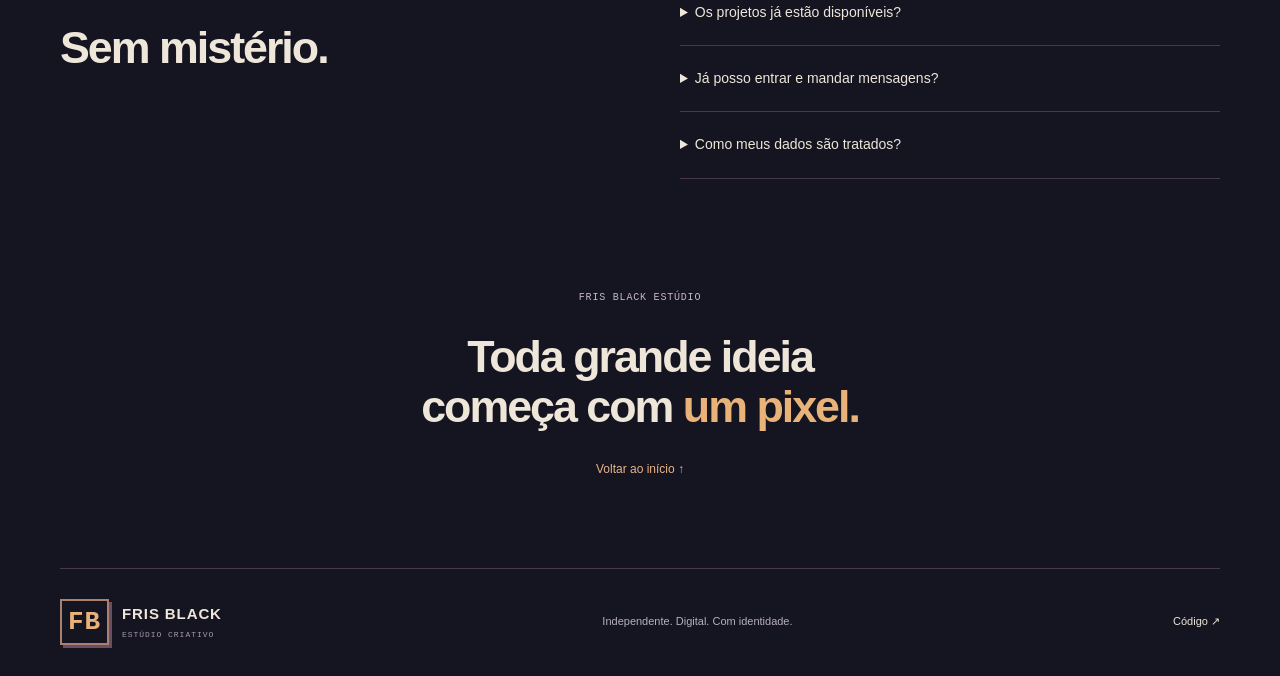
==== commit 07959c60: "Pixel city cinematic intro and studio redesign" ====
--- a/index.html
+++ b/index.html
@@ -1,14 +1 @@
-<!doctype html>
-<html lang="pt-BR"><head><meta charset="utf-8"><meta name="viewport" content="width=device-width,initial-scale=1"><meta name="theme-color" content="#111312"><meta name="description" content="Fris Black Estúdio: nossa empresa de criação digital. Interfaces, experiências interativas e protótipos com identidade própria."><meta name="referrer" content="strict-origin-when-cross-origin"><meta http-equiv="Content-Security-Policy" content="default-src &#39;self&#39;; script-src &#39;self&#39;; style-src &#39;self&#39;; img-src &#39;self&#39; data:; connect-src &#39;none&#39;; object-src &#39;none&#39;; base-uri &#39;none&#39;; form-action &#39;none&#39;"><title>Fris Black Estúdio | Nossa empresa</title><link rel="icon" type="image/svg+xml" href="./favicon.svg"><link rel="stylesheet" href="./styles.css?v=7caf59d"><script src="./app.js" defer></script></head><body>
-<a class="skip" href="#conteudo">Pular para o conteúdo</a><header class="header"><a class="brand" href="#inicio" aria-label="Fris Black Estúdio, início"><img src="./favicon.svg" width="42" height="42" alt=""><span>FRIS BLACK<small>ESTÚDIO</small></span></a><div class="header-actions"><button id="theme" class="icon-button" type="button" aria-label="Ativar modo claro" aria-pressed="false">◐</button><button id="menu" class="menu-button" type="button" aria-controls="navigation" aria-expanded="false">Menu ＋</button></div><nav id="navigation" aria-label="Navegação principal"><a href="#frentes">O que criamos</a><a href="#sobre">Nossa empresa</a><a href="#perguntas">Perguntas</a><a href="#acesso">Entrar ↗</a></nav></header>
-<main id="conteudo"><section class="hero wrap" id="inicio" aria-labelledby="hero-title"><div class="hero-copy"><p class="eyebrow"><span class="dot"></span>NOSSA EMPRESA. NOSSA IDENTIDADE.</p><h1 id="hero-title">Ideias com<br>identidade.<br><em>Criação com<br>propósito.</em></h1><p class="lead">Fris Black Estúdio é a nossa empresa de criação digital, idealizada por Fabio. Design, tecnologia e criatividade no mesmo lugar.</p><div class="hero-actions"><a class="button primary" href="#frentes">Explore o estúdio ↗</a><a class="text-link" href="#sobre">Conheça nossa empresa ↓</a></div></div><div class="visual" role="img" aria-label="Monograma FB original em uma placa escura com detalhes em cobre"><div class="visual-top"><span>FRIS / IDENTIDADE</span><span>01 — ORIGINAL</span></div><div class="plate"><img src="./favicon.svg" width="230" height="230" alt=""><span class="plate-name">FRIS BLACK<br><small>ESTÚDIO CRIATIVO</small></span></div><div class="visual-bottom"><span>DESIGN + TECNOLOGIA</span><span aria-hidden="true">＋</span></div></div><div class="hero-foot"><span>CLAREZA NA FORMA. INTENÇÃO EM CADA DETALHE.</span><span>CRIAÇÃO DIGITAL / BRASIL</span></div></section>
-<section class="section wrap" id="frentes" aria-labelledby="frentes-title"><div class="section-heading"><p class="eyebrow">01 / FRENTES CRIATIVAS</p><h2 id="frentes-title">Diferentes formatos.<br>A mesma identidade.</h2><p>As áreas que dão direção às ideias do estúdio.</p></div><div class="cards"><article class="card"><span class="card-number">01 ↗</span><div class="mini-art interface-art" aria-hidden="true"><i></i><i></i><i></i></div><h3>Interfaces digitais</h3><p>Sites e experiências visuais com foco em leitura, organização e uso pelo celular.</p><span class="tag">DESIGN & WEB</span></article><article class="card"><span class="card-number">02 ↗</span><div class="mini-art play-art" aria-hidden="true">+ ◦</div><h3>Experiências interativas</h3><p>Ideias para jogos, interações e pequenos universos que convidam a explorar.</p><span class="tag">INTERAÇÃO & CRIATIVIDADE</span></article><article class="card"><span class="card-number">03 ↗</span><div class="mini-art code-art" aria-hidden="true">[ fb ]</div><h3>Ferramentas e protótipos</h3><p>Conceitos digitais para experimentar possibilidades, testar e evoluir por etapas.</p><span class="tag">TECNOLOGIA & EXPLORAÇÃO</span></article></div></section>
-<section class="about section wrap" id="sobre" aria-labelledby="sobre-title"><div><p class="eyebrow">02 / NOSSA EMPRESA</p><h2 id="sobre-title">Fris Black Estúdio.<br>Nossa empresa de criação digital.</h2></div><div class="about-copy"><p class="large-copy">Uma empresa idealizada por Fabio para reunir design, tecnologia e criatividade sob uma identidade própria.</p><p>Nossa proposta é explorar ideias, construir com cuidado e melhorar a cada versão. As frentes de criação incluem interfaces, experiências interativas e ferramentas digitais.</p><div class="notice"><strong>Quem está por trás</strong><p>Fabio é o criador da Fris Black Estúdio. Este é o site de apresentação da empresa. Os projetos são desenvolvidos por etapas, sem anunciar como pronto o que ainda está em construção.</p></div></div></section>
-<section class="section wrap faq" id="perguntas" aria-labelledby="faq-title"><div class="section-heading"><p class="eyebrow">03 / SEM COMPLICAÇÃO</p><h2 id="faq-title">Bom saber.</h2></div><div class="faq-list"><details><summary>Posso fazer login ou criar uma conta?</summary><p>A opção Entrar está no menu e leva à área de acesso. A autenticação real ainda não está configurada. Nenhuma conta é criada e nenhuma senha é solicitada ou armazenada nesta versão.</p></details><details><summary>Onde estão os projetos publicados?</summary><p>Esta versão apresenta a identidade e as frentes criativas. Um portfólio será incluído quando houver materiais selecionados para publicação. Os cartões acima não são anúncios de produtos disponíveis.</p></details><details><summary>Como entrar em contato?</summary><p>Os canais oficiais ainda não foram publicados nesta página. Não há formulário de contato nem coleta de mensagens neste site.</p></details><details><summary>O site coleta meus dados?</summary><p>O código desta página não usa analytics, cookies próprios, armazenamento local ou formulários de coleta. A hospedagem do GitHub Pages pode registrar dados técnicos das visitas. Leia a informação de privacidade no rodapé.</p></details></div></section>
-<section class="section wrap" id="acesso" aria-labelledby="acesso-title"><div class="section-heading"><p class="eyebrow">04 / ÁREA DE ACESSO</p><h2 id="acesso-title">Entrar no Fris Black Estúdio</h2><p>A autenticação real ainda não está configurada. Por segurança, este site não pede e-mail ou senha enquanto não houver um serviço de acesso conectado.</p></div><p><a class="text-link" href="#sobre">Conheça nossa empresa ↑</a></p></section>
-<section class="closing wrap"><p class="eyebrow">FRIS BLACK ESTÚDIO</p><h2>O próximo passo<br>começa com uma ideia.</h2><a class="text-link" href="#inicio">Voltar ao início ↑</a></section></main>
-<footer class="footer wrap"><a class="brand footer-brand" href="#inicio"><img src="./favicon.svg" width="32" height="32" alt=""><span>FRIS BLACK<small>ESTÚDIO</small></span></a><p>Nossa empresa de criação digital.</p><div class="footer-links"><button type="button" data-dialog="privacy">Privacidade</button><button type="button" data-dialog="terms">Sobre este site</button><a href="https://github.com/kasulajunio/coroa-viva" target="_blank" rel="noopener noreferrer">Código ↗</a></div></footer>
-<dialog id="privacy" aria-labelledby="privacy-title"><div class="dialog-content"><p class="eyebrow">TRANSPARÊNCIA</p><h2 id="privacy-title">Privacidade</h2><p>Esta página é uma apresentação do Fris Black Estúdio. O código não coleta dados de formulários, não usa rastreadores, cookies próprios nem armazenamento local. A escolha de tema vale apenas enquanto a página está aberta.</p><p>O GitHub Pages hospeda este site e pode registrar informações técnicas, como o endereço IP, conforme sua própria política.</p><a class="text-link" href="https://docs.github.com/pt/site-policy/privacy-policies/github-privacy-statement" target="_blank" rel="noopener noreferrer">Política de privacidade do GitHub ↗</a><button class="button primary close-dialog" type="button">Entendi, fechar</button></div></dialog>
-<dialog id="terms" aria-labelledby="terms-title"><div class="dialog-content"><p class="eyebrow">FRIS BLACK ESTÚDIO</p><h2 id="terms-title">Sobre este site</h2><p>Site de apresentação da empresa Fris Black Estúdio, idealizada por Fabio.</p><p>A opção Entrar leva à área de acesso, mas a autenticação ainda não está ativada. Não há contas, coleta de senhas, pagamentos, contratação automática ou envio de mensagens. As frentes criativas são áreas de interesse e não garantias de produtos concluídos. Não há afiliação com o Google.</p><button class="button primary close-dialog" type="button">Fechar</button></div></dialog>
-<noscript><p class="no-script wrap">O conteúdo e as perguntas funcionam sem JavaScript. Para os botões de tema e informações do rodapé, ative JavaScript. Esta página não coleta dados; a hospedagem segue a política de privacidade do GitHub.</p></noscript>
-</body></html>
+<!doctype html><html lang="pt-BR"><head><meta charset="utf-8"><meta name="viewport" content="width=device-width,initial-scale=1"><meta name="theme-color" content="#151421"><meta name="description" content="Fris Black Estúdio. Design, tecnologia e criação digital. Uma empresa idealizada por Fabio."><title>Fris Black Estúdio | Nosso universo</title><link rel="icon" href="favicon.svg"><link rel="stylesheet" href="pixel.css?v=1"><script defer src="pixel.js?v=1"></script></head><body><div id="intro" role="dialog" aria-modal="true" aria-label="Abertura de oito segundos" hidden><div class="film-head"><span>FRIS BLACK / UM NOVO UNIVERSO</span><button id="skip" type="button">Pular abertura ↗</button></div><canvas id="film" width="384" height="216" aria-hidden="true"></canvas><p id="caption" aria-live="polite">01 / A cidade ainda está acordada.</p><div id="progress"></div></div><div id="site"><a class="skip-link" href="#conteudo">Pular para o conteúdo</a><header class="wrap"><a class="brand" href="#inicio"><b>FB</b><span>FRIS BLACK<small>ESTÚDIO CRIATIVO</small></span></a><button id="menu" aria-expanded="false" aria-controls="nav" type="button">Menu +</button><nav id="nav" aria-label="Navegação principal"><a href="#criacoes">Criações</a><a href="#sobre">O estúdio</a><a href="#comunidade">Comunidade</a><a class="access-link" href="#acesso">Entrar ↗</a></nav></header><main id="conteudo"><section class="hero wrap" id="inicio"><div><p class="eyebrow">▪ DESIGN + CÓDIGO + IMAGINAÇÃO</p><h1>Pequenos pixels.<br>Grandes<br><em>possibilidades.</em></h1><p class="lead">Somos a Fris Black Estúdio. Transformamos ideias em interfaces, experiências e ferramentas com identidade própria.</p><div class="actions"><a class="button" href="#criacoes">Explorar o estúdio ↗</a><button id="replay" type="button" hidden>▶ Ver abertura · 8s</button></div><p class="micro">UM ESTÚDIO INDEPENDENTE. UM UNIVERSO EM CONSTRUÇÃO.</p></div><figure class="city-window"><div class="window-bar"><span>▪ ▪ ▪</span><span>FRIS_BLACK / NOSSO_MUNDO</span></div><canvas id="city" width="384" height="216" role="img" aria-label="Cidade noturna pixel art com lua, janelas acesas e estúdio iluminado">Cidade noturna em pixel art.</canvas><figcaption>UM LUGAR PARA CRIAR <span>BRASIL / DIGITAL</span></figcaption></figure><div class="hero-foot"><span>CRIADO COM INTENÇÃO. EVOLUINDO A CADA VERSÃO.</span><a href="#criacoes">CONTINUE EXPLORANDO ↓</a></div></section><section class="wrap section" id="criacoes"><p class="eyebrow">01 / O QUE CRIAMOS</p><h2>Três caminhos.<br>O mesmo espírito criativo.</h2><div class="cards"><article><p class="micro">01 / WEB ↗</p><div class="pixel-icon" aria-hidden="true">▤</div><h3>Interfaces digitais</h3><p>Sites e experiências visuais pensados para leitura, clareza e uso pelo celular.</p><span class="tag">DESIGN & INTERFACE</span></article><article><p class="micro">02 / PLAY ↗</p><div class="pixel-icon" aria-hidden="true">✚ ▪</div><h3>Experiências interativas</h3><p>Jogos, pequenos universos e interações que convidam a descobrir algo novo.</p><span class="tag">JOGOS & INTERAÇÃO</span></article><article><p class="micro">03 / BUILD ↗</p><div class="pixel-icon" aria-hidden="true">&lt;/&gt;</div><h3>Ferramentas e protótipos</h3><p>Ideias que saem do papel para serem experimentadas, testadas e aperfeiçoadas.</p><span class="tag">CÓDIGO & EXPLORAÇÃO</span></article></div></section><section class="wrap section two-columns" id="sobre"><div><p class="eyebrow">02 / NOSSA EMPRESA</p><h2>Feito por gente.<br>Com identidade<br><em>própria.</em></h2><div class="stamp">FB <small>EST. / BRASIL<br>FRIS BLACK ESTÚDIO</small></div></div><div><p class="large">A Fris Black Estúdio é a empresa de criação digital idealizada por Fabio.</p><p>Um espaço para unir design, tecnologia e criatividade. Acreditamos em experimentar, construir com cuidado e melhorar por etapas.</p><div class="note"><p class="eyebrow">NOSSO JEITO DE CRIAR</p><p>Curiosidade para começar.<br>Cuidado para construir.<br>Identidade para continuar.</p></div></div></section><section class="wrap section" id="comunidade"><p class="eyebrow">03 / PONTO DE ENCONTRO</p><h2>Uma conversa pode<br>ser o começo.</h2><div class="chat"><div class="window-bar"><span>CHAT / COMUNIDADE</span><span>AINDA INDISPONÍVEL</span></div><div class="empty"><div class="pixel-icon" aria-hidden="true">[ ··· ]</div><h3>O próximo capítulo é conversar.</h3><p>Ainda não é possível enviar ou receber mensagens. Não há participantes ou conversas simuladas. O serviço real precisa ser configurado e validado.</p><a href="#acesso">Ver área de acesso ↗</a></div><div class="compose"><span>Envio ainda não ativado</span><button type="button" disabled>Enviar ↑</button></div></div></section><section class="wrap section two-columns" id="acesso"><div><p class="eyebrow">04 / ÁREA DE ACESSO</p><h2>Seu lugar<br>no estúdio.</h2><p>A integração completa do login e do chat ainda não foi validada.</p></div><article><span class="tag">EM PREPARAÇÃO</span><h3>Entrar no Fris Black Estúdio</h3><p>Não pedimos e-mail nem senha enquanto a autenticação real não estiver pronta.</p><button class="button" type="button" disabled>Login ainda indisponível</button><small>Nenhuma conta é criada nesta versão.</small></article></section><section class="wrap section two-columns"><div><p class="eyebrow">05 / BOM SABER</p><h2>Sem mistério.</h2></div><div><details><summary>Os projetos já estão disponíveis?</summary><p>Os cartões apresentam áreas de criação, não produtos concluídos. Um portfólio será publicado quando houver projetos selecionados.</p></details><details><summary>Já posso entrar e mandar mensagens?</summary><p>Ainda não. As áreas estão visíveis, mas login e envio de mensagens permanecem desativados até a integração ser validada.</p></details><details><summary>Como meus dados são tratados?</summary><p>Este site não coleta senhas ou mensagens, não usa analytics nem armazenamento local. O GitHub Pages pode registrar informações técnicas das visitas. A abertura é silenciosa e respeita a preferência por movimento reduzido.</p><a href="https://docs.github.com/pt/site-policy/privacy-policies/github-privacy-statement" target="_blank" rel="noopener noreferrer">Privacidade do GitHub ↗</a></details></div></section><section class="wrap closing"><p class="eyebrow">FRIS BLACK ESTÚDIO</p><h2>Toda grande ideia<br>começa com <em>um pixel.</em></h2><a href="#inicio">Voltar ao início ↑</a></section></main><footer class="wrap"><a class="brand" href="#inicio"><b>FB</b><span>FRIS BLACK<small>ESTÚDIO CRIATIVO</small></span></a><p>Independente. Digital. Com identidade.</p><a href="https://github.com/kasulajunio/coroa-viva" target="_blank" rel="noopener noreferrer">Código ↗</a></footer><noscript><p class="wrap">Conteúdo disponível sem JavaScript. A abertura precisa de JavaScript. Login e chat ainda não estão ativos.</p></noscript></div></body></html>
--- a/pixel.css
+++ b/pixel.css
@@ -0,0 +1 @@
+*{box-sizing:border-box}html{scroll-behavior:smooth;scroll-padding-top:24px}body{margin:0;background:#151421;color:#eee6d9;font:16px/1.8 Arial,Helvetica,sans-serif}a{color:inherit;text-decoration:none}button{font:inherit;color:inherit;background:none;border:0;cursor:pointer}button:disabled{opacity:.5;cursor:not-allowed}a,button,summary{touch-action:manipulation}a:focus-visible,button:focus-visible,summary:focus-visible{outline:3px solid #efbb7b;outline-offset:5px}p,h1,h2,h3,figure{margin:0}p{color:#b8afc2}h1,h2,h3{line-height:1.12;letter-spacing:-.045em}h1{font-size:clamp(37px,5vw,68px)}h2{font-size:clamp(30px,3.5vw,46px)}h3{font-size:24px}em{color:#e9b278;font-style:normal}.wrap{width:min(1160px,calc(100% - 64px));margin-inline:auto}header{min-height:110px;display:flex;align-items:center;justify-content:space-between;gap:25px;border-bottom:1px solid #393144}.brand{display:flex;align-items:center;gap:13px;font-size:15px;font-weight:800;line-height:1.2;letter-spacing:.06em}.brand b{font:900 26px monospace;color:#e9b278;border:2px solid #aa816e;padding:6px;box-shadow:3px 3px 0 #685062}.brand small{font:8px monospace;color:#a998b3;margin-top:7px;display:block;letter-spacing:.12em}nav{display:flex;gap:28px;align-items:center;font-size:13px;color:#d0c2d5}.access-link{border:1px solid #6f565f;padding:9px 18px;color:#edbd87}#menu{display:none}.hero{display:grid;grid-template-columns:1fr 1fr;align-items:center;gap:52px 36px;padding-top:76px}.eyebrow,.micro,.tag,.window-bar,.hero-foot,figcaption{font-family:monospace;letter-spacing:.08em;font-size:10px}.eyebrow{color:#c6b6c9;margin-bottom:24px}.lead{max-width:440px;margin-top:26px;font-size:17px}.actions{display:flex;align-items:center;flex-wrap:wrap;gap:24px;margin:32px 0 28px}.button{display:inline-block;padding:13px 21px;background:#e9b278;color:#221d2a;border:1px solid #f9ce98;box-shadow:4px 4px 0 #080913;font-size:13px;font-weight:700}.actions button{font-size:12px;border-bottom:1px solid #6b5167;padding:5px 0;color:#dfc3ae}.micro{font-size:9px;color:#a798ad}.city-window{border:1px solid #675065;background:#1d1c2e;box-shadow:8px 8px 0 #090b15}.window-bar{padding:14px 16px;display:flex;justify-content:space-between;gap:12px;font-size:9px;border-bottom:1px solid #514054;color:#cdb5c9}.window-bar>span:first-child{color:#e9b278}canvas{display:block;width:100%;image-rendering:pixelated;aspect-ratio:384/216}figcaption{display:flex;justify-content:space-between;padding:14px;font-size:8px;border-top:1px solid #514054;color:#cbb5c9}.hero-foot{grid-column:1/-1;display:flex;justify-content:space-between;gap:20px;padding:23px 0;border-block:1px solid #393144;font-size:9px;color:#9b8ba6}.section{padding-top:100px}.cards{display:grid;grid-template-columns:repeat(3,1fr);gap:20px;margin-top:38px}article{border:1px solid #453649;background:#1d1b2c;box-shadow:4px 4px 0 #090b15;padding:28px}article>p:not(.micro){font-size:14px;margin-top:18px}article small{display:block;font-size:11px;color:#aa96af;margin-top:18px}.pixel-icon{font:bold 42px monospace;color:#e9b278;margin:32px 0;text-shadow:4px 4px #644963}article h3{max-width:260px}.tag{display:inline-block;font-size:9px;color:#d4b091;border:1px solid #655062;padding:5px 9px;margin:22px 0 0}.two-columns{display:grid;grid-template-columns:1fr 1fr;gap:80px}.two-columns>div>p:not(.eyebrow){margin-top:24px}.two-columns .large{font-size:24px;line-height:1.6;color:#e4d4cf}.note{border-left:3px solid #bd9478;background:#201d30;padding:24px;margin-top:30px}.note p{color:#d4bccc}.note .eyebrow{font-size:9px}.stamp{display:flex;align-items:center;gap:22px;color:#bc997e;font:bold 48px monospace;margin-top:40px}.stamp small{font:10px/1.8 monospace;color:#a08aa7}.chat{max-width:860px;background:#1b192a;border:1px solid #594258;margin-top:36px;box-shadow:6px 6px 0 #090b15}.empty{text-align:center;padding:8px 28px 38px}.empty p{max-width:470px;font-size:14px;margin:22px auto}.empty a{font-size:12px;color:#e7b487;border-bottom:1px solid #6b5167}.compose{display:flex;align-items:center;justify-content:space-between;margin:0 22px 22px;padding:10px 14px;border:1px solid #4d3a52;color:#a08daa;font-size:12px}.compose button{color:#edbd87}#acesso .tag{margin:0 0 24px}#acesso .button{margin-top:24px}details{border-bottom:1px solid #4b3650;padding:20px 0}summary{cursor:pointer;font-size:14px}details p{font-size:14px;margin-top:16px}.closing{text-align:center;padding-block:110px 85px}.closing a{display:inline-block;margin-top:28px;font-size:12px;color:#e7b487}footer{border-top:1px solid #49374c;display:flex;justify-content:space-between;align-items:center;gap:24px;padding-block:30px}footer p,footer>a:last-child{font-size:11px}.skip-link{position:absolute;top:-100px;background:#e9b278;color:#111;padding:14px;z-index:100}.skip-link:focus{top:10px}#intro{position:fixed;inset:0;z-index:90;background:#090b15;display:flex;align-items:center;justify-content:center;flex-direction:column}#film{width:min(100vw,142vh);max-height:80vh}.film-head{position:absolute;left:5%;right:5%;top:24px;display:flex;align-items:center;justify-content:space-between;gap:20px;font:10px monospace;color:#c6adc7}.film-head button{font:11px monospace;border:1px solid #70516d;padding:11px 15px;background:#151421;color:#f2c78d}#caption{position:absolute;bottom:28px;left:5%;font:11px monospace;color:#dcc0d3}#progress{position:absolute;bottom:0;left:0;height:3px;background:#e9b278;width:0}[hidden]{display:none!important}@media(max-width:800px){.wrap{width:calc(100% - 40px)}.hero{gap:38px 24px}.cards{gap:12px}article{padding:20px}h3{font-size:21px}.two-columns{gap:36px}nav{gap:16px}footer p{display:none}}@media(max-width:640px){.wrap{width:calc(100% - 36px)}header{min-height:84px;flex-wrap:wrap;gap:0}.brand{font-size:13px}.brand b{font-size:22px}#menu{display:block;border:1px solid #654a65;padding:8px 12px;font:12px monospace}nav{display:none;flex-basis:100%;padding:22px 0;flex-direction:column;align-items:stretch;gap:18px}nav.open{display:flex}.hero{grid-template-columns:1fr;padding-top:44px;gap:38px}h1{font-size:clamp(37px,10.7vw,56px)}.lead{font-size:16px}.hero-foot{flex-direction:column;font-size:8px}.city-window{margin-right:6px}.section{padding-top:72px}.cards,.two-columns{grid-template-columns:1fr;gap:22px}article{padding:26px}h3{font-size:25px}.two-columns .large{font-size:22px}.chat .window-bar{font-size:7px}.compose{margin:0 12px 12px;font-size:11px}footer{flex-wrap:wrap}.film-head{left:18px;right:18px;font-size:8px}.film-head>span{max-width:115px}#caption{left:18px;font-size:10px}#film{width:100vw;max-height:none}.closing{padding-block:80px 60px}}@media(prefers-reduced-motion:reduce){html{scroll-behavior:auto}*{animation:none!important;transition:none!important}}
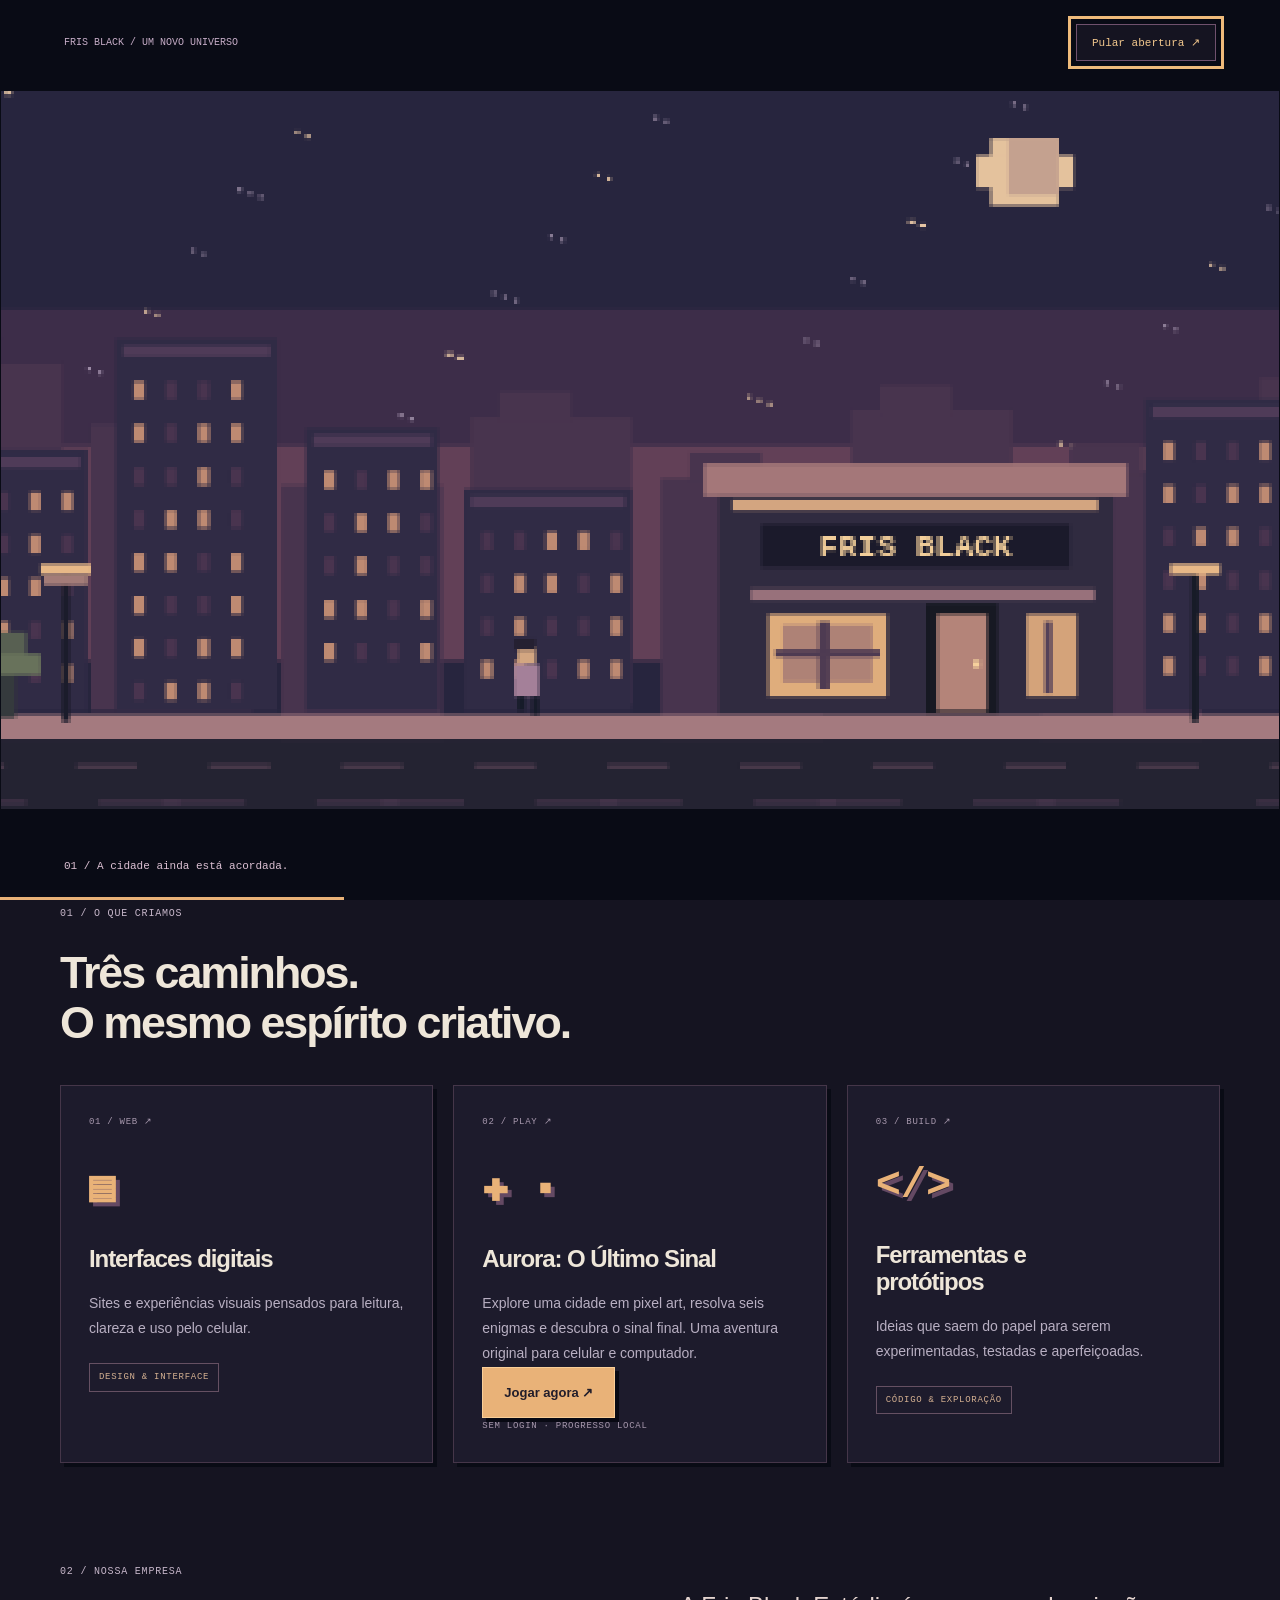
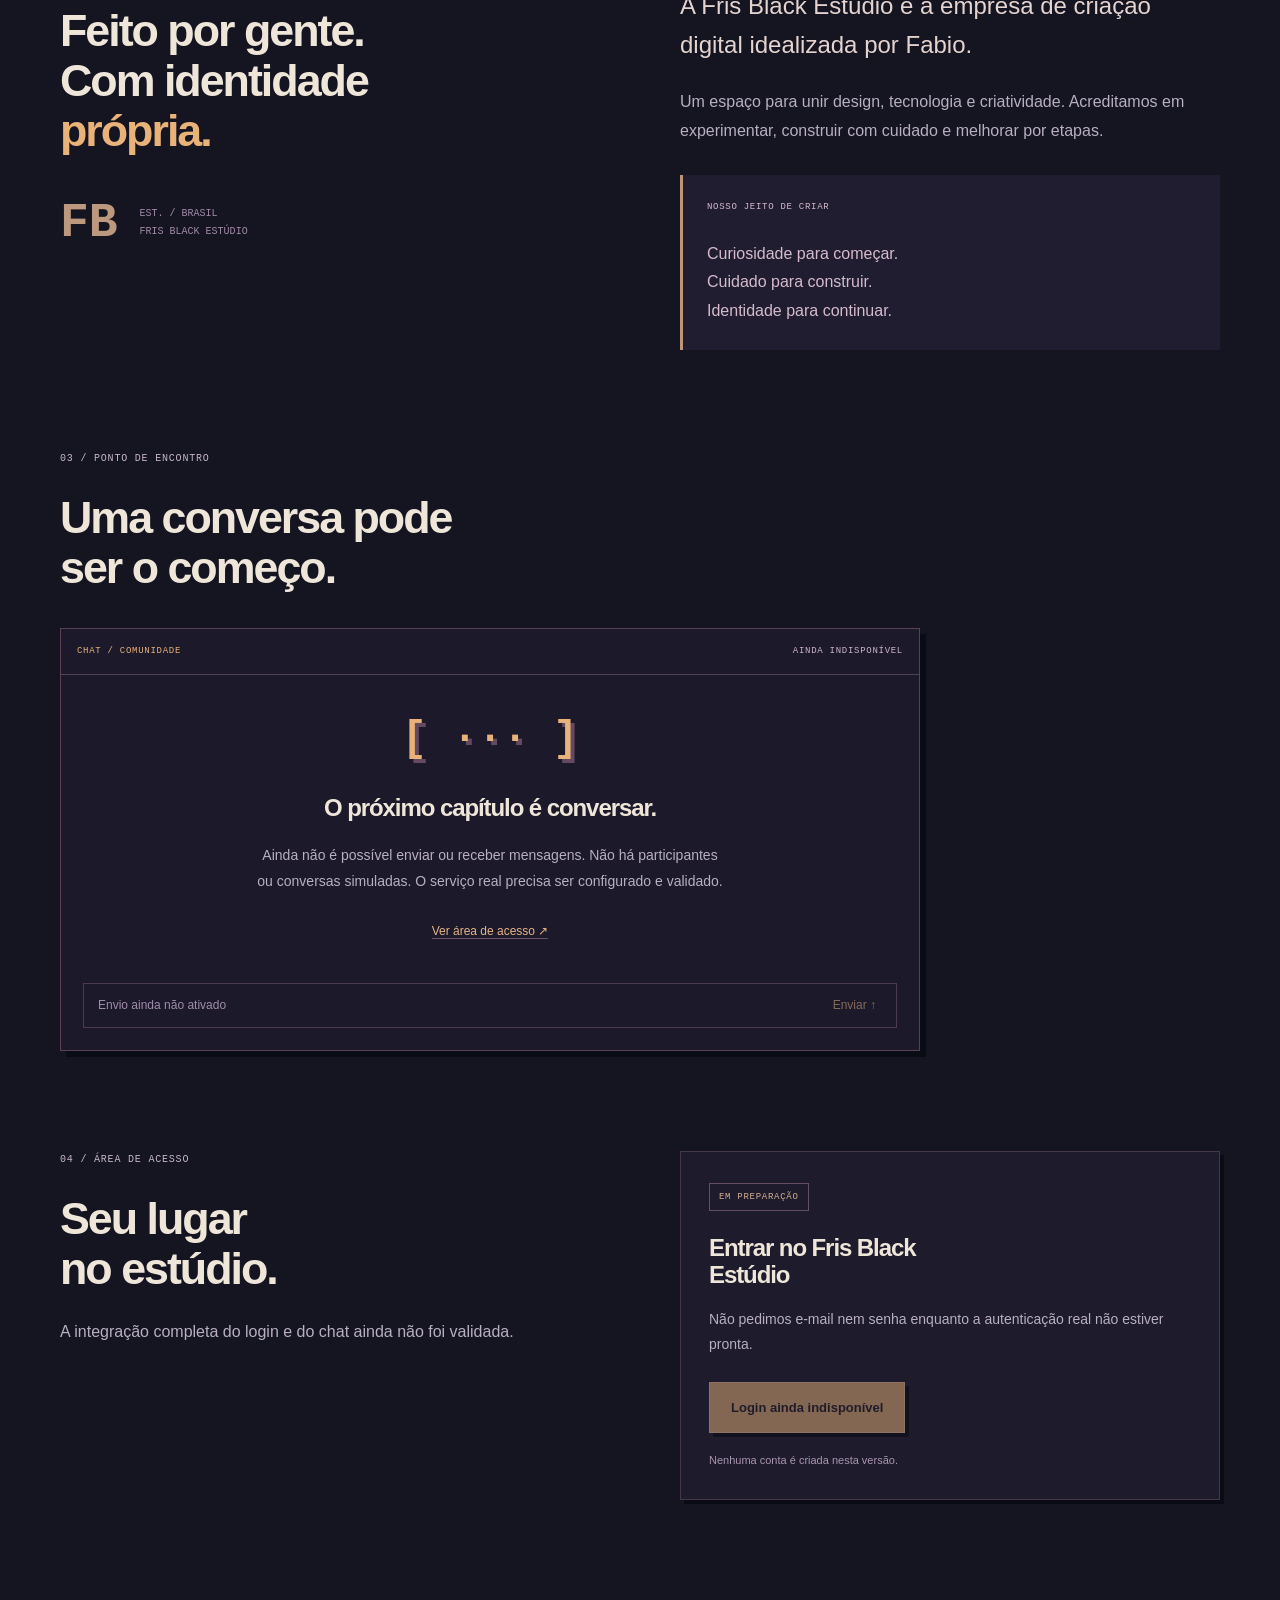
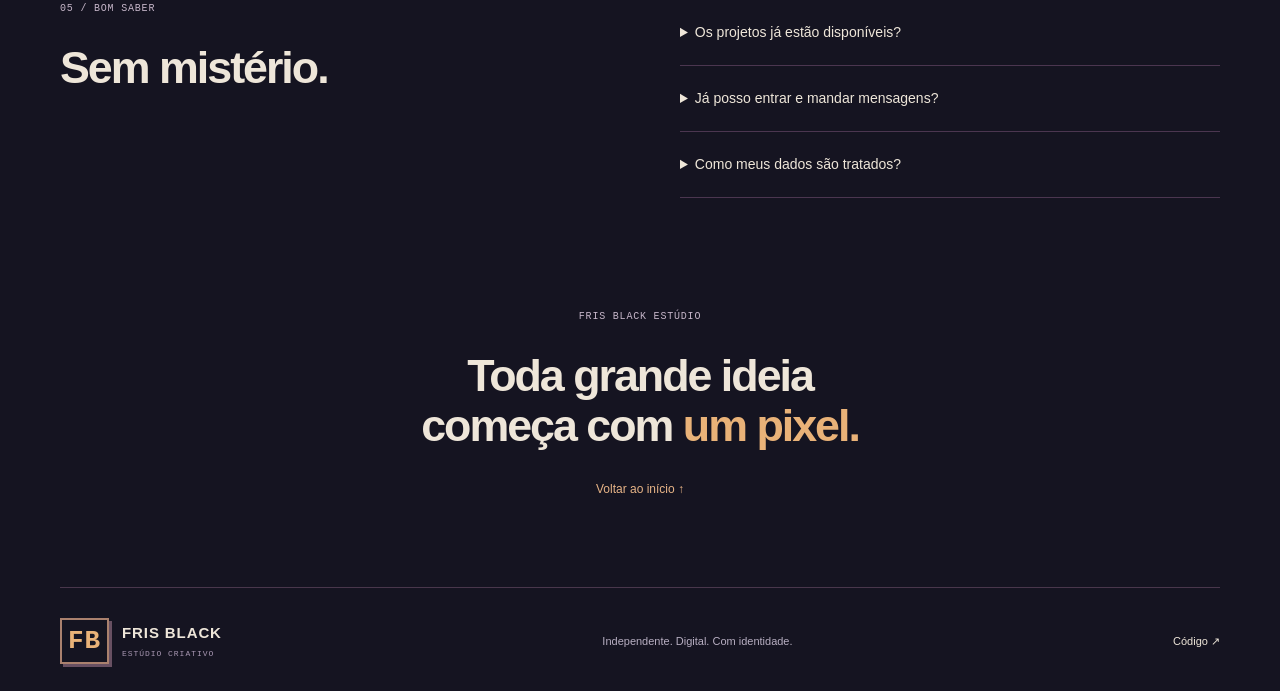
==== commit 74110a15: "Feature Aurora game on studio homepage and update privacy notes" ====
--- a/index.html
+++ b/index.html
@@ -1 +1 @@
-<!doctype html><html lang="pt-BR"><head><meta charset="utf-8"><meta name="viewport" content="width=device-width,initial-scale=1"><meta name="theme-color" content="#151421"><meta name="description" content="Fris Black Estúdio. Design, tecnologia e criação digital. Uma empresa idealizada por Fabio."><title>Fris Black Estúdio | Nosso universo</title><link rel="icon" href="favicon.svg"><link rel="stylesheet" href="pixel.css?v=1"><script defer src="pixel.js?v=1"></script></head><body><div id="intro" role="dialog" aria-modal="true" aria-label="Abertura de oito segundos" hidden><div class="film-head"><span>FRIS BLACK / UM NOVO UNIVERSO</span><button id="skip" type="button">Pular abertura ↗</button></div><canvas id="film" width="384" height="216" aria-hidden="true"></canvas><p id="caption" aria-live="polite">01 / A cidade ainda está acordada.</p><div id="progress"></div></div><div id="site"><a class="skip-link" href="#conteudo">Pular para o conteúdo</a><header class="wrap"><a class="brand" href="#inicio"><b>FB</b><span>FRIS BLACK<small>ESTÚDIO CRIATIVO</small></span></a><button id="menu" aria-expanded="false" aria-controls="nav" type="button">Menu +</button><nav id="nav" aria-label="Navegação principal"><a href="#criacoes">Criações</a><a href="#sobre">O estúdio</a><a href="#comunidade">Comunidade</a><a class="access-link" href="#acesso">Entrar ↗</a></nav></header><main id="conteudo"><section class="hero wrap" id="inicio"><div><p class="eyebrow">▪ DESIGN + CÓDIGO + IMAGINAÇÃO</p><h1>Pequenos pixels.<br>Grandes<br><em>possibilidades.</em></h1><p class="lead">Somos a Fris Black Estúdio. Transformamos ideias em interfaces, experiências e ferramentas com identidade própria.</p><div class="actions"><a class="button" href="#criacoes">Explorar o estúdio ↗</a><button id="replay" type="button" hidden>▶ Ver abertura · 8s</button></div><p class="micro">UM ESTÚDIO INDEPENDENTE. UM UNIVERSO EM CONSTRUÇÃO.</p></div><figure class="city-window"><div class="window-bar"><span>▪ ▪ ▪</span><span>FRIS_BLACK / NOSSO_MUNDO</span></div><canvas id="city" width="384" height="216" role="img" aria-label="Cidade noturna pixel art com lua, janelas acesas e estúdio iluminado">Cidade noturna em pixel art.</canvas><figcaption>UM LUGAR PARA CRIAR <span>BRASIL / DIGITAL</span></figcaption></figure><div class="hero-foot"><span>CRIADO COM INTENÇÃO. EVOLUINDO A CADA VERSÃO.</span><a href="#criacoes">CONTINUE EXPLORANDO ↓</a></div></section><section class="wrap section" id="criacoes"><p class="eyebrow">01 / O QUE CRIAMOS</p><h2>Três caminhos.<br>O mesmo espírito criativo.</h2><div class="cards"><article><p class="micro">01 / WEB ↗</p><div class="pixel-icon" aria-hidden="true">▤</div><h3>Interfaces digitais</h3><p>Sites e experiências visuais pensados para leitura, clareza e uso pelo celular.</p><span class="tag">DESIGN & INTERFACE</span></article><article><p class="micro">02 / PLAY ↗</p><div class="pixel-icon" aria-hidden="true">✚ ▪</div><h3>Experiências interativas</h3><p>Jogos, pequenos universos e interações que convidam a descobrir algo novo.</p><span class="tag">JOGOS & INTERAÇÃO</span></article><article><p class="micro">03 / BUILD ↗</p><div class="pixel-icon" aria-hidden="true">&lt;/&gt;</div><h3>Ferramentas e protótipos</h3><p>Ideias que saem do papel para serem experimentadas, testadas e aperfeiçoadas.</p><span class="tag">CÓDIGO & EXPLORAÇÃO</span></article></div></section><section class="wrap section two-columns" id="sobre"><div><p class="eyebrow">02 / NOSSA EMPRESA</p><h2>Feito por gente.<br>Com identidade<br><em>própria.</em></h2><div class="stamp">FB <small>EST. / BRASIL<br>FRIS BLACK ESTÚDIO</small></div></div><div><p class="large">A Fris Black Estúdio é a empresa de criação digital idealizada por Fabio.</p><p>Um espaço para unir design, tecnologia e criatividade. Acreditamos em experimentar, construir com cuidado e melhorar por etapas.</p><div class="note"><p class="eyebrow">NOSSO JEITO DE CRIAR</p><p>Curiosidade para começar.<br>Cuidado para construir.<br>Identidade para continuar.</p></div></div></section><section class="wrap section" id="comunidade"><p class="eyebrow">03 / PONTO DE ENCONTRO</p><h2>Uma conversa pode<br>ser o começo.</h2><div class="chat"><div class="window-bar"><span>CHAT / COMUNIDADE</span><span>AINDA INDISPONÍVEL</span></div><div class="empty"><div class="pixel-icon" aria-hidden="true">[ ··· ]</div><h3>O próximo capítulo é conversar.</h3><p>Ainda não é possível enviar ou receber mensagens. Não há participantes ou conversas simuladas. O serviço real precisa ser configurado e validado.</p><a href="#acesso">Ver área de acesso ↗</a></div><div class="compose"><span>Envio ainda não ativado</span><button type="button" disabled>Enviar ↑</button></div></div></section><section class="wrap section two-columns" id="acesso"><div><p class="eyebrow">04 / ÁREA DE ACESSO</p><h2>Seu lugar<br>no estúdio.</h2><p>A integração completa do login e do chat ainda não foi validada.</p></div><article><span class="tag">EM PREPARAÇÃO</span><h3>Entrar no Fris Black Estúdio</h3><p>Não pedimos e-mail nem senha enquanto a autenticação real não estiver pronta.</p><button class="button" type="button" disabled>Login ainda indisponível</button><small>Nenhuma conta é criada nesta versão.</small></article></section><section class="wrap section two-columns"><div><p class="eyebrow">05 / BOM SABER</p><h2>Sem mistério.</h2></div><div><details><summary>Os projetos já estão disponíveis?</summary><p>Os cartões apresentam áreas de criação, não produtos concluídos. Um portfólio será publicado quando houver projetos selecionados.</p></details><details><summary>Já posso entrar e mandar mensagens?</summary><p>Ainda não. As áreas estão visíveis, mas login e envio de mensagens permanecem desativados até a integração ser validada.</p></details><details><summary>Como meus dados são tratados?</summary><p>Este site não coleta senhas ou mensagens, não usa analytics nem armazenamento local. O GitHub Pages pode registrar informações técnicas das visitas. A abertura é silenciosa e respeita a preferência por movimento reduzido.</p><a href="https://docs.github.com/pt/site-policy/privacy-policies/github-privacy-statement" target="_blank" rel="noopener noreferrer">Privacidade do GitHub ↗</a></details></div></section><section class="wrap closing"><p class="eyebrow">FRIS BLACK ESTÚDIO</p><h2>Toda grande ideia<br>começa com <em>um pixel.</em></h2><a href="#inicio">Voltar ao início ↑</a></section></main><footer class="wrap"><a class="brand" href="#inicio"><b>FB</b><span>FRIS BLACK<small>ESTÚDIO CRIATIVO</small></span></a><p>Independente. Digital. Com identidade.</p><a href="https://github.com/kasulajunio/coroa-viva" target="_blank" rel="noopener noreferrer">Código ↗</a></footer><noscript><p class="wrap">Conteúdo disponível sem JavaScript. A abertura precisa de JavaScript. Login e chat ainda não estão ativos.</p></noscript></div></body></html>+<!doctype html><html lang="pt-BR"><head><meta charset="utf-8"><meta name="viewport" content="width=device-width,initial-scale=1"><meta name="theme-color" content="#151421"><meta name="description" content="Fris Black Estúdio. Design, tecnologia e criação digital. Uma empresa idealizada por Fabio."><title>Fris Black Estúdio | Nosso universo</title><link rel="icon" href="favicon.svg"><link rel="stylesheet" href="pixel.css?v=1"><script defer src="pixel.js?v=1"></script></head><body><div id="intro" role="dialog" aria-modal="true" aria-label="Abertura de oito segundos" hidden><div class="film-head"><span>FRIS BLACK / UM NOVO UNIVERSO</span><button id="skip" type="button">Pular abertura ↗</button></div><canvas id="film" width="384" height="216" aria-hidden="true"></canvas><p id="caption" aria-live="polite">01 / A cidade ainda está acordada.</p><div id="progress"></div></div><div id="site"><a class="skip-link" href="#conteudo">Pular para o conteúdo</a><header class="wrap"><a class="brand" href="#inicio"><b>FB</b><span>FRIS BLACK<small>ESTÚDIO CRIATIVO</small></span></a><button id="menu" aria-expanded="false" aria-controls="nav" type="button">Menu +</button><nav id="nav" aria-label="Navegação principal"><a href="#criacoes">Criações</a><a href="jogos/aurora/">Jogar Aurora ↗</a><a href="#sobre">O estúdio</a><a href="#comunidade">Comunidade</a><a class="access-link" href="#acesso">Entrar ↗</a></nav></header><main id="conteudo"><section class="hero wrap" id="inicio"><div><p class="eyebrow">▪ DESIGN + CÓDIGO + IMAGINAÇÃO</p><h1>Pequenos pixels.<br>Grandes<br><em>possibilidades.</em></h1><p class="lead">Somos a Fris Black Estúdio. Transformamos ideias em interfaces, experiências e ferramentas com identidade própria.</p><div class="actions"><a class="button" href="jogos/aurora/">Jogar Aurora ↗</a><button id="replay" type="button" hidden>▶ Ver abertura · 8s</button></div><p class="micro">UM ESTÚDIO INDEPENDENTE. UM UNIVERSO EM CONSTRUÇÃO.</p></div><figure class="city-window"><div class="window-bar"><span>▪ ▪ ▪</span><span>FRIS_BLACK / NOSSO_MUNDO</span></div><canvas id="city" width="384" height="216" role="img" aria-label="Cidade noturna pixel art com lua, janelas acesas e estúdio iluminado">Cidade noturna em pixel art.</canvas><figcaption>UM LUGAR PARA CRIAR <span>BRASIL / DIGITAL</span></figcaption></figure><div class="hero-foot"><span>CRIADO COM INTENÇÃO. EVOLUINDO A CADA VERSÃO.</span><a href="#criacoes">CONTINUE EXPLORANDO ↓</a></div></section><section class="wrap section" id="criacoes"><p class="eyebrow">01 / O QUE CRIAMOS</p><h2>Três caminhos.<br>O mesmo espírito criativo.</h2><div class="cards"><article><p class="micro">01 / WEB ↗</p><div class="pixel-icon" aria-hidden="true">▤</div><h3>Interfaces digitais</h3><p>Sites e experiências visuais pensados para leitura, clareza e uso pelo celular.</p><span class="tag">DESIGN & INTERFACE</span></article><article><p class="micro">02 / PLAY ↗</p><div class="pixel-icon" aria-hidden="true">✚ ▪</div><h3>Aurora: O Último Sinal</h3><p>Explore uma cidade em pixel art, resolva seis enigmas e descubra o sinal final. Uma aventura original para celular e computador.</p><a class="button" href="jogos/aurora/">Jogar agora ↗</a><p class="micro">SEM LOGIN · PROGRESSO LOCAL</p></article><article><p class="micro">03 / BUILD ↗</p><div class="pixel-icon" aria-hidden="true">&lt;/&gt;</div><h3>Ferramentas e protótipos</h3><p>Ideias que saem do papel para serem experimentadas, testadas e aperfeiçoadas.</p><span class="tag">CÓDIGO & EXPLORAÇÃO</span></article></div></section><section class="wrap section two-columns" id="sobre"><div><p class="eyebrow">02 / NOSSA EMPRESA</p><h2>Feito por gente.<br>Com identidade<br><em>própria.</em></h2><div class="stamp">FB <small>EST. / BRASIL<br>FRIS BLACK ESTÚDIO</small></div></div><div><p class="large">A Fris Black Estúdio é a empresa de criação digital idealizada por Fabio.</p><p>Um espaço para unir design, tecnologia e criatividade. Acreditamos em experimentar, construir com cuidado e melhorar por etapas.</p><div class="note"><p class="eyebrow">NOSSO JEITO DE CRIAR</p><p>Curiosidade para começar.<br>Cuidado para construir.<br>Identidade para continuar.</p></div></div></section><section class="wrap section" id="comunidade"><p class="eyebrow">03 / PONTO DE ENCONTRO</p><h2>Uma conversa pode<br>ser o começo.</h2><div class="chat"><div class="window-bar"><span>CHAT / COMUNIDADE</span><span>AINDA INDISPONÍVEL</span></div><div class="empty"><div class="pixel-icon" aria-hidden="true">[ ··· ]</div><h3>O próximo capítulo é conversar.</h3><p>Ainda não é possível enviar ou receber mensagens. Não há participantes ou conversas simuladas. O serviço real precisa ser configurado e validado.</p><a href="#acesso">Ver área de acesso ↗</a></div><div class="compose"><span>Envio ainda não ativado</span><button type="button" disabled>Enviar ↑</button></div></div></section><section class="wrap section two-columns" id="acesso"><div><p class="eyebrow">04 / ÁREA DE ACESSO</p><h2>Seu lugar<br>no estúdio.</h2><p>A integração completa do login e do chat ainda não foi validada.</p></div><article><span class="tag">EM PREPARAÇÃO</span><h3>Entrar no Fris Black Estúdio</h3><p>Não pedimos e-mail nem senha enquanto a autenticação real não estiver pronta.</p><button class="button" type="button" disabled>Login ainda indisponível</button><small>Nenhuma conta é criada nesta versão.</small></article></section><section class="wrap section two-columns"><div><p class="eyebrow">05 / BOM SABER</p><h2>Sem mistério.</h2></div><div><details><summary>Os projetos já estão disponíveis?</summary><p>Aurora: O Último Sinal já pode ser jogado na seção de criações. Os demais cartões apresentam áreas de criação, não produtos concluídos.</p><a href="jogos/aurora/">Abrir o jogo ↗</a></details><details><summary>Já posso entrar e mandar mensagens?</summary><p>Ainda não. Login e envio permanecem desativados até a integração ser validada. O jogo Aurora funciona sem conta.</p></details><details><summary>Como meus dados são tratados?</summary><p>O site não coleta senhas ou mensagens e não usa analytics. O jogo Aurora guarda somente o progresso no navegador, quando permitido, sem enviar esses dados a um servidor. É possível apagá-lo no botão Recomeçar do jogo. O GitHub Pages pode registrar informações técnicas das visitas. A abertura é silenciosa e respeita movimento reduzido.</p><a href="https://docs.github.com/pt/site-policy/privacy-policies/github-privacy-statement" target="_blank" rel="noopener noreferrer">Privacidade do GitHub ↗</a></details></div></section><section class="wrap closing"><p class="eyebrow">FRIS BLACK ESTÚDIO</p><h2>Toda grande ideia<br>começa com <em>um pixel.</em></h2><a href="#inicio">Voltar ao início ↑</a></section></main><footer class="wrap"><a class="brand" href="#inicio"><b>FB</b><span>FRIS BLACK<small>ESTÚDIO CRIATIVO</small></span></a><p>Independente. Digital. Com identidade.</p><a href="https://github.com/kasulajunio/coroa-viva" target="_blank" rel="noopener noreferrer">Código ↗</a></footer><noscript><p class="wrap">Conteúdo disponível sem JavaScript. A abertura e o jogo precisam de JavaScript. Login e chat ainda não estão ativos.</p></noscript></div></body></html>
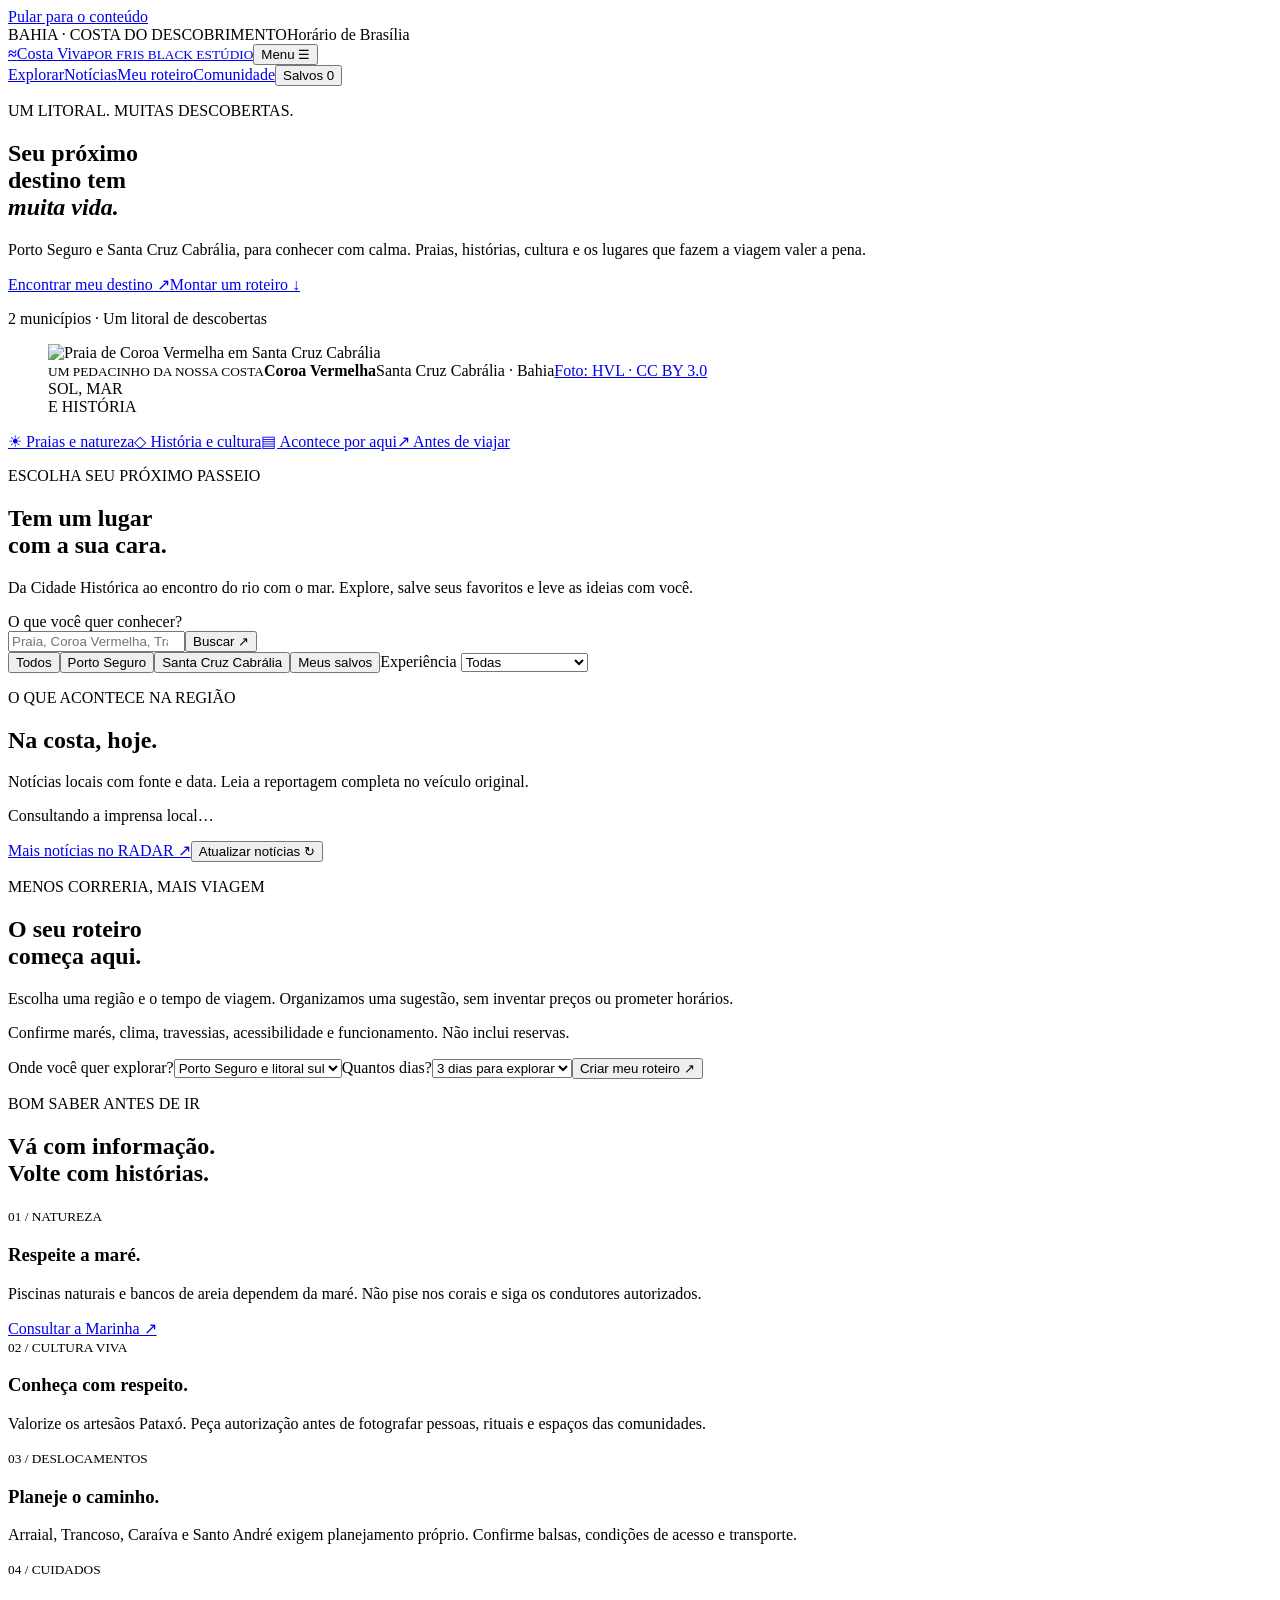
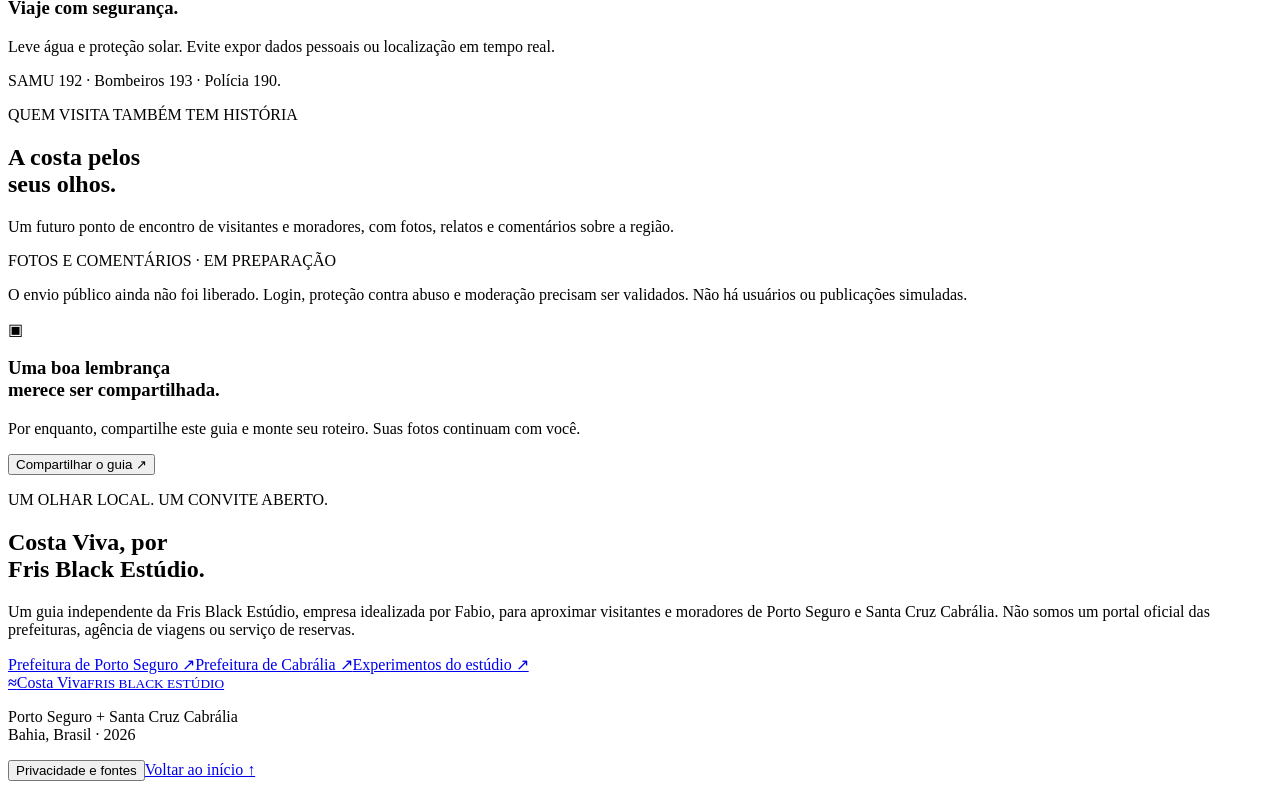
==== commit 6aadab53: "Publish Costa Viva tourism homepage for Porto Seguro and Cabralia" ====
--- a/index.html
+++ b/index.html
@@ -1 +1 @@
-<!doctype html><html lang="pt-BR"><head><meta charset="utf-8"><meta name="viewport" content="width=device-width,initial-scale=1"><meta name="theme-color" content="#151421"><meta name="description" content="Fris Black Estúdio. Design, tecnologia e criação digital. Uma empresa idealizada por Fabio."><title>Fris Black Estúdio | Nosso universo</title><link rel="icon" href="favicon.svg"><link rel="stylesheet" href="pixel.css?v=1"><script defer src="pixel.js?v=1"></script></head><body><div id="intro" role="dialog" aria-modal="true" aria-label="Abertura de oito segundos" hidden><div class="film-head"><span>FRIS BLACK / UM NOVO UNIVERSO</span><button id="skip" type="button">Pular abertura ↗</button></div><canvas id="film" width="384" height="216" aria-hidden="true"></canvas><p id="caption" aria-live="polite">01 / A cidade ainda está acordada.</p><div id="progress"></div></div><div id="site"><a class="skip-link" href="#conteudo">Pular para o conteúdo</a><header class="wrap"><a class="brand" href="#inicio"><b>FB</b><span>FRIS BLACK<small>ESTÚDIO CRIATIVO</small></span></a><button id="menu" aria-expanded="false" aria-controls="nav" type="button">Menu +</button><nav id="nav" aria-label="Navegação principal"><a href="#criacoes">Criações</a><a href="jogos/aurora/">Jogar Aurora ↗</a><a href="#sobre">O estúdio</a><a href="#comunidade">Comunidade</a><a class="access-link" href="#acesso">Entrar ↗</a></nav></header><main id="conteudo"><section class="hero wrap" id="inicio"><div><p class="eyebrow">▪ DESIGN + CÓDIGO + IMAGINAÇÃO</p><h1>Pequenos pixels.<br>Grandes<br><em>possibilidades.</em></h1><p class="lead">Somos a Fris Black Estúdio. Transformamos ideias em interfaces, experiências e ferramentas com identidade própria.</p><div class="actions"><a class="button" href="jogos/aurora/">Jogar Aurora ↗</a><button id="replay" type="button" hidden>▶ Ver abertura · 8s</button></div><p class="micro">UM ESTÚDIO INDEPENDENTE. UM UNIVERSO EM CONSTRUÇÃO.</p></div><figure class="city-window"><div class="window-bar"><span>▪ ▪ ▪</span><span>FRIS_BLACK / NOSSO_MUNDO</span></div><canvas id="city" width="384" height="216" role="img" aria-label="Cidade noturna pixel art com lua, janelas acesas e estúdio iluminado">Cidade noturna em pixel art.</canvas><figcaption>UM LUGAR PARA CRIAR <span>BRASIL / DIGITAL</span></figcaption></figure><div class="hero-foot"><span>CRIADO COM INTENÇÃO. EVOLUINDO A CADA VERSÃO.</span><a href="#criacoes">CONTINUE EXPLORANDO ↓</a></div></section><section class="wrap section" id="criacoes"><p class="eyebrow">01 / O QUE CRIAMOS</p><h2>Três caminhos.<br>O mesmo espírito criativo.</h2><div class="cards"><article><p class="micro">01 / WEB ↗</p><div class="pixel-icon" aria-hidden="true">▤</div><h3>Interfaces digitais</h3><p>Sites e experiências visuais pensados para leitura, clareza e uso pelo celular.</p><span class="tag">DESIGN & INTERFACE</span></article><article><p class="micro">02 / PLAY ↗</p><div class="pixel-icon" aria-hidden="true">✚ ▪</div><h3>Aurora: O Último Sinal</h3><p>Explore uma cidade em pixel art, resolva seis enigmas e descubra o sinal final. Uma aventura original para celular e computador.</p><a class="button" href="jogos/aurora/">Jogar agora ↗</a><p class="micro">SEM LOGIN · PROGRESSO LOCAL</p></article><article><p class="micro">03 / BUILD ↗</p><div class="pixel-icon" aria-hidden="true">&lt;/&gt;</div><h3>Ferramentas e protótipos</h3><p>Ideias que saem do papel para serem experimentadas, testadas e aperfeiçoadas.</p><span class="tag">CÓDIGO & EXPLORAÇÃO</span></article></div></section><section class="wrap section two-columns" id="sobre"><div><p class="eyebrow">02 / NOSSA EMPRESA</p><h2>Feito por gente.<br>Com identidade<br><em>própria.</em></h2><div class="stamp">FB <small>EST. / BRASIL<br>FRIS BLACK ESTÚDIO</small></div></div><div><p class="large">A Fris Black Estúdio é a empresa de criação digital idealizada por Fabio.</p><p>Um espaço para unir design, tecnologia e criatividade. Acreditamos em experimentar, construir com cuidado e melhorar por etapas.</p><div class="note"><p class="eyebrow">NOSSO JEITO DE CRIAR</p><p>Curiosidade para começar.<br>Cuidado para construir.<br>Identidade para continuar.</p></div></div></section><section class="wrap section" id="comunidade"><p class="eyebrow">03 / PONTO DE ENCONTRO</p><h2>Uma conversa pode<br>ser o começo.</h2><div class="chat"><div class="window-bar"><span>CHAT / COMUNIDADE</span><span>AINDA INDISPONÍVEL</span></div><div class="empty"><div class="pixel-icon" aria-hidden="true">[ ··· ]</div><h3>O próximo capítulo é conversar.</h3><p>Ainda não é possível enviar ou receber mensagens. Não há participantes ou conversas simuladas. O serviço real precisa ser configurado e validado.</p><a href="#acesso">Ver área de acesso ↗</a></div><div class="compose"><span>Envio ainda não ativado</span><button type="button" disabled>Enviar ↑</button></div></div></section><section class="wrap section two-columns" id="acesso"><div><p class="eyebrow">04 / ÁREA DE ACESSO</p><h2>Seu lugar<br>no estúdio.</h2><p>A integração completa do login e do chat ainda não foi validada.</p></div><article><span class="tag">EM PREPARAÇÃO</span><h3>Entrar no Fris Black Estúdio</h3><p>Não pedimos e-mail nem senha enquanto a autenticação real não estiver pronta.</p><button class="button" type="button" disabled>Login ainda indisponível</button><small>Nenhuma conta é criada nesta versão.</small></article></section><section class="wrap section two-columns"><div><p class="eyebrow">05 / BOM SABER</p><h2>Sem mistério.</h2></div><div><details><summary>Os projetos já estão disponíveis?</summary><p>Aurora: O Último Sinal já pode ser jogado na seção de criações. Os demais cartões apresentam áreas de criação, não produtos concluídos.</p><a href="jogos/aurora/">Abrir o jogo ↗</a></details><details><summary>Já posso entrar e mandar mensagens?</summary><p>Ainda não. Login e envio permanecem desativados até a integração ser validada. O jogo Aurora funciona sem conta.</p></details><details><summary>Como meus dados são tratados?</summary><p>O site não coleta senhas ou mensagens e não usa analytics. O jogo Aurora guarda somente o progresso no navegador, quando permitido, sem enviar esses dados a um servidor. É possível apagá-lo no botão Recomeçar do jogo. O GitHub Pages pode registrar informações técnicas das visitas. A abertura é silenciosa e respeita movimento reduzido.</p><a href="https://docs.github.com/pt/site-policy/privacy-policies/github-privacy-statement" target="_blank" rel="noopener noreferrer">Privacidade do GitHub ↗</a></details></div></section><section class="wrap closing"><p class="eyebrow">FRIS BLACK ESTÚDIO</p><h2>Toda grande ideia<br>começa com <em>um pixel.</em></h2><a href="#inicio">Voltar ao início ↑</a></section></main><footer class="wrap"><a class="brand" href="#inicio"><b>FB</b><span>FRIS BLACK<small>ESTÚDIO CRIATIVO</small></span></a><p>Independente. Digital. Com identidade.</p><a href="https://github.com/kasulajunio/coroa-viva" target="_blank" rel="noopener noreferrer">Código ↗</a></footer><noscript><p class="wrap">Conteúdo disponível sem JavaScript. A abertura e o jogo precisam de JavaScript. Login e chat ainda não estão ativos.</p></noscript></div></body></html>+<!doctype html><html lang="pt-BR"><head><meta charset="utf-8"><meta name="viewport" content="width=device-width,initial-scale=1"><meta name="theme-color" content="#075f60"><meta name="description" content="Porto Seguro e Santa Cruz Cabrália: praias, cultura, pontos turísticos, roteiros e notícias locais. Um guia independente da Fris Black Estúdio."><title>Costa Viva | Porto Seguro e Santa Cruz Cabrália</title><link rel="icon" href="favicon.svg"><link rel="stylesheet" href="turismo.css?v=1"><script defer src="turismo.js?v=1"></script></head><body><a class="skip" href="#conteudo">Pular para o conteúdo</a><div class="topline"><div class="wrap"><span>BAHIA · COSTA DO DESCOBRIMENTO</span><span id="clock">Horário de Brasília</span></div></div><header><div class="wrap header-inner"><a class="brand" href="#inicio"><b aria-hidden="true">≈</b><span>Costa Viva<small>POR FRIS BLACK ESTÚDIO</small></span></a><button id="menu" type="button" aria-expanded="false" aria-controls="nav">Menu ☰</button><nav id="nav" aria-label="Principal"><a href="#destinos">Explorar</a><a href="#noticias">Notícias</a><a href="#roteiro">Meu roteiro</a><a href="#comunidade">Comunidade</a><button id="saved-nav" class="outline" type="button">Salvos <span id="saved-count">0</span></button></nav></div></header><main id="conteudo"><section id="inicio" class="hero wrap"><div><p class="eyebrow">UM LITORAL. MUITAS DESCOBERTAS.</p><h1>Seu próximo<br>destino tem<br><em>muita vida.</em></h1><p class="lead">Porto Seguro e Santa Cruz Cabrália, para conhecer com calma. Praias, histórias, cultura e os lugares que fazem a viagem valer a pena.</p><div class="actions"><a class="primary" href="#destinos">Encontrar meu destino ↗</a><a href="#roteiro">Montar um roteiro ↓</a></div><p class="micro hero-meta">2 municípios · Um litoral de descobertas</p></div><figure class="hero-image"><img src="https://thumb.wikimedia.org/wikipedia/commons/thumb/5/57/Vista_da_Praia_Coroa_Vermelha%2C_Santa_Cruz_Cabr%C3%A1lia_BA.JPG/1280px-Vista_da_Praia_Coroa_Vermelha%2C_Santa_Cruz_Cabr%C3%A1lia_BA.JPG" alt="Praia de Coroa Vermelha em Santa Cruz Cabrália" fetchpriority="high" width="1280" height="850"><figcaption><small>UM PEDACINHO DA NOSSA COSTA</small><strong>Coroa Vermelha</strong><span>Santa Cruz Cabrália · Bahia</span><a href="https://commons.wikimedia.org/wiki/File:Vista_da_Praia_Coroa_Vermelha,_Santa_Cruz_Cabr%C3%A1lia_BA.JPG" target="_blank" rel="noopener noreferrer">Foto: HVL · CC BY 3.0</a></figcaption><span class="stamp">SOL, MAR<br>E HISTÓRIA</span></figure></section><div class="quickbar wrap"><a href="#destinos" data-quick="praias">☀ Praias e natureza</a><a href="#destinos" data-quick="cultura">◇ História e cultura</a><a href="#noticias">▤ Acontece por aqui</a><a href="#planeje">↗ Antes de viajar</a></div><section id="destinos" class="section wrap"><div class="heading"><div><p class="eyebrow">ESCOLHA SEU PRÓXIMO PASSEIO</p><h2>Tem um lugar<br>com a sua cara.</h2></div><p>Da Cidade Histórica ao encontro do rio com o mar. Explore, salve seus favoritos e leve as ideias com você.</p></div><form id="search-form" class="search" role="search"><label for="search">O que você quer conhecer?</label><div><input id="search" type="search" placeholder="Praia, Coroa Vermelha, Trancoso…" maxlength="100"><button class="primary" type="submit">Buscar ↗</button></div></form><div class="filters" aria-label="Filtros de destinos"><button class="chip active" type="button" data-city="todos" aria-pressed="true">Todos</button><button class="chip" type="button" data-city="porto" aria-pressed="false">Porto Seguro</button><button class="chip" type="button" data-city="cabralia" aria-pressed="false">Santa Cruz Cabrália</button><button class="chip" type="button" data-city="salvos" aria-pressed="false">Meus salvos</button><label class="category">Experiência <select id="category"><option value="todos">Todas</option><option value="praias">Praias e natureza</option><option value="cultura">História e cultura</option></select></label></div><p id="result-count" class="micro" aria-live="polite"></p><div id="destinations" class="grid"></div><noscript>Ative o JavaScript para consultar os destinos e montar roteiros.</noscript></section><section id="noticias" class="news-section"><div class="wrap section"><div class="heading"><div><p class="eyebrow">O QUE ACONTECE NA REGIÃO</p><h2>Na costa, hoje.</h2></div><p>Notícias locais com fonte e data. Leia a reportagem completa no veículo original.</p></div><p id="news-status" class="micro" role="status">Consultando a imprensa local…</p><div id="news" class="news-grid"></div><div class="source-row"><a href="https://radar.news" target="_blank" rel="noopener noreferrer">Mais notícias no RADAR ↗</a><button id="refresh-news" class="text-button" type="button">Atualizar notícias ↻</button></div></div></section><section id="roteiro" class="section wrap trip-section"><div><p class="eyebrow">MENOS CORRERIA, MAIS VIAGEM</p><h2>O seu roteiro<br>começa aqui.</h2><p>Escolha uma região e o tempo de viagem. Organizamos uma sugestão, sem inventar preços ou prometer horários.</p><p class="micro">Confirme marés, clima, travessias, acessibilidade e funcionamento. Não inclui reservas.</p></div><div class="trip-card"><form id="trip-form"><label for="trip-region">Onde você quer explorar?</label><select id="trip-region"><option value="porto">Porto Seguro e litoral sul</option><option value="cabralia">Cabrália e litoral norte</option><option value="salvos">Meus destinos salvos</option></select><label for="trip-days">Quantos dias?</label><select id="trip-days"><option value="1">1 dia, sem pressa</option><option value="3" selected>3 dias para explorar</option><option value="5">5 dias pela região</option></select><button type="submit" class="primary">Criar meu roteiro ↗</button></form><div id="trip-result" aria-live="polite"></div><button id="share-trip" class="outline" type="button" hidden>Compartilhar roteiro ↗</button></div></section><section id="planeje" class="section wrap planning"><p class="eyebrow">BOM SABER ANTES DE IR</p><h2>Vá com informação.<br>Volte com histórias.</h2><div class="advice-grid"><article><small>01 / NATUREZA</small><h3>Respeite a maré.</h3><p>Piscinas naturais e bancos de areia dependem da maré. Não pise nos corais e siga os condutores autorizados.</p><a href="https://www.marinha.mil.br/chm/tabuas-de-mare" target="_blank" rel="noopener noreferrer">Consultar a Marinha ↗</a></article><article><small>02 / CULTURA VIVA</small><h3>Conheça com respeito.</h3><p>Valorize os artesãos Pataxó. Peça autorização antes de fotografar pessoas, rituais e espaços das comunidades.</p></article><article><small>03 / DESLOCAMENTOS</small><h3>Planeje o caminho.</h3><p>Arraial, Trancoso, Caraíva e Santo André exigem planejamento próprio. Confirme balsas, condições de acesso e transporte.</p></article><article><small>04 / CUIDADOS</small><h3>Viaje com segurança.</h3><p>Leve água e proteção solar. Evite expor dados pessoais ou localização em tempo real.</p><p class="micro">SAMU 192 · Bombeiros 193 · Polícia 190.</p></article></div></section><section id="comunidade" class="community"><div class="wrap community-inner"><div><p class="eyebrow">QUEM VISITA TAMBÉM TEM HISTÓRIA</p><h2>A costa pelos<br>seus olhos.</h2><p>Um futuro ponto de encontro de visitantes e moradores, com fotos, relatos e comentários sobre a região.</p><span class="badge">FOTOS E COMENTÁRIOS · EM PREPARAÇÃO</span><p class="micro">O envio público ainda não foi liberado. Login, proteção contra abuso e moderação precisam ser validados. Não há usuários ou publicações simuladas.</p></div><div class="community-card"><span class="camera" aria-hidden="true">▣</span><h3>Uma boa lembrança<br>merece ser compartilhada.</h3><p>Por enquanto, compartilhe este guia e monte seu roteiro. Suas fotos continuam com você.</p><button id="share-site" type="button" class="primary">Compartilhar o guia ↗</button></div></div></section><section id="sobre" class="section wrap about"><p class="eyebrow">UM OLHAR LOCAL. UM CONVITE ABERTO.</p><h2>Costa Viva, por<br>Fris Black Estúdio.</h2><p>Um guia independente da Fris Black Estúdio, empresa idealizada por Fabio, para aproximar visitantes e moradores de Porto Seguro e Santa Cruz Cabrália. Não somos um portal oficial das prefeituras, agência de viagens ou serviço de reservas.</p><div class="about-links"><a href="https://portoseguro.ba.gov.br" target="_blank" rel="noopener noreferrer">Prefeitura de Porto Seguro ↗</a><a href="https://www.santacruzcabralia.ba.gov.br" target="_blank" rel="noopener noreferrer">Prefeitura de Cabrália ↗</a><a href="jogos/aurora/">Experimentos do estúdio ↗</a></div></section></main><footer><div class="wrap footer-inner"><a class="brand" href="#inicio"><b aria-hidden="true">≈</b><span>Costa Viva<small>FRIS BLACK ESTÚDIO</small></span></a><p>Porto Seguro + Santa Cruz Cabrália<br>Bahia, Brasil · <span id="year">2026</span></p><div><button id="privacy-open" class="text-button" type="button">Privacidade e fontes</button><a href="#inicio">Voltar ao início ↑</a></div></div></footer><dialog id="place-dialog" aria-labelledby="place-title"><button type="button" class="close-dialog">Fechar ×</button><div id="place-content"></div></dialog><dialog id="privacy-dialog" aria-labelledby="privacy-title"><button type="button" class="close-dialog">Fechar ×</button><h2 id="privacy-title">Privacidade e fontes</h2><p>Responsável: Fris Black Estúdio. Não há cobrança, reserva, cadastro ou envio de fotos nesta versão. Favoritos e roteiro ficam apenas neste navegador. Você pode apagá-los abaixo.</p><p>Imagens: Wikimedia Commons, com autor e licença nos créditos. Notícias: feed público do RADAR, consultado via RSS2JSON. Hospedagem: GitHub Pages. Fontes podem receber dados técnicos de conexão, como endereço IP. Fontes externas podem aplicar suas próprias políticas.</p><p>O site não instala publicidade ou análise de audiência. A fonte tipográfica é do próprio dispositivo. Informações turísticas são orientações gerais, com fontes oficiais nos detalhes; confirme condições e horários com os responsáveis. As notícias mantêm links, autoria do veículo e datas. A consulta pode ter atraso ou indisponibilidade.</p><button id="clear-local" type="button" class="outline">Apagar meus salvos e roteiro</button><p id="privacy-status" role="status"></p></dialog><dialog id="share-dialog" aria-labelledby="share-title"><button type="button" class="close-dialog">Fechar ×</button><h2 id="share-title">Compartilhar</h2><p>Copie o texto e envie para quem vai viajar com você.</p><textarea id="share-text" rows="8" readonly aria-label="Texto para compartilhar"></textarea><button id="copy-share" class="primary" type="button">Copiar texto</button><p id="copy-status" role="status"></p></dialog><p id="toast" role="status" hidden></p></body></html>
